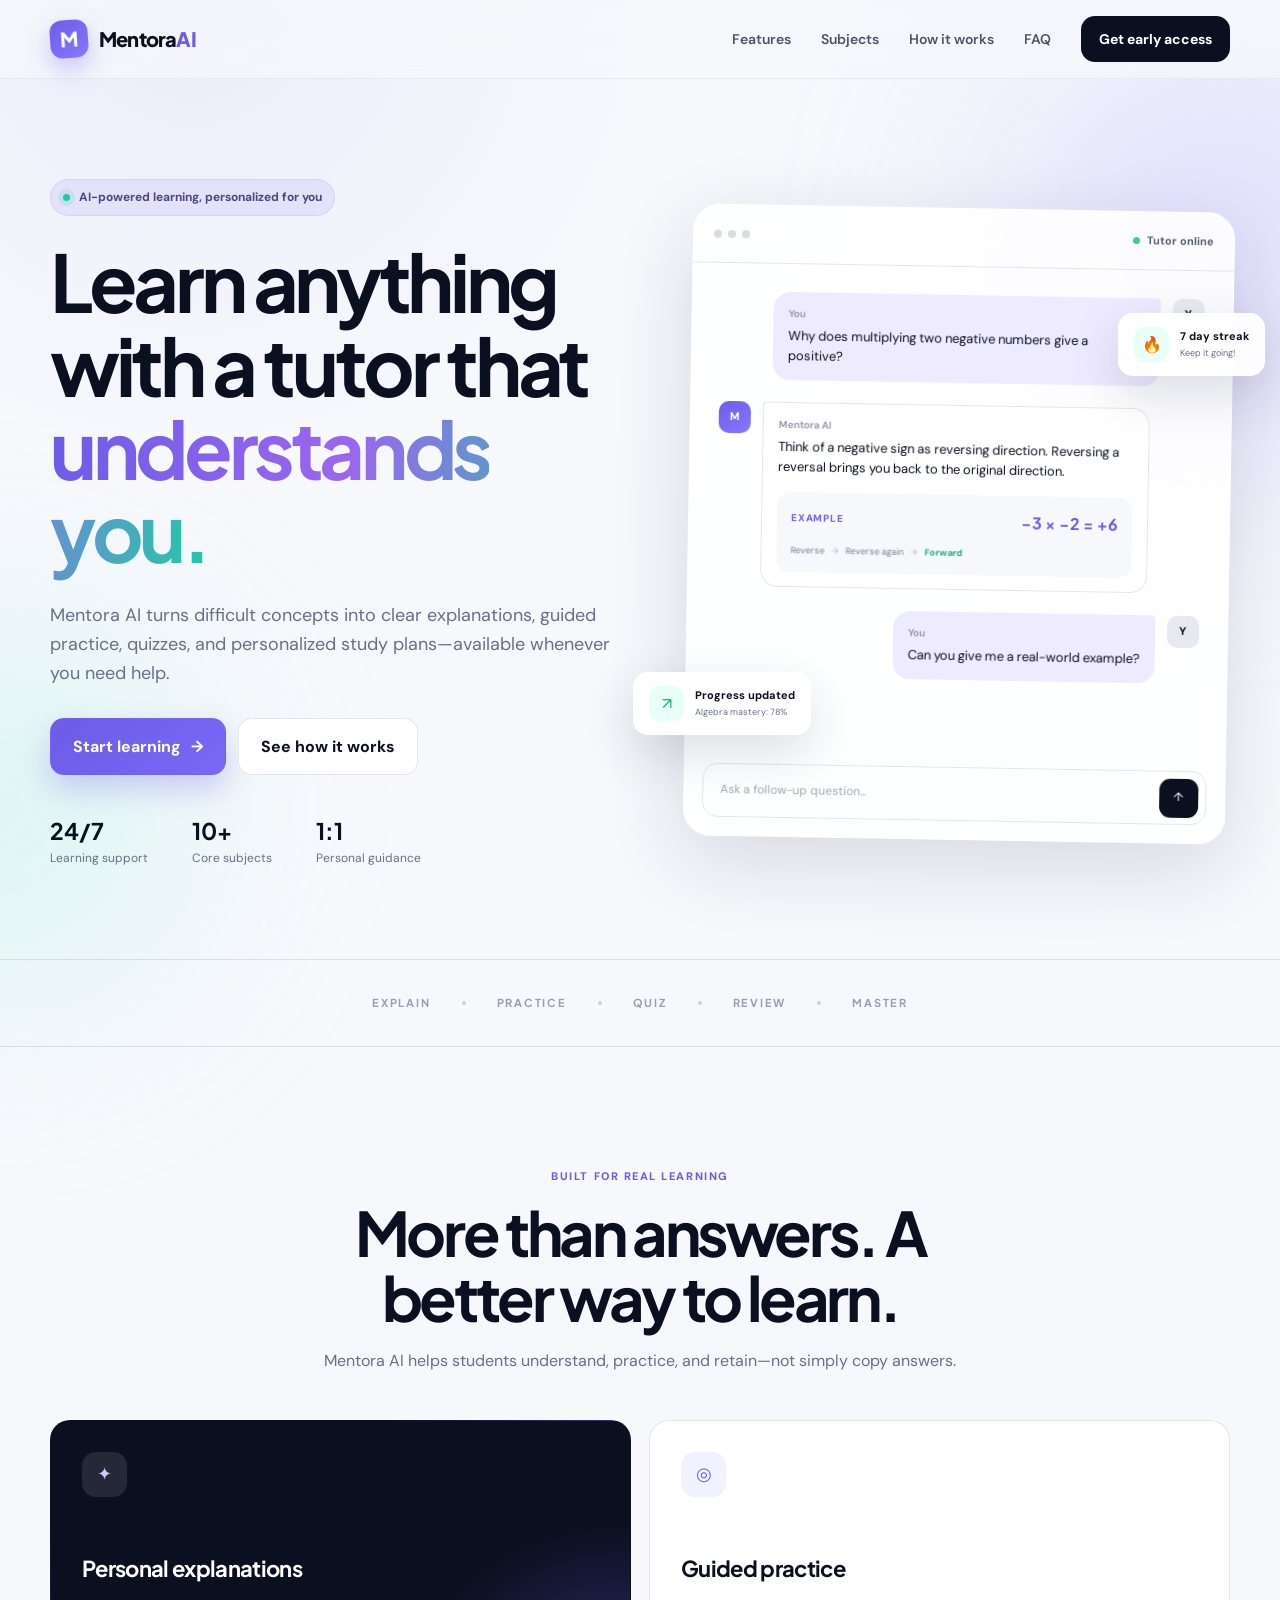
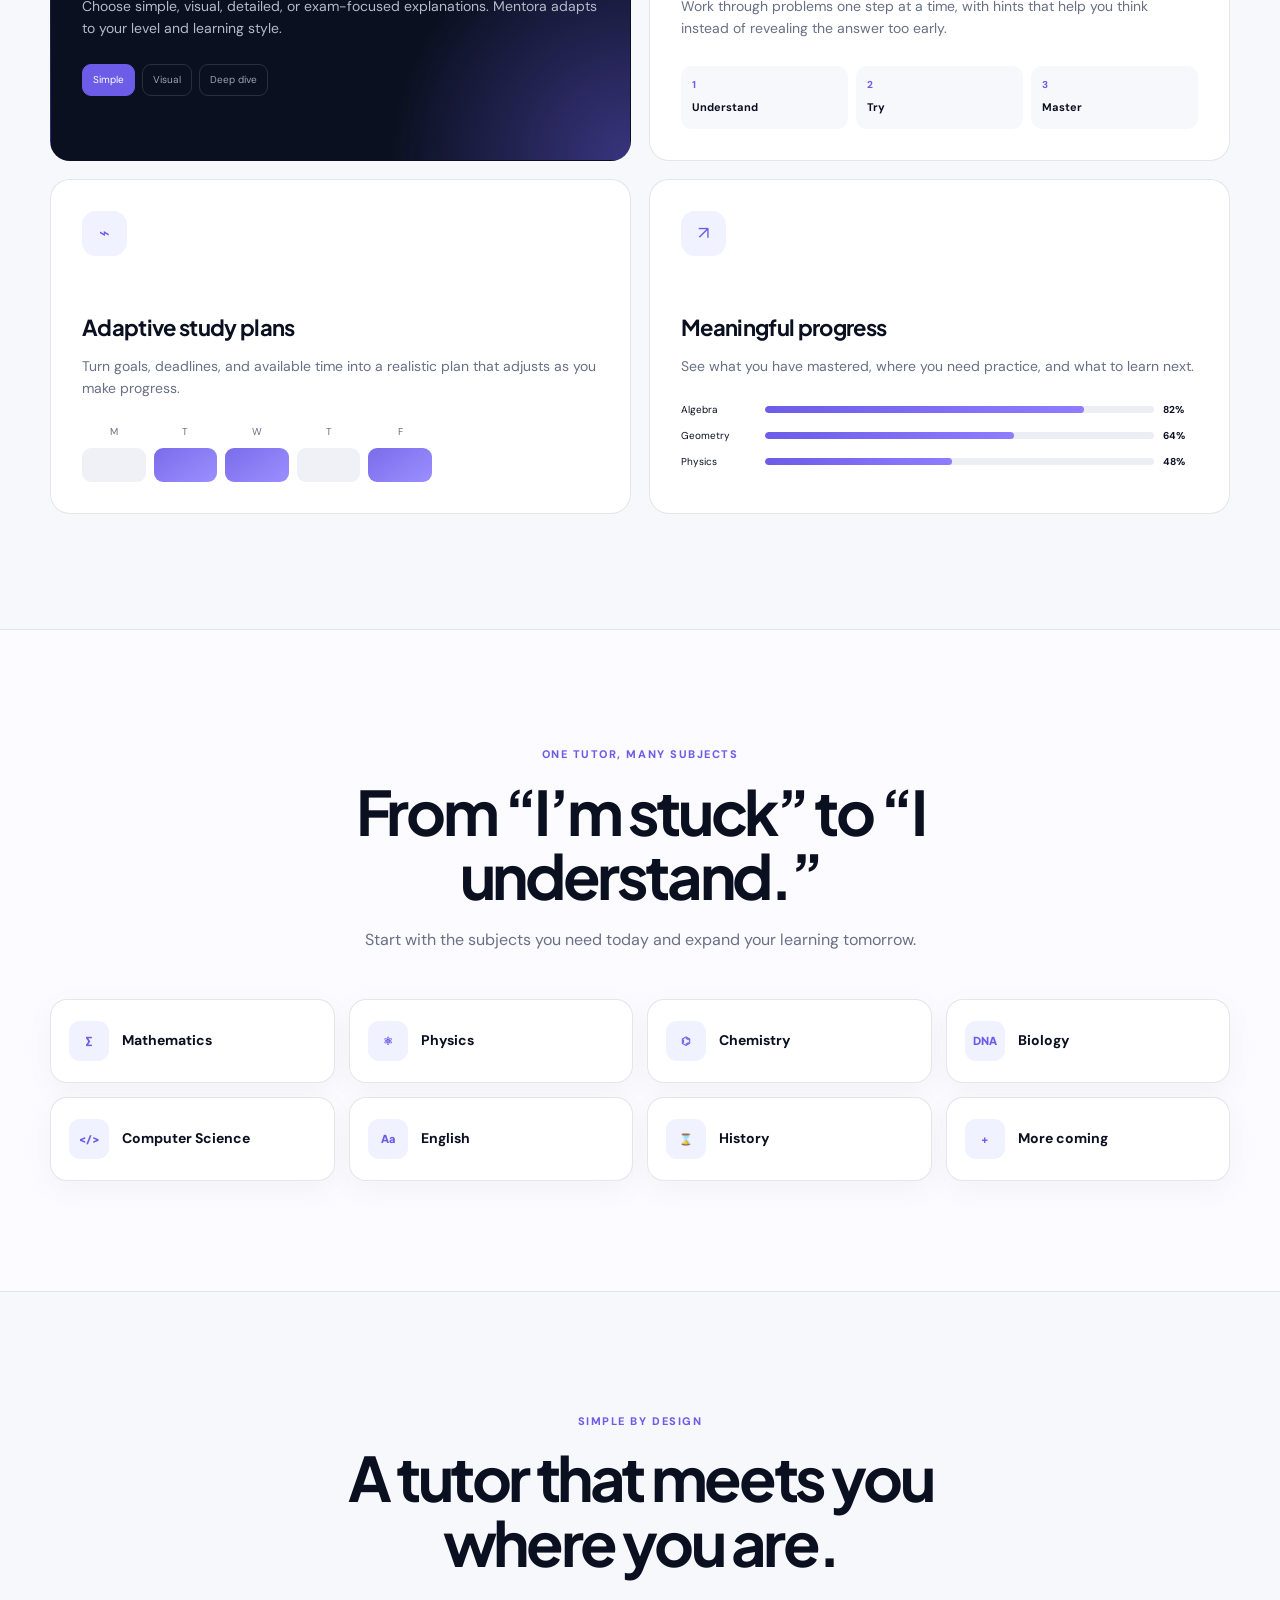
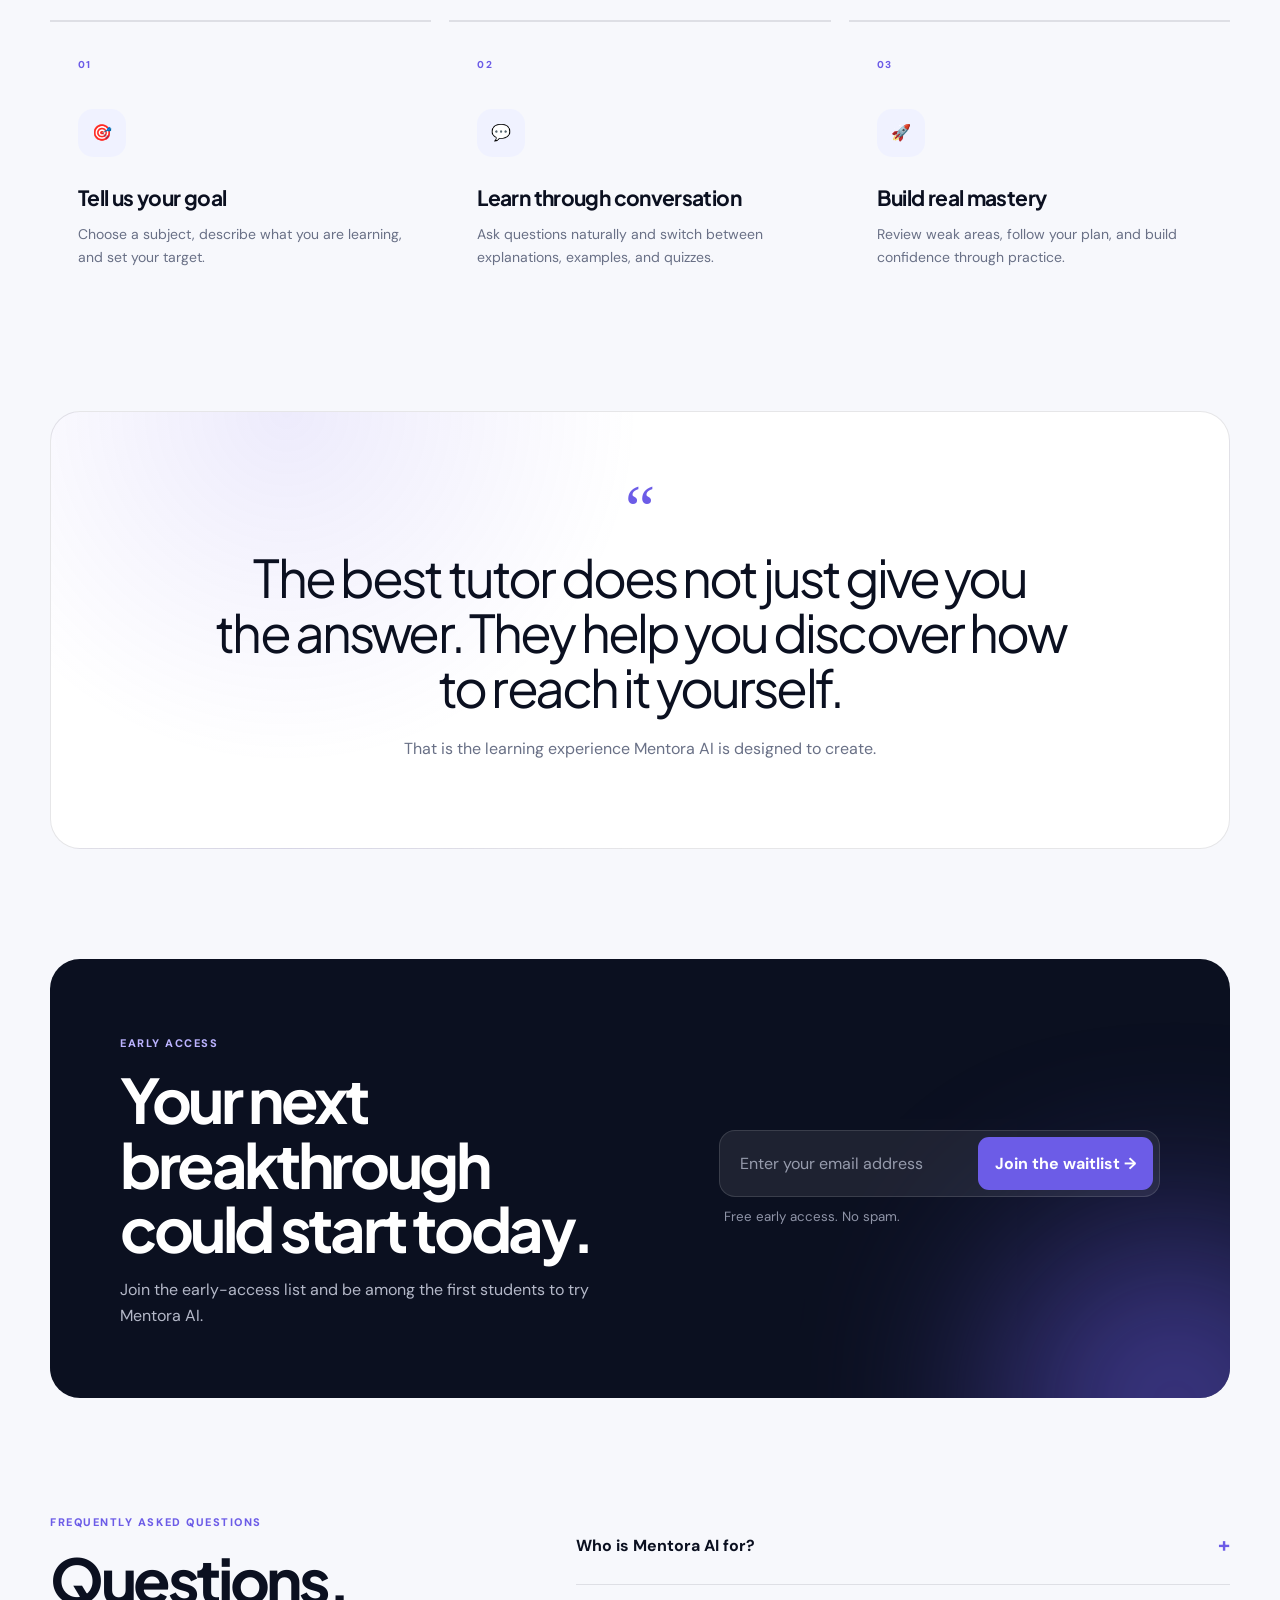
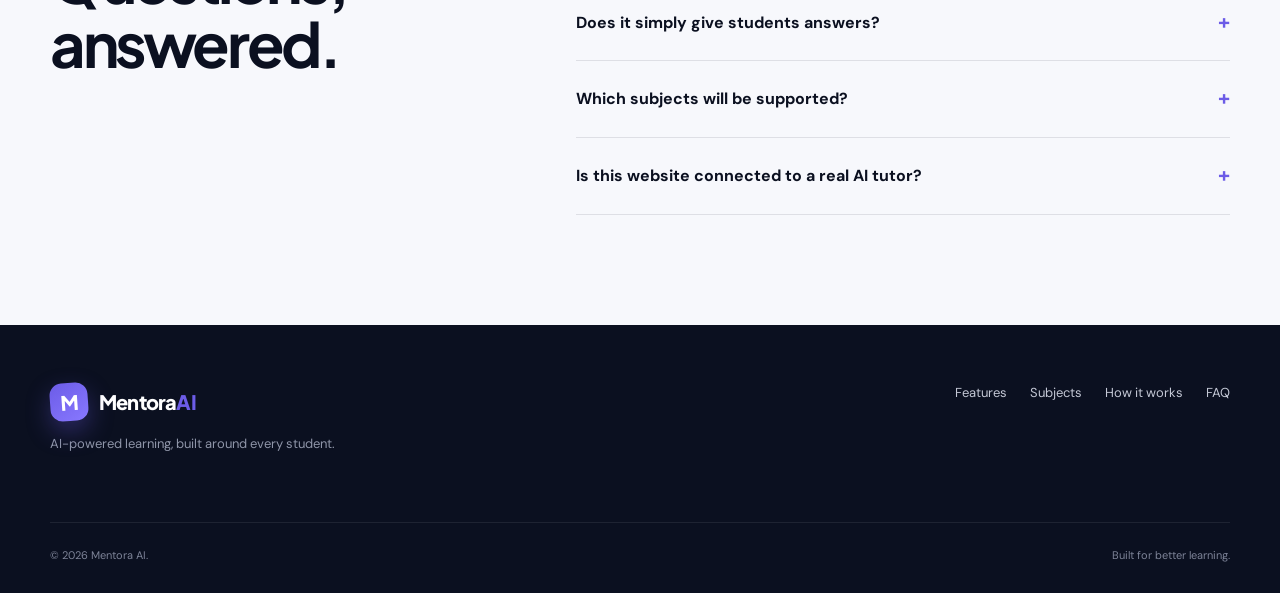
==== index.html @ 81762bef "Initial landing page assets" ====
<!doctype html>
<html lang="en">
<head>
  <meta charset="utf-8" />
  <meta name="viewport" content="width=device-width, initial-scale=1" />

  <title>Mentora AI — Your Personal AI Tutor</title>
  <meta name="description" content="Mentora AI is a personal AI tutor that explains difficult concepts, creates guided practice, and adapts to the way each student learns." />
  <meta name="theme-color" content="#0b1020" />

  <meta property="og:title" content="Mentora AI — Your Personal AI Tutor" />
  <meta property="og:description" content="Understand difficult concepts, practice smarter, and learn at your own pace with a personal AI tutor." />
  <meta property="og:type" content="website" />

  <link rel="preconnect" href="https://fonts.googleapis.com" />
  <link rel="preconnect" href="https://fonts.gstatic.com" crossorigin />
  <link href="https://fonts.googleapis.com/css2?family=DM+Sans:wght@400;500;600;700&family=Plus+Jakarta+Sans:wght@600;700;800&display=swap" rel="stylesheet" />
  <link rel="stylesheet" href="assets/styles.css" />
</head>
<body>
  <div class="page-glow glow-one"></div>
  <div class="page-glow glow-two"></div>

  <header class="header" id="top">
    <div class="nav-shell">
      <a href="#top" class="logo" aria-label="Mentora AI home">
        <span class="logo-icon">M</span>
        <span>Mentora<span class="logo-accent">AI</span></span>
      </a>

      <button class="menu-button" type="button" aria-expanded="false" aria-controls="main-nav">
        <span></span><span></span><span></span>
        <span class="sr-only">Open navigation</span>
      </button>

      <nav class="nav-links" id="main-nav">
        <a href="#features">Features</a>
        <a href="#subjects">Subjects</a>
        <a href="#how-it-works">How it works</a>
        <a href="#faq">FAQ</a>
        <a href="#early-access" class="button button-small">Get early access</a>
      </nav>
    </div>
  </header>

  <main>
    <section class="hero section-shell">
      <div class="hero-content reveal">
        <div class="pill">
          <span class="pill-dot"></span>
          AI-powered learning, personalized for you
        </div>

        <h1>
          Learn anything with a tutor that
          <span class="gradient-text">understands you.</span>
        </h1>

        <p class="hero-copy">
          Mentora AI turns difficult concepts into clear explanations, guided practice,
          quizzes, and personalized study plans—available whenever you need help.
        </p>

        <div class="hero-actions">
          <a href="#early-access" class="button button-primary">
            Start learning
            <span aria-hidden="true">→</span>
          </a>
          <a href="#demo" class="button button-secondary">
            See how it works
          </a>
        </div>

        <div class="hero-stats" aria-label="Product highlights">
          <div>
            <strong>24/7</strong>
            <span>Learning support</span>
          </div>
          <div>
            <strong>10+</strong>
            <span>Core subjects</span>
          </div>
          <div>
            <strong>1:1</strong>
            <span>Personal guidance</span>
          </div>
        </div>
      </div>

      <div class="hero-visual reveal delay-one" id="demo">
        <div class="app-window">
          <div class="window-header">
            <div class="window-controls">
              <span></span><span></span><span></span>
            </div>
            <div class="online-status">
              <span></span>
              Tutor online
            </div>
          </div>

          <div class="chat-area">
            <div class="chat-message user-message">
              <div class="avatar user-avatar">Y</div>
              <div class="message-body">
                <span>You</span>
                <p>Why does multiplying two negative numbers give a positive?</p>
              </div>
            </div>

            <div class="chat-message ai-message">
              <div class="avatar ai-avatar">M</div>
              <div class="message-body">
                <span>Mentora AI</span>
                <p>
                  Think of a negative sign as reversing direction. Reversing a reversal
                  brings you back to the original direction.
                </p>

                <div class="lesson-card">
                  <div>
                    <span class="lesson-label">Example</span>
                    <strong>−3 × −2 = +6</strong>
                  </div>
                  <div class="direction-row">
                    <span>Reverse</span>
                    <span class="direction-arrow">→</span>
                    <span>Reverse again</span>
                    <span class="direction-arrow">→</span>
                    <span class="positive">Forward</span>
                  </div>
                </div>
              </div>
            </div>

            <div class="chat-message user-message">
              <div class="avatar user-avatar">Y</div>
              <div class="message-body">
                <span>You</span>
                <p>Can you give me a real-world example?</p>
              </div>
            </div>

            <div class="typing">
              <span></span><span></span><span></span>
            </div>
          </div>

          <div class="chat-input">
            <span>Ask a follow-up question...</span>
            <button type="button" aria-label="Send message">↑</button>
          </div>
        </div>

        <div class="floating-card progress-card">
          <div class="floating-icon">↗</div>
          <div>
            <strong>Progress updated</strong>
            <span>Algebra mastery: 78%</span>
          </div>
        </div>

        <div class="floating-card streak-card">
          <div class="streak">🔥</div>
          <div>
            <strong>7 day streak</strong>
            <span>Keep it going!</span>
          </div>
        </div>
      </div>
    </section>

    <section class="brand-strip">
      <span>EXPLAIN</span>
      <i></i>
      <span>PRACTICE</span>
      <i></i>
      <span>QUIZ</span>
      <i></i>
      <span>REVIEW</span>
      <i></i>
      <span>MASTER</span>
    </section>

    <section class="section-shell content-section" id="features">
      <div class="section-heading centered reveal">
        <span class="section-kicker">Built for real learning</span>
        <h2>More than answers. A better way to learn.</h2>
        <p>
          Mentora AI helps students understand, practice, and retain—not simply copy answers.
        </p>
      </div>

      <div class="feature-grid">
        <article class="feature-card feature-card-dark reveal">
          <div class="feature-icon">✦</div>
          <h3>Personal explanations</h3>
          <p>
            Choose simple, visual, detailed, or exam-focused explanations.
            Mentora adapts to your level and learning style.
          </p>
          <div class="mode-picker">
            <button class="active" type="button">Simple</button>
            <button type="button">Visual</button>
            <button type="button">Deep dive</button>
          </div>
        </article>

        <article class="feature-card reveal delay-one">
          <div class="feature-icon">◎</div>
          <h3>Guided practice</h3>
          <p>
            Work through problems one step at a time, with hints that help you think
            instead of revealing the answer too early.
          </p>
          <div class="feature-visual practice-visual">
            <div><span>1</span><strong>Understand</strong></div>
            <div><span>2</span><strong>Try</strong></div>
            <div><span>3</span><strong>Master</strong></div>
          </div>
        </article>

        <article class="feature-card reveal">
          <div class="feature-icon">⌁</div>
          <h3>Adaptive study plans</h3>
          <p>
            Turn goals, deadlines, and available time into a realistic plan that adjusts
            as you make progress.
          </p>
          <div class="mini-calendar">
            <span>M</span><span>T</span><span>W</span><span>T</span><span>F</span>
            <i></i><i class="active"></i><i class="active"></i><i></i><i class="active"></i>
          </div>
        </article>

        <article class="feature-card reveal delay-one">
          <div class="feature-icon">↗</div>
          <h3>Meaningful progress</h3>
          <p>
            See what you have mastered, where you need practice, and what to learn next.
          </p>
          <div class="progress-bars">
            <div><span>Algebra</span><i><b style="width: 82%"></b></i><strong>82%</strong></div>
            <div><span>Geometry</span><i><b style="width: 64%"></b></i><strong>64%</strong></div>
            <div><span>Physics</span><i><b style="width: 48%"></b></i><strong>48%</strong></div>
          </div>
        </article>
      </div>
    </section>

    <section class="subjects-section" id="subjects">
      <div class="section-shell">
        <div class="section-heading centered reveal">
          <span class="section-kicker">One tutor, many subjects</span>
          <h2>From “I’m stuck” to “I understand.”</h2>
          <p>Start with the subjects you need today and expand your learning tomorrow.</p>
        </div>

        <div class="subject-grid">
          <div class="subject-card reveal"><span>∑</span><strong>Mathematics</strong></div>
          <div class="subject-card reveal"><span>⚛</span><strong>Physics</strong></div>
          <div class="subject-card reveal"><span>⌬</span><strong>Chemistry</strong></div>
          <div class="subject-card reveal"><span>DNA</span><strong>Biology</strong></div>
          <div class="subject-card reveal"><span>&lt;/&gt;</span><strong>Computer Science</strong></div>
          <div class="subject-card reveal"><span>Aa</span><strong>English</strong></div>
          <div class="subject-card reveal"><span>⌛</span><strong>History</strong></div>
          <div class="subject-card reveal"><span>+</span><strong>More coming</strong></div>
        </div>
      </div>
    </section>

    <section class="section-shell content-section" id="how-it-works">
      <div class="section-heading centered reveal">
        <span class="section-kicker">Simple by design</span>
        <h2>A tutor that meets you where you are.</h2>
      </div>

      <div class="steps-grid">
        <article class="step-card reveal">
          <span class="step-number">01</span>
          <div class="step-icon">🎯</div>
          <h3>Tell us your goal</h3>
          <p>Choose a subject, describe what you are learning, and set your target.</p>
        </article>

        <article class="step-card reveal delay-one">
          <span class="step-number">02</span>
          <div class="step-icon">💬</div>
          <h3>Learn through conversation</h3>
          <p>Ask questions naturally and switch between explanations, examples, and quizzes.</p>
        </article>

        <article class="step-card reveal delay-two">
          <span class="step-number">03</span>
          <div class="step-icon">🚀</div>
          <h3>Build real mastery</h3>
          <p>Review weak areas, follow your plan, and build confidence through practice.</p>
        </article>
      </div>
    </section>

    <section class="section-shell quote-section reveal">
      <div class="quote-mark">“</div>
      <blockquote>
        The best tutor does not just give you the answer. They help you discover
        how to reach it yourself.
      </blockquote>
      <p>That is the learning experience Mentora AI is designed to create.</p>
    </section>

    <section class="section-shell cta-section reveal" id="early-access">
      <div class="cta-glow"></div>
      <div>
        <span class="section-kicker light">Early access</span>
        <h2>Your next breakthrough could start today.</h2>
        <p>
          Join the early-access list and be among the first students to try Mentora AI.
        </p>
      </div>

      <form class="waitlist-form" id="waitlist-form">
        <label class="sr-only" for="email">Email address</label>
        <div>
          <input id="email" type="email" name="email" placeholder="Enter your email address" required />
          <button type="submit">Join the waitlist <span>→</span></button>
        </div>
        <small id="form-message">Free early access. No spam.</small>
      </form>
    </section>

    <section class="section-shell faq-section" id="faq">
      <div class="section-heading reveal">
        <span class="section-kicker">Frequently asked questions</span>
        <h2>Questions, answered.</h2>
      </div>

      <div class="faq-list reveal delay-one">
        <details>
          <summary>Who is Mentora AI for?</summary>
          <p>
            Mentora AI is designed for students who want clear explanations, guided
            practice, and a learning experience adapted to their goals.
          </p>
        </details>

        <details>
          <summary>Does it simply give students answers?</summary>
          <p>
            No. The product is designed around hints, reasoning, and step-by-step guidance
            so students remain active participants in learning.
          </p>
        </details>

        <details>
          <summary>Which subjects will be supported?</summary>
          <p>
            The initial vision includes mathematics, physics, chemistry, biology,
            computer science, English, and history, with more subjects added over time.
          </p>
        </details>

        <details>
          <summary>Is this website connected to a real AI tutor?</summary>
          <p>
            This version is a polished static landing page. It can later be connected
            to authentication, a student dashboard, an AI backend, and a database.
          </p>
        </details>
      </div>
    </section>
  </main>

  <footer class="footer">
    <div class="section-shell footer-inner">
      <div>
        <a href="#top" class="logo">
          <span class="logo-icon">M</span>
          <span>Mentora<span class="logo-accent">AI</span></span>
        </a>
        <p>AI-powered learning, built around every student.</p>
      </div>

      <div class="footer-links">
        <a href="#features">Features</a>
        <a href="#subjects">Subjects</a>
        <a href="#how-it-works">How it works</a>
        <a href="#faq">FAQ</a>
      </div>

      <div class="footer-bottom">
        <span>© <span id="year"></span> Mentora AI.</span>
        <span>Built for better learning.</span>
      </div>
    </div>
  </footer>

  <script src="assets/script.js"></script>
</body>
</html>
---- assets/styles.css ----
:root {
  --bg: #f7f8fc;
  --surface: #ffffff;
  --surface-soft: #f0f2ff;
  --ink: #0b1020;
  --muted: #697086;
  --line: rgba(11, 16, 32, 0.1);
  --primary: #6c5ce7;
  --primary-dark: #5545d5;
  --secondary: #22c8a8;
  --dark: #0b1020;
  --dark-soft: #151b31;
  --white: #ffffff;
  --shadow: 0 24px 80px rgba(25, 31, 68, 0.14);
  --radius-lg: 30px;
  --radius-md: 20px;
  --radius-sm: 14px;
}

* {
  box-sizing: border-box;
}

html {
  scroll-behavior: smooth;
}

body {
  margin: 0;
  min-width: 320px;
  color: var(--ink);
  background:
    radial-gradient(circle at 15% 0%, rgba(108, 92, 231, 0.08), transparent 28rem),
    var(--bg);
  font-family: "DM Sans", sans-serif;
  line-height: 1.6;
  overflow-x: hidden;
}

a {
  color: inherit;
  text-decoration: none;
}

button,
input {
  font: inherit;
}

button {
  cursor: pointer;
}

.sr-only {
  position: absolute;
  width: 1px;
  height: 1px;
  padding: 0;
  margin: -1px;
  overflow: hidden;
  clip: rect(0, 0, 0, 0);
  white-space: nowrap;
  border: 0;
}

.page-glow {
  position: fixed;
  z-index: -1;
  border-radius: 50%;
  filter: blur(120px);
  opacity: 0.35;
  pointer-events: none;
}

.glow-one {
  width: 420px;
  height: 420px;
  top: 40px;
  right: -150px;
  background: #b7adff;
}

.glow-two {
  width: 320px;
  height: 320px;
  top: 650px;
  left: -160px;
  background: #8ff1da;
}

.section-shell {
  width: min(1180px, calc(100% - 40px));
  margin: 0 auto;
}

.header {
  position: sticky;
  top: 0;
  z-index: 50;
  background: rgba(247, 248, 252, 0.78);
  backdrop-filter: blur(18px);
  border-bottom: 1px solid rgba(11, 16, 32, 0.06);
}

.nav-shell {
  width: min(1180px, calc(100% - 40px));
  min-height: 78px;
  margin: 0 auto;
  display: flex;
  align-items: center;
  justify-content: space-between;
}

.logo {
  display: inline-flex;
  align-items: center;
  gap: 11px;
  font-family: "Plus Jakarta Sans", sans-serif;
  font-weight: 800;
  font-size: 20px;
  letter-spacing: -0.04em;
}

.logo-icon {
  width: 38px;
  height: 38px;
  display: grid;
  place-items: center;
  border-radius: 12px;
  color: white;
  background: linear-gradient(145deg, var(--primary), #8878ff);
  box-shadow: 0 10px 24px rgba(108, 92, 231, 0.34);
  transform: rotate(-4deg);
}

.logo-accent {
  color: var(--primary);
}

.nav-links {
  display: flex;
  align-items: center;
  gap: 30px;
  color: #4d5367;
  font-size: 14px;
  font-weight: 600;
}

.nav-links > a:not(.button):hover {
  color: var(--primary);
}

.menu-button {
  display: none;
  width: 44px;
  height: 44px;
  padding: 10px;
  border: 0;
  border-radius: 12px;
  background: white;
}

.menu-button span:not(.sr-only) {
  display: block;
  width: 100%;
  height: 2px;
  margin: 4px 0;
  border-radius: 10px;
  background: var(--ink);
}

.button {
  display: inline-flex;
  align-items: center;
  justify-content: center;
  gap: 10px;
  border: 1px solid transparent;
  border-radius: 14px;
  font-weight: 700;
  transition: 0.2s ease;
}

.button-small {
  padding: 11px 17px;
  color: white;
  background: var(--dark);
}

.button-primary {
  padding: 15px 22px;
  color: white;
  background: linear-gradient(135deg, var(--primary), #7968f4);
  box-shadow: 0 14px 30px rgba(108, 92, 231, 0.28);
}

.button-primary:hover {
  transform: translateY(-2px);
  box-shadow: 0 18px 38px rgba(108, 92, 231, 0.35);
}

.button-secondary {
  padding: 15px 22px;
  background: white;
  border-color: var(--line);
}

.button-secondary:hover {
  border-color: rgba(108, 92, 231, 0.45);
  color: var(--primary);
}

.hero {
  min-height: 760px;
  padding: 100px 0 90px;
  display: grid;
  grid-template-columns: 1.02fr 0.98fr;
  gap: 74px;
  align-items: center;
}

.pill {
  width: fit-content;
  display: inline-flex;
  align-items: center;
  gap: 9px;
  padding: 8px 12px;
  color: #4e477d;
  background: rgba(108, 92, 231, 0.1);
  border: 1px solid rgba(108, 92, 231, 0.13);
  border-radius: 999px;
  font-size: 12px;
  font-weight: 700;
}

.pill-dot {
  width: 7px;
  height: 7px;
  border-radius: 50%;
  background: var(--secondary);
  box-shadow: 0 0 0 5px rgba(34, 200, 168, 0.14);
}

.hero h1,
.section-heading h2,
.cta-section h2,
.quote-section blockquote {
  margin: 0;
  font-family: "Plus Jakarta Sans", sans-serif;
  letter-spacing: -0.055em;
  line-height: 1.05;
}

.hero h1 {
  max-width: 720px;
  margin-top: 24px;
  font-size: clamp(54px, 6.2vw, 84px);
}

.gradient-text {
  color: transparent;
  background: linear-gradient(95deg, var(--primary), #9b66ef, var(--secondary));
  background-clip: text;
  -webkit-background-clip: text;
}

.hero-copy {
  max-width: 650px;
  margin: 28px 0 30px;
  color: var(--muted);
  font-size: 18px;
}

.hero-actions {
  display: flex;
  gap: 12px;
  flex-wrap: wrap;
}

.hero-stats {
  display: flex;
  gap: 44px;
  margin-top: 44px;
}

.hero-stats div {
  display: flex;
  flex-direction: column;
}

.hero-stats strong {
  font-family: "Plus Jakarta Sans", sans-serif;
  font-size: 23px;
  line-height: 1;
}

.hero-stats span {
  margin-top: 7px;
  color: var(--muted);
  font-size: 12px;
}

.hero-visual {
  position: relative;
}

.app-window {
  overflow: hidden;
  border: 1px solid rgba(255, 255, 255, 0.85);
  border-radius: 27px;
  background: rgba(255, 255, 255, 0.88);
  backdrop-filter: blur(22px);
  box-shadow: var(--shadow);
  transform: rotate(1deg);
}

.window-header {
  min-height: 58px;
  padding: 0 20px;
  display: flex;
  align-items: center;
  justify-content: space-between;
  border-bottom: 1px solid var(--line);
}

.window-controls {
  display: flex;
  gap: 6px;
}

.window-controls span {
  width: 8px;
  height: 8px;
  border-radius: 50%;
  background: #d8daE4;
}

.online-status {
  display: flex;
  align-items: center;
  gap: 7px;
  color: #565c70;
  font-size: 11px;
  font-weight: 700;
}

.online-status span {
  width: 7px;
  height: 7px;
  border-radius: 50%;
  background: #3bd18c;
}

.chat-area {
  min-height: 500px;
  padding: 28px;
  display: flex;
  flex-direction: column;
  gap: 22px;
}

.chat-message {
  display: flex;
  gap: 12px;
  max-width: 89%;
}

.user-message {
  margin-left: auto;
  flex-direction: row-reverse;
}

.avatar {
  flex: 0 0 auto;
  width: 32px;
  height: 32px;
  display: grid;
  place-items: center;
  border-radius: 10px;
  font-size: 11px;
  font-weight: 800;
}

.user-avatar {
  background: #e8e9f0;
}

.ai-avatar {
  color: white;
  background: linear-gradient(145deg, var(--primary), #8878ff);
}

.message-body {
  padding: 14px 15px;
  border: 1px solid var(--line);
  border-radius: 4px 17px 17px;
  background: white;
}

.user-message .message-body {
  border: 0;
  border-radius: 17px 4px 17px 17px;
  background: #eeeaff;
}

.message-body > span {
  display: block;
  color: #969bad;
  font-size: 10px;
  font-weight: 700;
}

.message-body p {
  margin: 4px 0 0;
  font-size: 13px;
  line-height: 1.55;
}

.lesson-card {
  margin-top: 14px;
  padding: 14px;
  border-radius: 13px;
  background: #f7f8fc;
}

.lesson-card > div:first-child {
  display: flex;
  align-items: center;
  justify-content: space-between;
}

.lesson-label {
  color: var(--primary);
  font-size: 10px;
  font-weight: 700;
  text-transform: uppercase;
  letter-spacing: 0.08em;
}

.lesson-card strong {
  font-family: "Plus Jakarta Sans", sans-serif;
  color: var(--primary);
}

.direction-row {
  margin-top: 12px;
  display: flex;
  align-items: center;
  gap: 7px;
  color: #767c8f;
  font-size: 9px;
}

.direction-arrow {
  color: #b2b5c1;
}

.positive {
  color: #0caf78;
  font-weight: 700;
}

.typing {
  margin-left: 45px;
  display: flex;
  gap: 5px;
}

.typing span {
  width: 6px;
  height: 6px;
  border-radius: 50%;
  background: #b4b8c7;
  animation: typing 1.35s infinite;
}

.typing span:nth-child(2) {
  animation-delay: 0.2s;
}

.typing span:nth-child(3) {
  animation-delay: 0.4s;
}

@keyframes typing {
  0%, 60%, 100% { opacity: 0.35; transform: translateY(0); }
  30% { opacity: 1; transform: translateY(-4px); }
}

.chat-input {
  height: 54px;
  margin: 0 18px 18px;
  padding: 0 7px 0 17px;
  display: flex;
  align-items: center;
  justify-content: space-between;
  color: #a3a6b4;
  border: 1px solid var(--line);
  border-radius: 15px;
  font-size: 12px;
}

.chat-input button {
  width: 39px;
  height: 39px;
  color: white;
  border: 0;
  border-radius: 11px;
  background: var(--dark);
}

.floating-card {
  position: absolute;
  display: flex;
  align-items: center;
  gap: 11px;
  padding: 13px 15px;
  border: 1px solid rgba(255, 255, 255, 0.9);
  border-radius: 15px;
  background: rgba(255, 255, 255, 0.92);
  box-shadow: 0 18px 50px rgba(25, 31, 68, 0.15);
  backdrop-filter: blur(16px);
}

.floating-card div:last-child {
  display: flex;
  flex-direction: column;
}

.floating-card strong {
  font-size: 11px;
}

.floating-card span {
  color: var(--muted);
  font-size: 9px;
}

.progress-card {
  left: -55px;
  bottom: 105px;
}

.streak-card {
  right: -35px;
  top: 105px;
}

.floating-icon,
.streak {
  width: 35px;
  height: 35px;
  display: grid;
  place-items: center;
  border-radius: 10px;
  background: #e8fff7;
  color: #0caf78;
}

.brand-strip {
  min-height: 88px;
  padding: 0 20px;
  display: flex;
  align-items: center;
  justify-content: center;
  gap: 31px;
  color: #9a9eae;
  border-top: 1px solid var(--line);
  border-bottom: 1px solid var(--line);
  font-family: "Plus Jakarta Sans", sans-serif;
  font-size: 11px;
  font-weight: 700;
  letter-spacing: 0.16em;
}

.brand-strip i {
  width: 4px;
  height: 4px;
  border-radius: 50%;
  background: #ced0da;
}

.content-section {
  padding: 115px 0;
}

.section-heading {
  max-width: 650px;
  margin-bottom: 46px;
}

.section-heading.centered {
  margin-right: auto;
  margin-left: auto;
  text-align: center;
}

.section-kicker {
  display: inline-block;
  margin-bottom: 15px;
  color: var(--primary);
  font-size: 11px;
  font-weight: 800;
  letter-spacing: 0.14em;
  text-transform: uppercase;
}

.section-kicker.light {
  color: #bcb3ff;
}

.section-heading h2,
.cta-section h2 {
  font-size: clamp(40px, 4.8vw, 64px);
}

.section-heading p {
  margin: 19px auto 0;
  color: var(--muted);
  font-size: 16px;
}

.feature-grid {
  display: grid;
  grid-template-columns: repeat(2, 1fr);
  gap: 18px;
}

.feature-card {
  min-height: 315px;
  padding: 31px;
  overflow: hidden;
  position: relative;
  border: 1px solid var(--line);
  border-radius: var(--radius-md);
  background: var(--surface);
}

.feature-card-dark {
  color: white;
  border-color: transparent;
  background:
    radial-gradient(circle at 100% 100%, rgba(108, 92, 231, 0.48), transparent 15rem),
    var(--dark);
}

.feature-icon {
  width: 45px;
  height: 45px;
  display: grid;
  place-items: center;
  margin-bottom: 54px;
  border-radius: 14px;
  color: var(--primary);
  background: var(--surface-soft);
  font-size: 18px;
}

.feature-card-dark .feature-icon {
  color: #cfc7ff;
  background: rgba(255, 255, 255, 0.1);
}

.feature-card h3 {
  margin: 0 0 9px;
  font-family: "Plus Jakarta Sans", sans-serif;
  font-size: 22px;
  letter-spacing: -0.03em;
}

.feature-card p {
  max-width: 520px;
  margin: 0;
  color: var(--muted);
  font-size: 14px;
}

.feature-card-dark p {
  color: #b5b9c9;
}

.mode-picker {
  position: relative;
  z-index: 2;
  margin-top: 24px;
  display: flex;
  gap: 7px;
}

.mode-picker button {
  padding: 7px 10px;
  color: #9da1b3;
  border: 1px solid rgba(255, 255, 255, 0.13);
  border-radius: 9px;
  background: transparent;
  font-size: 10px;
}

.mode-picker button.active {
  color: white;
  border-color: var(--primary);
  background: var(--primary);
}

.feature-visual {
  margin-top: 26px;
}

.practice-visual {
  display: grid;
  grid-template-columns: repeat(3, 1fr);
  gap: 8px;
}

.practice-visual div {
  padding: 11px;
  border-radius: 11px;
  background: #f7f8fc;
}

.practice-visual span {
  display: block;
  color: var(--primary);
  font-size: 10px;
  font-weight: 800;
}

.practice-visual strong {
  font-size: 11px;
}

.mini-calendar {
  width: min(350px, 100%);
  margin-top: 25px;
  display: grid;
  grid-template-columns: repeat(5, 1fr);
  gap: 8px;
  text-align: center;
}

.mini-calendar span {
  color: var(--muted);
  font-size: 10px;
}

.mini-calendar i {
  height: 34px;
  border-radius: 9px;
  background: #f0f1f6;
}

.mini-calendar i.active {
  background:
    linear-gradient(145deg, rgba(108, 92, 231, 0.9), rgba(134, 118, 255, 0.82));
}

.progress-bars {
  margin-top: 25px;
  display: grid;
  gap: 10px;
}

.progress-bars div {
  display: grid;
  grid-template-columns: 75px 1fr 35px;
  gap: 9px;
  align-items: center;
  font-size: 10px;
}

.progress-bars i {
  height: 7px;
  overflow: hidden;
  border-radius: 999px;
  background: #eceef4;
}

.progress-bars b {
  display: block;
  height: 100%;
  border-radius: inherit;
  background: linear-gradient(90deg, var(--primary), #8f7cff);
}

.subjects-section {
  padding: 110px 0;
  background:
    linear-gradient(rgba(108, 92, 231, 0.025), rgba(108, 92, 231, 0.025)),
    white;
  border-top: 1px solid var(--line);
  border-bottom: 1px solid var(--line);
}

.subject-grid {
  display: grid;
  grid-template-columns: repeat(4, 1fr);
  gap: 14px;
}

.subject-card {
  min-height: 84px;
  padding: 18px;
  display: flex;
  align-items: center;
  gap: 13px;
  border: 1px solid var(--line);
  border-radius: 17px;
  background: white;
  box-shadow: 0 8px 30px rgba(25, 31, 68, 0.04);
  transition: 0.2s ease;
}

.subject-card:hover {
  transform: translateY(-3px);
  border-color: rgba(108, 92, 231, 0.28);
}

.subject-card span {
  flex: 0 0 auto;
  width: 40px;
  height: 40px;
  display: grid;
  place-items: center;
  color: var(--primary);
  border-radius: 11px;
  background: var(--surface-soft);
  font-family: "Plus Jakarta Sans", sans-serif;
  font-size: 11px;
  font-weight: 800;
}

.subject-card strong {
  font-size: 14px;
}

.steps-grid {
  display: grid;
  grid-template-columns: repeat(3, 1fr);
  gap: 18px;
}

.step-card {
  padding: 28px;
  border-top: 2px solid var(--line);
}

.step-number {
  color: var(--primary);
  font-size: 10px;
  font-weight: 800;
  letter-spacing: 0.12em;
}

.step-icon {
  width: 48px;
  height: 48px;
  margin: 33px 0 24px;
  display: grid;
  place-items: center;
  border-radius: 15px;
  background: var(--surface-soft);
}

.step-card h3 {
  margin: 0 0 9px;
  font-family: "Plus Jakarta Sans", sans-serif;
  font-size: 21px;
  letter-spacing: -0.03em;
}

.step-card p {
  margin: 0;
  color: var(--muted);
  font-size: 14px;
}

.quote-section {
  margin-bottom: 110px;
  padding: 70px;
  text-align: center;
  border-radius: var(--radius-lg);
  background:
    radial-gradient(circle at 20% 0%, rgba(108, 92, 231, 0.12), transparent 22rem),
    white;
  border: 1px solid var(--line);
}

.quote-mark {
  color: var(--primary);
  font-family: Georgia, serif;
  font-size: 68px;
  line-height: 0.8;
}

.quote-section blockquote {
  max-width: 850px;
  margin: 14px auto 22px;
  font-size: clamp(31px, 4.2vw, 52px);
}

.quote-section p {
  color: var(--muted);
}

.cta-section {
  position: relative;
  overflow: hidden;
  margin-bottom: 110px;
  padding: 70px;
  display: grid;
  grid-template-columns: 1fr 0.85fr;
  gap: 80px;
  align-items: center;
  color: white;
  border-radius: var(--radius-lg);
  background: var(--dark);
}

.cta-glow {
  position: absolute;
  width: 350px;
  height: 350px;
  right: -120px;
  bottom: -180px;
  border-radius: 50%;
  background: var(--primary);
  filter: blur(100px);
  opacity: 0.55;
}

.cta-section > *:not(.cta-glow) {
  position: relative;
  z-index: 1;
}

.cta-section p {
  max-width: 600px;
  margin-bottom: 0;
  color: #b4b8c8;
}

.waitlist-form > div {
  padding: 6px;
  display: flex;
  border: 1px solid rgba(255, 255, 255, 0.13);
  border-radius: 16px;
  background: rgba(255, 255, 255, 0.08);
}

.waitlist-form input {
  min-width: 0;
  flex: 1;
  padding: 0 14px;
  color: white;
  border: 0;
  outline: 0;
  background: transparent;
}

.waitlist-form input::placeholder {
  color: #969bac;
}

.waitlist-form button {
  padding: 14px 17px;
  white-space: nowrap;
  color: white;
  border: 0;
  border-radius: 11px;
  background: var(--primary);
  font-weight: 700;
}

.waitlist-form small {
  display: block;
  margin: 9px 5px 0;
  color: #8f94a7;
}

.faq-section {
  padding-bottom: 110px;
  display: grid;
  grid-template-columns: 0.8fr 1.2fr;
  gap: 90px;
}

.faq-list details {
  padding: 21px 0;
  border-bottom: 1px solid var(--line);
}

.faq-list summary {
  cursor: pointer;
  list-style: none;
  display: flex;
  align-items: center;
  justify-content: space-between;
  font-weight: 700;
}

.faq-list summary::-webkit-details-marker {
  display: none;
}

.faq-list summary::after {
  content: "+";
  color: var(--primary);
  font-size: 21px;
}

.faq-list details[open] summary::after {
  content: "−";
}

.faq-list p {
  max-width: 660px;
  margin-bottom: 0;
  color: var(--muted);
  font-size: 14px;
}

.footer {
  color: #c4c8d5;
  background: var(--dark);
}

.footer-inner {
  padding: 58px 0 28px;
  display: grid;
  grid-template-columns: 1fr auto;
  gap: 55px;
}

.footer .logo {
  color: white;
}

.footer p {
  color: #8f95a8;
  font-size: 13px;
}

.footer-links {
  display: flex;
  gap: 23px;
  align-items: flex-start;
  font-size: 13px;
}

.footer-links a:hover {
  color: white;
}

.footer-bottom {
  grid-column: 1 / -1;
  padding-top: 24px;
  display: flex;
  justify-content: space-between;
  border-top: 1px solid rgba(255, 255, 255, 0.08);
  color: #7d8397;
  font-size: 11px;
}

.reveal {
  opacity: 0;
  transform: translateY(18px);
  transition: opacity 0.7s ease, transform 0.7s ease;
}

.reveal.visible {
  opacity: 1;
  transform: translateY(0);
}

.delay-one {
  transition-delay: 0.1s;
}

.delay-two {
  transition-delay: 0.2s;
}

@media (max-width: 980px) {
  .menu-button {
    display: block;
  }

  .nav-links {
    display: none;
    position: absolute;
    top: 69px;
    left: 20px;
    right: 20px;
    padding: 20px;
    flex-direction: column;
    align-items: stretch;
    gap: 16px;
    border: 1px solid var(--line);
    border-radius: 18px;
    background: white;
    box-shadow: var(--shadow);
  }

  .nav-links.open {
    display: flex;
  }

  .hero {
    min-height: auto;
    padding-top: 75px;
    grid-template-columns: 1fr;
  }

  .hero-content {
    max-width: 760px;
  }

  .hero-visual {
    width: min(650px, 100%);
    margin: 0 auto;
  }

  .feature-grid,
  .cta-section,
  .faq-section {
    grid-template-columns: 1fr;
  }

  .subject-grid {
    grid-template-columns: repeat(2, 1fr);
  }

  .cta-section,
  .faq-section {
    gap: 35px;
  }
}

@media (max-width: 680px) {
  .section-shell,
  .nav-shell {
    width: min(100% - 28px, 1180px);
  }

  .hero {
    padding: 60px 0 70px;
    gap: 52px;
  }

  .hero h1 {
    font-size: 49px;
  }

  .hero-copy {
    font-size: 16px;
  }

  .hero-actions {
    display: grid;
  }

  .hero-stats {
    justify-content: space-between;
    gap: 15px;
  }

  .chat-area {
    min-height: 470px;
    padding: 18px;
  }

  .floating-card {
    display: none;
  }

  .brand-strip {
    gap: 11px;
    font-size: 7px;
    overflow: hidden;
  }

  .feature-grid,
  .subject-grid,
  .steps-grid {
    grid-template-columns: 1fr;
  }

  .content-section,
  .subjects-section {
    padding: 82px 0;
  }

  .feature-card {
    min-height: 285px;
  }

  .quote-section {
    margin-bottom: 82px;
    padding: 45px 22px;
  }

  .cta-section {
    margin-bottom: 82px;
    padding: 42px 22px;
  }

  .waitlist-form > div {
    padding: 0;
    flex-direction: column;
    gap: 8px;
    border: 0;
    background: transparent;
  }

  .waitlist-form input {
    min-height: 52px;
    padding: 0 14px;
    border: 1px solid rgba(255, 255, 255, 0.13);
    border-radius: 11px;
    background: rgba(255, 255, 255, 0.08);
  }

  .footer-inner {
    grid-template-columns: 1fr;
  }

  .footer-links {
    flex-wrap: wrap;
  }

  .footer-bottom {
    flex-direction: column;
    gap: 6px;
  }
}
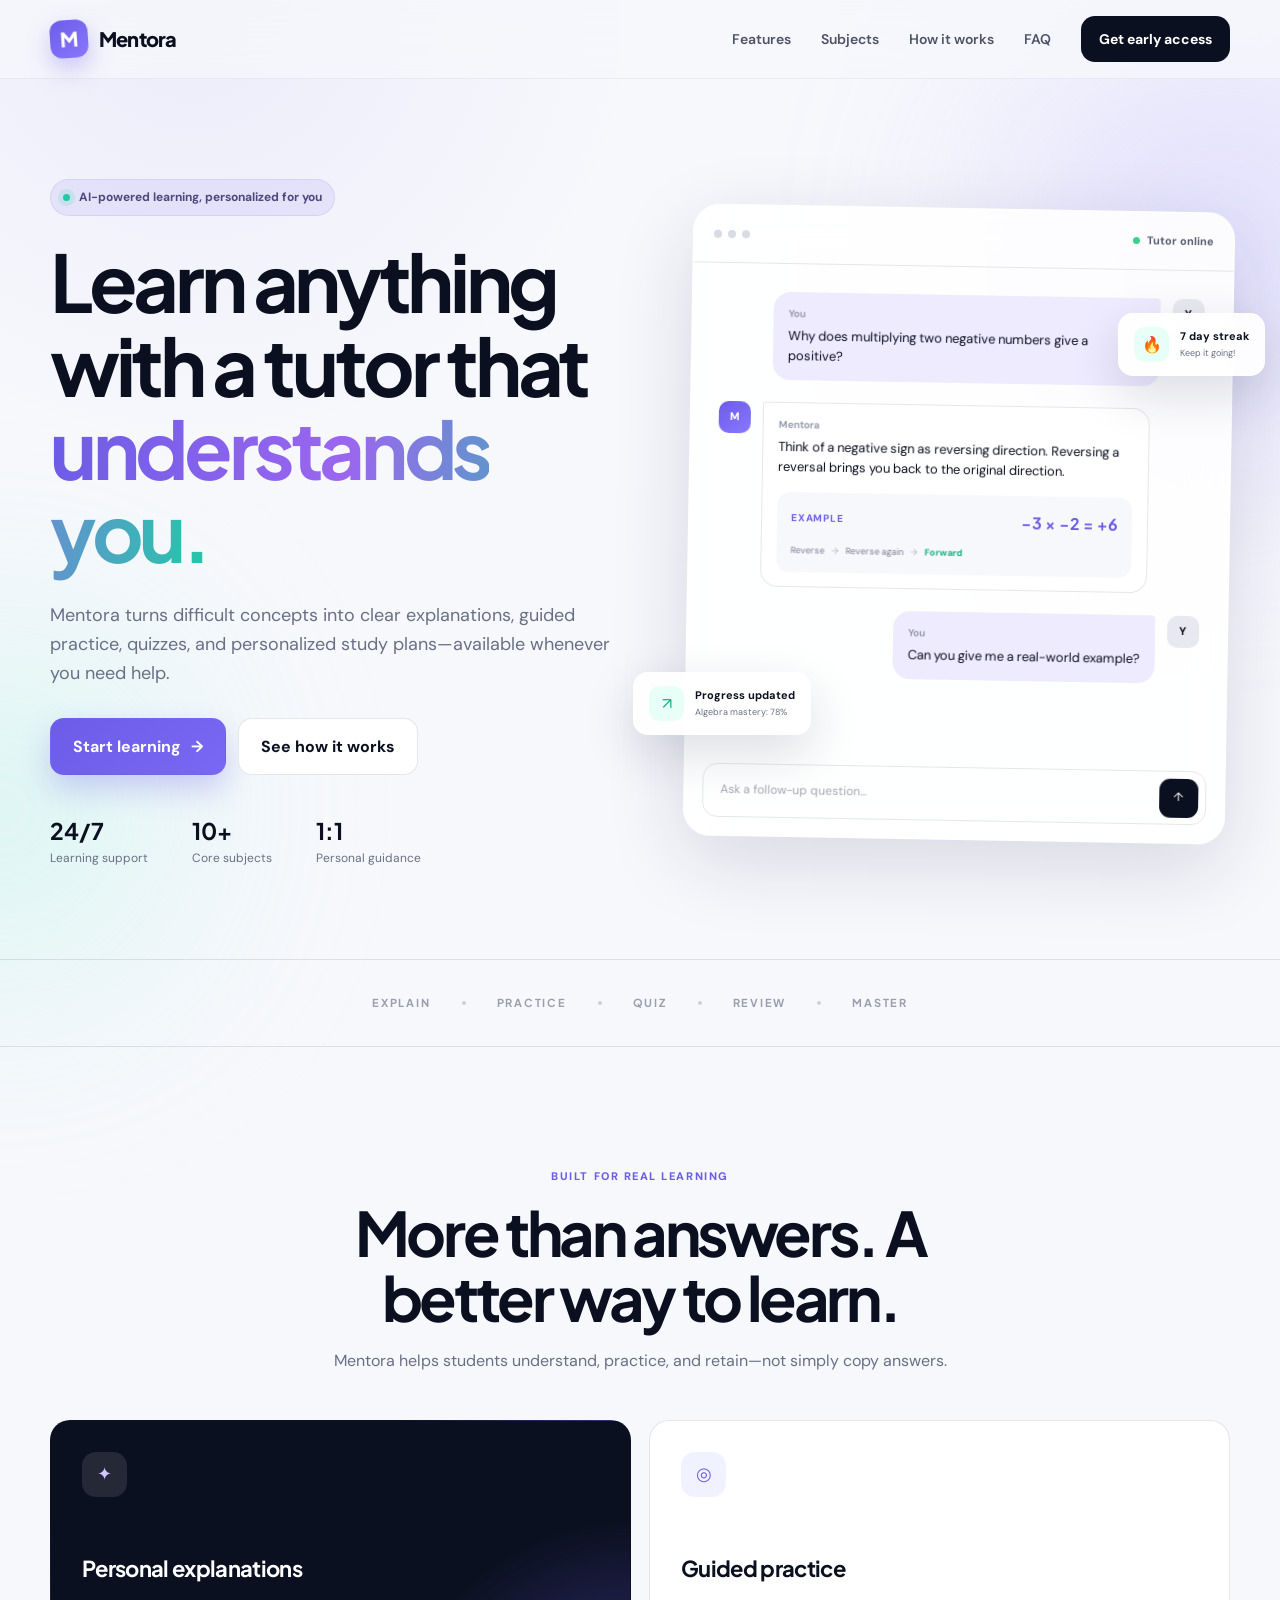
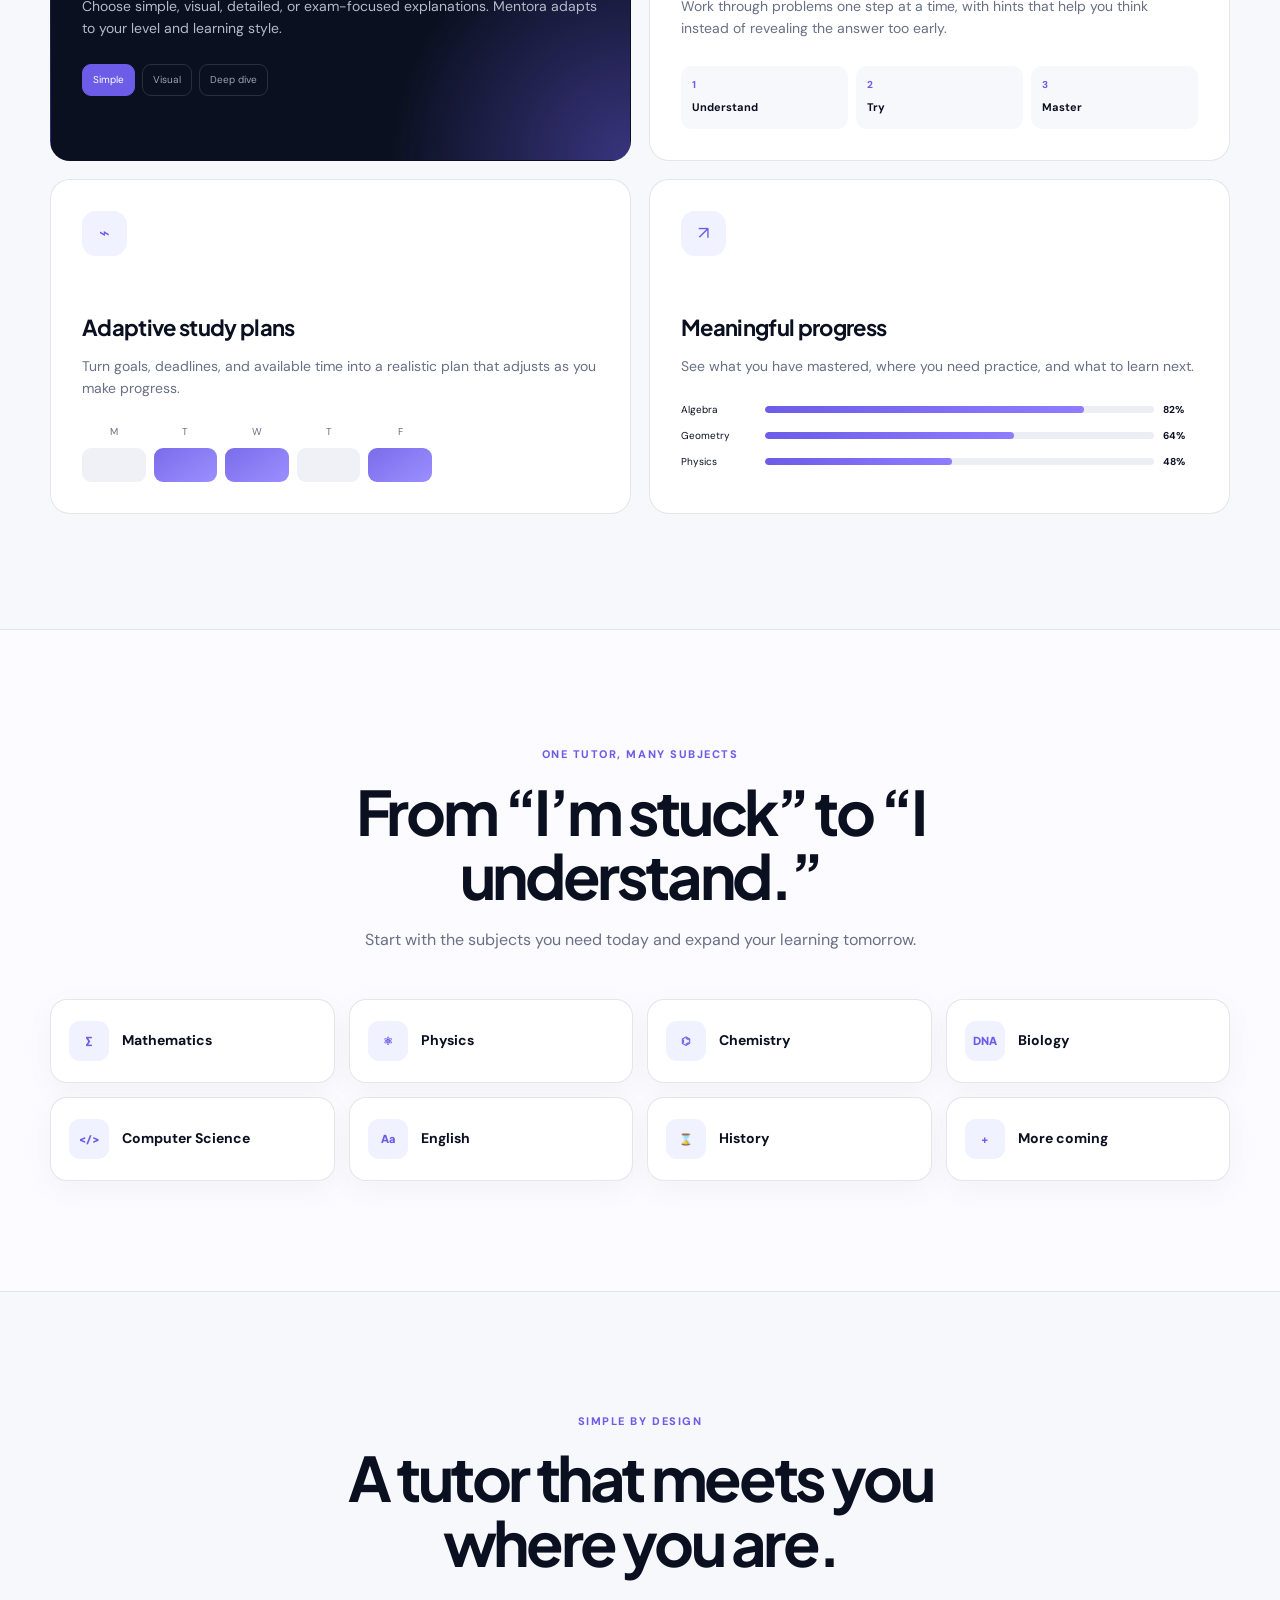
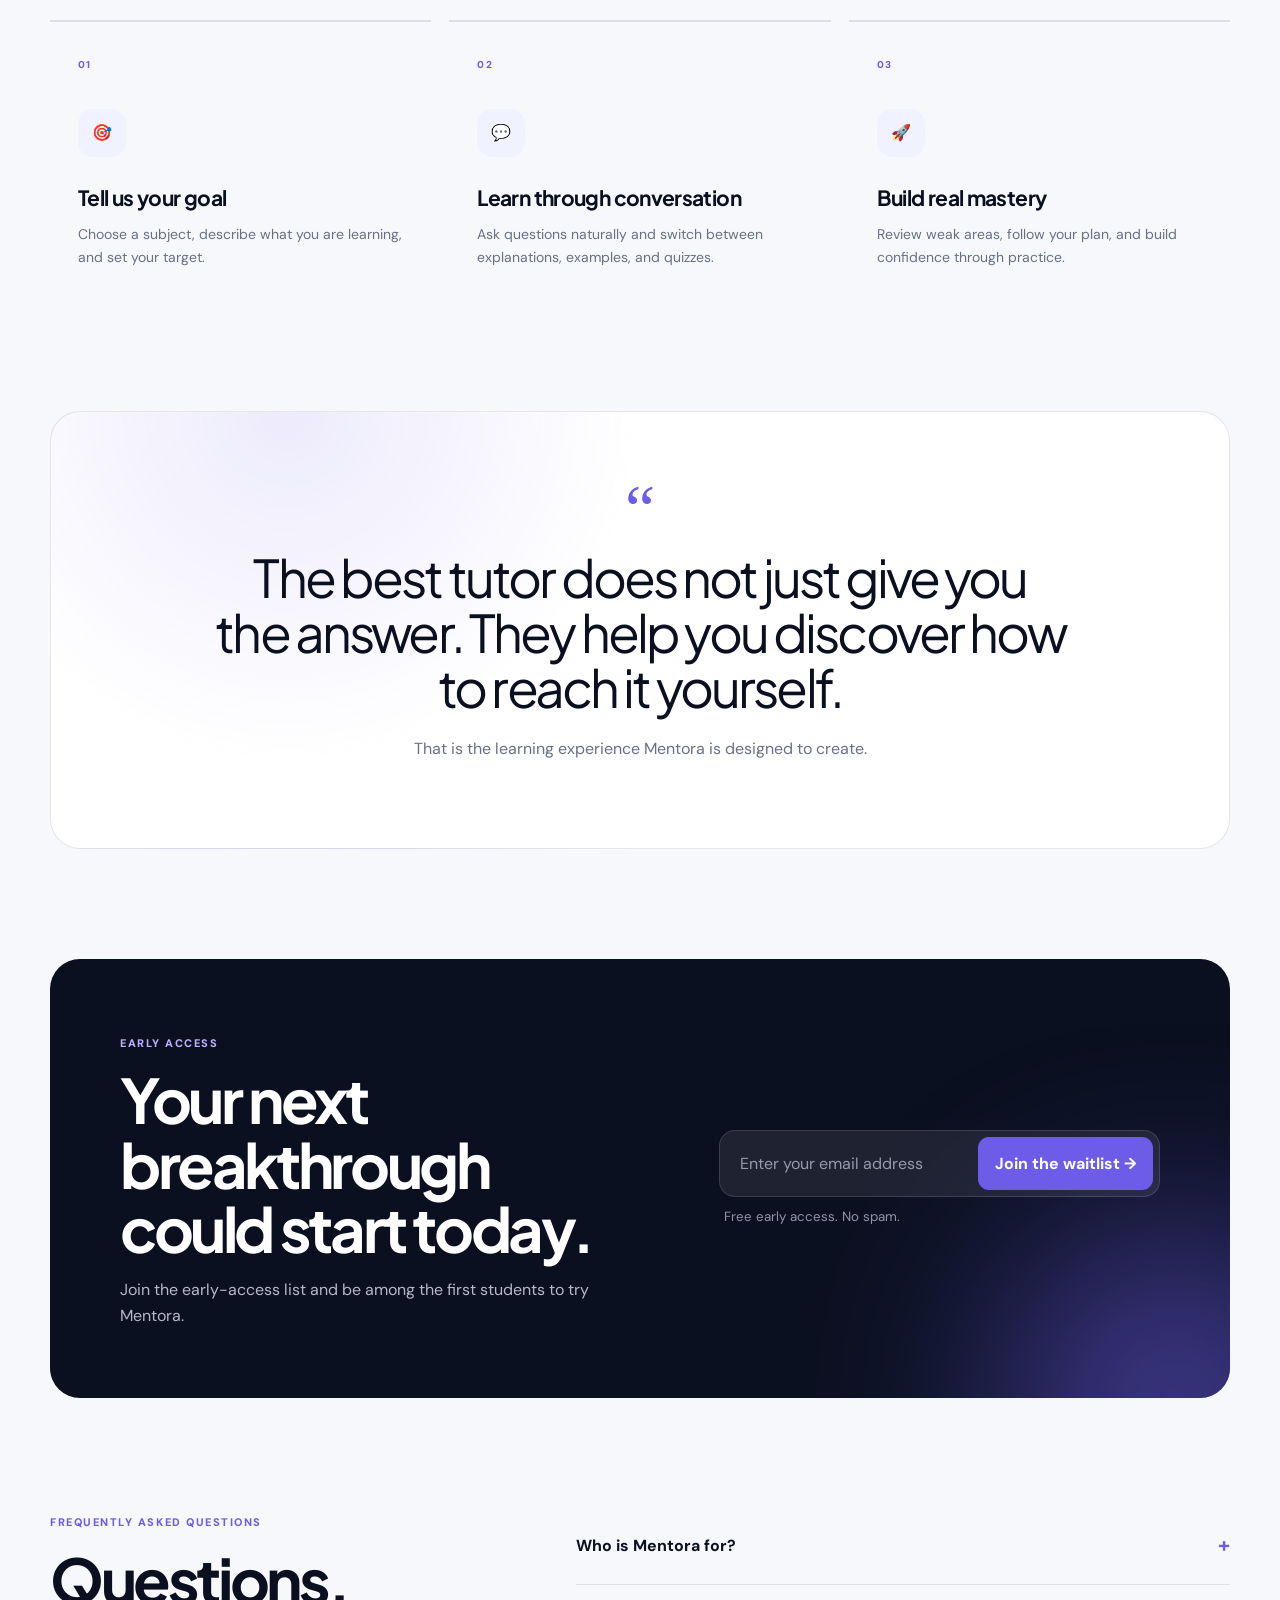
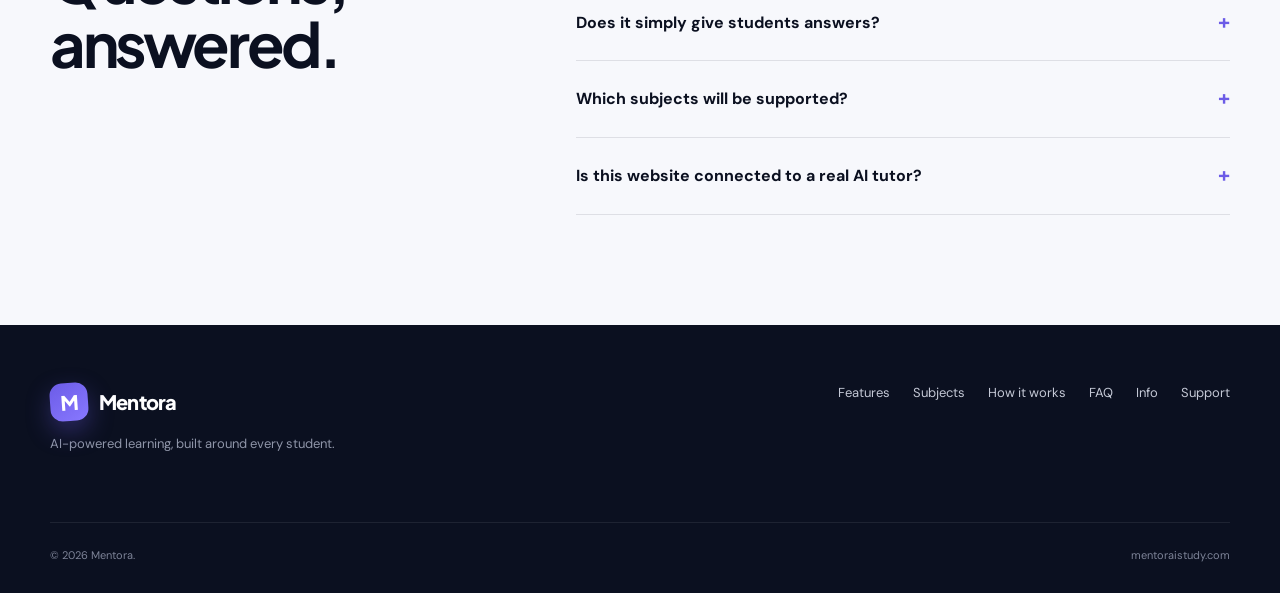
==== commit 8b4d91ae: "Add files via upload" ====
--- a/index.html
+++ b/index.html
@@ -4,18 +4,1256 @@
   <meta charset="utf-8" />
   <meta name="viewport" content="width=device-width, initial-scale=1" />
 
-  <title>Mentora AI — Your Personal AI Tutor</title>
-  <meta name="description" content="Mentora AI is a personal AI tutor that explains difficult concepts, creates guided practice, and adapts to the way each student learns." />
+  <title>Mentora — Your Personal AI Study Companion</title>
+  <meta name="description" content="Mentora is a personal AI tutor that explains difficult concepts, creates guided practice, and adapts to the way each student learns." />
   <meta name="theme-color" content="#0b1020" />
 
-  <meta property="og:title" content="Mentora AI — Your Personal AI Tutor" />
+  <meta property="og:title" content="Mentora — Your Personal AI Study Companion" />
   <meta property="og:description" content="Understand difficult concepts, practice smarter, and learn at your own pace with a personal AI tutor." />
   <meta property="og:type" content="website" />
+  <meta property="og:url" content="https://mentoraistudy.com/" />
+  <link rel="canonical" href="https://mentoraistudy.com/" />
 
   <link rel="preconnect" href="https://fonts.googleapis.com" />
   <link rel="preconnect" href="https://fonts.gstatic.com" crossorigin />
   <link href="https://fonts.googleapis.com/css2?family=DM+Sans:wght@400;500;600;700&family=Plus+Jakarta+Sans:wght@600;700;800&display=swap" rel="stylesheet" />
-  <link rel="stylesheet" href="assets/styles.css" />
+  <style>
+:root {
+  --bg: #f7f8fc;
+  --surface: #ffffff;
+  --surface-soft: #f0f2ff;
+  --ink: #0b1020;
+  --muted: #697086;
+  --line: rgba(11, 16, 32, 0.1);
+  --primary: #6c5ce7;
+  --primary-dark: #5545d5;
+  --secondary: #22c8a8;
+  --dark: #0b1020;
+  --dark-soft: #151b31;
+  --white: #ffffff;
+  --shadow: 0 24px 80px rgba(25, 31, 68, 0.14);
+  --radius-lg: 30px;
+  --radius-md: 20px;
+  --radius-sm: 14px;
+}
+
+* {
+  box-sizing: border-box;
+}
+
+html {
+  scroll-behavior: smooth;
+}
+
+body {
+  margin: 0;
+  min-width: 320px;
+  color: var(--ink);
+  background:
+    radial-gradient(circle at 15% 0%, rgba(108, 92, 231, 0.08), transparent 28rem),
+    var(--bg);
+  font-family: "DM Sans", sans-serif;
+  line-height: 1.6;
+  overflow-x: hidden;
+}
+
+a {
+  color: inherit;
+  text-decoration: none;
+}
+
+button,
+input {
+  font: inherit;
+}
+
+button {
+  cursor: pointer;
+}
+
+.sr-only {
+  position: absolute;
+  width: 1px;
+  height: 1px;
+  padding: 0;
+  margin: -1px;
+  overflow: hidden;
+  clip: rect(0, 0, 0, 0);
+  white-space: nowrap;
+  border: 0;
+}
+
+.page-glow {
+  position: fixed;
+  z-index: -1;
+  border-radius: 50%;
+  filter: blur(120px);
+  opacity: 0.35;
+  pointer-events: none;
+}
+
+.glow-one {
+  width: 420px;
+  height: 420px;
+  top: 40px;
+  right: -150px;
+  background: #b7adff;
+}
+
+.glow-two {
+  width: 320px;
+  height: 320px;
+  top: 650px;
+  left: -160px;
+  background: #8ff1da;
+}
+
+.section-shell {
+  width: min(1180px, calc(100% - 40px));
+  margin: 0 auto;
+}
+
+.header {
+  position: sticky;
+  top: 0;
+  z-index: 50;
+  background: rgba(247, 248, 252, 0.78);
+  backdrop-filter: blur(18px);
+  border-bottom: 1px solid rgba(11, 16, 32, 0.06);
+}
+
+.nav-shell {
+  width: min(1180px, calc(100% - 40px));
+  min-height: 78px;
+  margin: 0 auto;
+  display: flex;
+  align-items: center;
+  justify-content: space-between;
+}
+
+.logo {
+  display: inline-flex;
+  align-items: center;
+  gap: 11px;
+  font-family: "Plus Jakarta Sans", sans-serif;
+  font-weight: 800;
+  font-size: 20px;
+  letter-spacing: -0.04em;
+}
+
+.logo-icon {
+  width: 38px;
+  height: 38px;
+  display: grid;
+  place-items: center;
+  border-radius: 12px;
+  color: white;
+  background: linear-gradient(145deg, var(--primary), #8878ff);
+  box-shadow: 0 10px 24px rgba(108, 92, 231, 0.34);
+  transform: rotate(-4deg);
+}
+
+.logo-accent {
+  color: var(--primary);
+}
+
+.nav-links {
+  display: flex;
+  align-items: center;
+  gap: 30px;
+  color: #4d5367;
+  font-size: 14px;
+  font-weight: 600;
+}
+
+.nav-links > a:not(.button):hover {
+  color: var(--primary);
+}
+
+.menu-button {
+  display: none;
+  width: 44px;
+  height: 44px;
+  padding: 10px;
+  border: 0;
+  border-radius: 12px;
+  background: white;
+}
+
+.menu-button span:not(.sr-only) {
+  display: block;
+  width: 100%;
+  height: 2px;
+  margin: 4px 0;
+  border-radius: 10px;
+  background: var(--ink);
+}
+
+.button {
+  display: inline-flex;
+  align-items: center;
+  justify-content: center;
+  gap: 10px;
+  border: 1px solid transparent;
+  border-radius: 14px;
+  font-weight: 700;
+  transition: 0.2s ease;
+}
+
+.button-small {
+  padding: 11px 17px;
+  color: white;
+  background: var(--dark);
+}
+
+.button-primary {
+  padding: 15px 22px;
+  color: white;
+  background: linear-gradient(135deg, var(--primary), #7968f4);
+  box-shadow: 0 14px 30px rgba(108, 92, 231, 0.28);
+}
+
+.button-primary:hover {
+  transform: translateY(-2px);
+  box-shadow: 0 18px 38px rgba(108, 92, 231, 0.35);
+}
+
+.button-secondary {
+  padding: 15px 22px;
+  background: white;
+  border-color: var(--line);
+}
+
+.button-secondary:hover {
+  border-color: rgba(108, 92, 231, 0.45);
+  color: var(--primary);
+}
+
+.hero {
+  min-height: 760px;
+  padding: 100px 0 90px;
+  display: grid;
+  grid-template-columns: 1.02fr 0.98fr;
+  gap: 74px;
+  align-items: center;
+}
+
+.pill {
+  width: fit-content;
+  display: inline-flex;
+  align-items: center;
+  gap: 9px;
+  padding: 8px 12px;
+  color: #4e477d;
+  background: rgba(108, 92, 231, 0.1);
+  border: 1px solid rgba(108, 92, 231, 0.13);
+  border-radius: 999px;
+  font-size: 12px;
+  font-weight: 700;
+}
+
+.pill-dot {
+  width: 7px;
+  height: 7px;
+  border-radius: 50%;
+  background: var(--secondary);
+  box-shadow: 0 0 0 5px rgba(34, 200, 168, 0.14);
+}
+
+.hero h1,
+.section-heading h2,
+.cta-section h2,
+.quote-section blockquote {
+  margin: 0;
+  font-family: "Plus Jakarta Sans", sans-serif;
+  letter-spacing: -0.055em;
+  line-height: 1.05;
+}
+
+.hero h1 {
+  max-width: 720px;
+  margin-top: 24px;
+  font-size: clamp(54px, 6.2vw, 84px);
+}
+
+.gradient-text {
+  color: transparent;
+  background: linear-gradient(95deg, var(--primary), #9b66ef, var(--secondary));
+  background-clip: text;
+  -webkit-background-clip: text;
+}
+
+.hero-copy {
+  max-width: 650px;
+  margin: 28px 0 30px;
+  color: var(--muted);
+  font-size: 18px;
+}
+
+.hero-actions {
+  display: flex;
+  gap: 12px;
+  flex-wrap: wrap;
+}
+
+.hero-stats {
+  display: flex;
+  gap: 44px;
+  margin-top: 44px;
+}
+
+.hero-stats div {
+  display: flex;
+  flex-direction: column;
+}
+
+.hero-stats strong {
+  font-family: "Plus Jakarta Sans", sans-serif;
+  font-size: 23px;
+  line-height: 1;
+}
+
+.hero-stats span {
+  margin-top: 7px;
+  color: var(--muted);
+  font-size: 12px;
+}
+
+.hero-visual {
+  position: relative;
+}
+
+.app-window {
+  overflow: hidden;
+  border: 1px solid rgba(255, 255, 255, 0.85);
+  border-radius: 27px;
+  background: rgba(255, 255, 255, 0.88);
+  backdrop-filter: blur(22px);
+  box-shadow: var(--shadow);
+  transform: rotate(1deg);
+}
+
+.window-header {
+  min-height: 58px;
+  padding: 0 20px;
+  display: flex;
+  align-items: center;
+  justify-content: space-between;
+  border-bottom: 1px solid var(--line);
+}
+
+.window-controls {
+  display: flex;
+  gap: 6px;
+}
+
+.window-controls span {
+  width: 8px;
+  height: 8px;
+  border-radius: 50%;
+  background: #d8daE4;
+}
+
+.online-status {
+  display: flex;
+  align-items: center;
+  gap: 7px;
+  color: #565c70;
+  font-size: 11px;
+  font-weight: 700;
+}
+
+.online-status span {
+  width: 7px;
+  height: 7px;
+  border-radius: 50%;
+  background: #3bd18c;
+}
+
+.chat-area {
+  min-height: 500px;
+  padding: 28px;
+  display: flex;
+  flex-direction: column;
+  gap: 22px;
+}
+
+.chat-message {
+  display: flex;
+  gap: 12px;
+  max-width: 89%;
+}
+
+.user-message {
+  margin-left: auto;
+  flex-direction: row-reverse;
+}
+
+.avatar {
+  flex: 0 0 auto;
+  width: 32px;
+  height: 32px;
+  display: grid;
+  place-items: center;
+  border-radius: 10px;
+  font-size: 11px;
+  font-weight: 800;
+}
+
+.user-avatar {
+  background: #e8e9f0;
+}
+
+.ai-avatar {
+  color: white;
+  background: linear-gradient(145deg, var(--primary), #8878ff);
+}
+
+.message-body {
+  padding: 14px 15px;
+  border: 1px solid var(--line);
+  border-radius: 4px 17px 17px;
+  background: white;
+}
+
+.user-message .message-body {
+  border: 0;
+  border-radius: 17px 4px 17px 17px;
+  background: #eeeaff;
+}
+
+.message-body > span {
+  display: block;
+  color: #969bad;
+  font-size: 10px;
+  font-weight: 700;
+}
+
+.message-body p {
+  margin: 4px 0 0;
+  font-size: 13px;
+  line-height: 1.55;
+}
+
+.lesson-card {
+  margin-top: 14px;
+  padding: 14px;
+  border-radius: 13px;
+  background: #f7f8fc;
+}
+
+.lesson-card > div:first-child {
+  display: flex;
+  align-items: center;
+  justify-content: space-between;
+}
+
+.lesson-label {
+  color: var(--primary);
+  font-size: 10px;
+  font-weight: 700;
+  text-transform: uppercase;
+  letter-spacing: 0.08em;
+}
+
+.lesson-card strong {
+  font-family: "Plus Jakarta Sans", sans-serif;
+  color: var(--primary);
+}
+
+.direction-row {
+  margin-top: 12px;
+  display: flex;
+  align-items: center;
+  gap: 7px;
+  color: #767c8f;
+  font-size: 9px;
+}
+
+.direction-arrow {
+  color: #b2b5c1;
+}
+
+.positive {
+  color: #0caf78;
+  font-weight: 700;
+}
+
+.typing {
+  margin-left: 45px;
+  display: flex;
+  gap: 5px;
+}
+
+.typing span {
+  width: 6px;
+  height: 6px;
+  border-radius: 50%;
+  background: #b4b8c7;
+  animation: typing 1.35s infinite;
+}
+
+.typing span:nth-child(2) {
+  animation-delay: 0.2s;
+}
+
+.typing span:nth-child(3) {
+  animation-delay: 0.4s;
+}
+
+@keyframes typing {
+  0%, 60%, 100% { opacity: 0.35; transform: translateY(0); }
+  30% { opacity: 1; transform: translateY(-4px); }
+}
+
+.chat-input {
+  height: 54px;
+  margin: 0 18px 18px;
+  padding: 0 7px 0 17px;
+  display: flex;
+  align-items: center;
+  justify-content: space-between;
+  color: #a3a6b4;
+  border: 1px solid var(--line);
+  border-radius: 15px;
+  font-size: 12px;
+}
+
+.chat-input button {
+  width: 39px;
+  height: 39px;
+  color: white;
+  border: 0;
+  border-radius: 11px;
+  background: var(--dark);
+}
+
+.floating-card {
+  position: absolute;
+  display: flex;
+  align-items: center;
+  gap: 11px;
+  padding: 13px 15px;
+  border: 1px solid rgba(255, 255, 255, 0.9);
+  border-radius: 15px;
+  background: rgba(255, 255, 255, 0.92);
+  box-shadow: 0 18px 50px rgba(25, 31, 68, 0.15);
+  backdrop-filter: blur(16px);
+}
+
+.floating-card div:last-child {
+  display: flex;
+  flex-direction: column;
+}
+
+.floating-card strong {
+  font-size: 11px;
+}
+
+.floating-card span {
+  color: var(--muted);
+  font-size: 9px;
+}
+
+.progress-card {
+  left: -55px;
+  bottom: 105px;
+}
+
+.streak-card {
+  right: -35px;
+  top: 105px;
+}
+
+.floating-icon,
+.streak {
+  width: 35px;
+  height: 35px;
+  display: grid;
+  place-items: center;
+  border-radius: 10px;
+  background: #e8fff7;
+  color: #0caf78;
+}
+
+.brand-strip {
+  min-height: 88px;
+  padding: 0 20px;
+  display: flex;
+  align-items: center;
+  justify-content: center;
+  gap: 31px;
+  color: #9a9eae;
+  border-top: 1px solid var(--line);
+  border-bottom: 1px solid var(--line);
+  font-family: "Plus Jakarta Sans", sans-serif;
+  font-size: 11px;
+  font-weight: 700;
+  letter-spacing: 0.16em;
+}
+
+.brand-strip i {
+  width: 4px;
+  height: 4px;
+  border-radius: 50%;
+  background: #ced0da;
+}
+
+.content-section {
+  padding: 115px 0;
+}
+
+.section-heading {
+  max-width: 650px;
+  margin-bottom: 46px;
+}
+
+.section-heading.centered {
+  margin-right: auto;
+  margin-left: auto;
+  text-align: center;
+}
+
+.section-kicker {
+  display: inline-block;
+  margin-bottom: 15px;
+  color: var(--primary);
+  font-size: 11px;
+  font-weight: 800;
+  letter-spacing: 0.14em;
+  text-transform: uppercase;
+}
+
+.section-kicker.light {
+  color: #bcb3ff;
+}
+
+.section-heading h2,
+.cta-section h2 {
+  font-size: clamp(40px, 4.8vw, 64px);
+}
+
+.section-heading p {
+  margin: 19px auto 0;
+  color: var(--muted);
+  font-size: 16px;
+}
+
+.feature-grid {
+  display: grid;
+  grid-template-columns: repeat(2, 1fr);
+  gap: 18px;
+}
+
+.feature-card {
+  min-height: 315px;
+  padding: 31px;
+  overflow: hidden;
+  position: relative;
+  border: 1px solid var(--line);
+  border-radius: var(--radius-md);
+  background: var(--surface);
+}
+
+.feature-card-dark {
+  color: white;
+  border-color: transparent;
+  background:
+    radial-gradient(circle at 100% 100%, rgba(108, 92, 231, 0.48), transparent 15rem),
+    var(--dark);
+}
+
+.feature-icon {
+  width: 45px;
+  height: 45px;
+  display: grid;
+  place-items: center;
+  margin-bottom: 54px;
+  border-radius: 14px;
+  color: var(--primary);
+  background: var(--surface-soft);
+  font-size: 18px;
+}
+
+.feature-card-dark .feature-icon {
+  color: #cfc7ff;
+  background: rgba(255, 255, 255, 0.1);
+}
+
+.feature-card h3 {
+  margin: 0 0 9px;
+  font-family: "Plus Jakarta Sans", sans-serif;
+  font-size: 22px;
+  letter-spacing: -0.03em;
+}
+
+.feature-card p {
+  max-width: 520px;
+  margin: 0;
+  color: var(--muted);
+  font-size: 14px;
+}
+
+.feature-card-dark p {
+  color: #b5b9c9;
+}
+
+.mode-picker {
+  position: relative;
+  z-index: 2;
+  margin-top: 24px;
+  display: flex;
+  gap: 7px;
+}
+
+.mode-picker button {
+  padding: 7px 10px;
+  color: #9da1b3;
+  border: 1px solid rgba(255, 255, 255, 0.13);
+  border-radius: 9px;
+  background: transparent;
+  font-size: 10px;
+}
+
+.mode-picker button.active {
+  color: white;
+  border-color: var(--primary);
+  background: var(--primary);
+}
+
+.feature-visual {
+  margin-top: 26px;
+}
+
+.practice-visual {
+  display: grid;
+  grid-template-columns: repeat(3, 1fr);
+  gap: 8px;
+}
+
+.practice-visual div {
+  padding: 11px;
+  border-radius: 11px;
+  background: #f7f8fc;
+}
+
+.practice-visual span {
+  display: block;
+  color: var(--primary);
+  font-size: 10px;
+  font-weight: 800;
+}
+
+.practice-visual strong {
+  font-size: 11px;
+}
+
+.mini-calendar {
+  width: min(350px, 100%);
+  margin-top: 25px;
+  display: grid;
+  grid-template-columns: repeat(5, 1fr);
+  gap: 8px;
+  text-align: center;
+}
+
+.mini-calendar span {
+  color: var(--muted);
+  font-size: 10px;
+}
+
+.mini-calendar i {
+  height: 34px;
+  border-radius: 9px;
+  background: #f0f1f6;
+}
+
+.mini-calendar i.active {
+  background:
+    linear-gradient(145deg, rgba(108, 92, 231, 0.9), rgba(134, 118, 255, 0.82));
+}
+
+.progress-bars {
+  margin-top: 25px;
+  display: grid;
+  gap: 10px;
+}
+
+.progress-bars div {
+  display: grid;
+  grid-template-columns: 75px 1fr 35px;
+  gap: 9px;
+  align-items: center;
+  font-size: 10px;
+}
+
+.progress-bars i {
+  height: 7px;
+  overflow: hidden;
+  border-radius: 999px;
+  background: #eceef4;
+}
+
+.progress-bars b {
+  display: block;
+  height: 100%;
+  border-radius: inherit;
+  background: linear-gradient(90deg, var(--primary), #8f7cff);
+}
+
+.subjects-section {
+  padding: 110px 0;
+  background:
+    linear-gradient(rgba(108, 92, 231, 0.025), rgba(108, 92, 231, 0.025)),
+    white;
+  border-top: 1px solid var(--line);
+  border-bottom: 1px solid var(--line);
+}
+
+.subject-grid {
+  display: grid;
+  grid-template-columns: repeat(4, 1fr);
+  gap: 14px;
+}
+
+.subject-card {
+  min-height: 84px;
+  padding: 18px;
+  display: flex;
+  align-items: center;
+  gap: 13px;
+  border: 1px solid var(--line);
+  border-radius: 17px;
+  background: white;
+  box-shadow: 0 8px 30px rgba(25, 31, 68, 0.04);
+  transition: 0.2s ease;
+}
+
+.subject-card:hover {
+  transform: translateY(-3px);
+  border-color: rgba(108, 92, 231, 0.28);
+}
+
+.subject-card span {
+  flex: 0 0 auto;
+  width: 40px;
+  height: 40px;
+  display: grid;
+  place-items: center;
+  color: var(--primary);
+  border-radius: 11px;
+  background: var(--surface-soft);
+  font-family: "Plus Jakarta Sans", sans-serif;
+  font-size: 11px;
+  font-weight: 800;
+}
+
+.subject-card strong {
+  font-size: 14px;
+}
+
+.steps-grid {
+  display: grid;
+  grid-template-columns: repeat(3, 1fr);
+  gap: 18px;
+}
+
+.step-card {
+  padding: 28px;
+  border-top: 2px solid var(--line);
+}
+
+.step-number {
+  color: var(--primary);
+  font-size: 10px;
+  font-weight: 800;
+  letter-spacing: 0.12em;
+}
+
+.step-icon {
+  width: 48px;
+  height: 48px;
+  margin: 33px 0 24px;
+  display: grid;
+  place-items: center;
+  border-radius: 15px;
+  background: var(--surface-soft);
+}
+
+.step-card h3 {
+  margin: 0 0 9px;
+  font-family: "Plus Jakarta Sans", sans-serif;
+  font-size: 21px;
+  letter-spacing: -0.03em;
+}
+
+.step-card p {
+  margin: 0;
+  color: var(--muted);
+  font-size: 14px;
+}
+
+.quote-section {
+  margin-bottom: 110px;
+  padding: 70px;
+  text-align: center;
+  border-radius: var(--radius-lg);
+  background:
+    radial-gradient(circle at 20% 0%, rgba(108, 92, 231, 0.12), transparent 22rem),
+    white;
+  border: 1px solid var(--line);
+}
+
+.quote-mark {
+  color: var(--primary);
+  font-family: Georgia, serif;
+  font-size: 68px;
+  line-height: 0.8;
+}
+
+.quote-section blockquote {
+  max-width: 850px;
+  margin: 14px auto 22px;
+  font-size: clamp(31px, 4.2vw, 52px);
+}
+
+.quote-section p {
+  color: var(--muted);
+}
+
+.cta-section {
+  position: relative;
+  overflow: hidden;
+  margin-bottom: 110px;
+  padding: 70px;
+  display: grid;
+  grid-template-columns: 1fr 0.85fr;
+  gap: 80px;
+  align-items: center;
+  color: white;
+  border-radius: var(--radius-lg);
+  background: var(--dark);
+}
+
+.cta-glow {
+  position: absolute;
+  width: 350px;
+  height: 350px;
+  right: -120px;
+  bottom: -180px;
+  border-radius: 50%;
+  background: var(--primary);
+  filter: blur(100px);
+  opacity: 0.55;
+}
+
+.cta-section > *:not(.cta-glow) {
+  position: relative;
+  z-index: 1;
+}
+
+.cta-section p {
+  max-width: 600px;
+  margin-bottom: 0;
+  color: #b4b8c8;
+}
+
+.waitlist-form > div {
+  padding: 6px;
+  display: flex;
+  border: 1px solid rgba(255, 255, 255, 0.13);
+  border-radius: 16px;
+  background: rgba(255, 255, 255, 0.08);
+}
+
+.waitlist-form input {
+  min-width: 0;
+  flex: 1;
+  padding: 0 14px;
+  color: white;
+  border: 0;
+  outline: 0;
+  background: transparent;
+}
+
+.waitlist-form input::placeholder {
+  color: #969bac;
+}
+
+.waitlist-form button {
+  padding: 14px 17px;
+  white-space: nowrap;
+  color: white;
+  border: 0;
+  border-radius: 11px;
+  background: var(--primary);
+  font-weight: 700;
+}
+
+.waitlist-form small {
+  display: block;
+  margin: 9px 5px 0;
+  color: #8f94a7;
+}
+
+.faq-section {
+  padding-bottom: 110px;
+  display: grid;
+  grid-template-columns: 0.8fr 1.2fr;
+  gap: 90px;
+}
+
+.faq-list details {
+  padding: 21px 0;
+  border-bottom: 1px solid var(--line);
+}
+
+.faq-list summary {
+  cursor: pointer;
+  list-style: none;
+  display: flex;
+  align-items: center;
+  justify-content: space-between;
+  font-weight: 700;
+}
+
+.faq-list summary::-webkit-details-marker {
+  display: none;
+}
+
+.faq-list summary::after {
+  content: "+";
+  color: var(--primary);
+  font-size: 21px;
+}
+
+.faq-list details[open] summary::after {
+  content: "−";
+}
+
+.faq-list p {
+  max-width: 660px;
+  margin-bottom: 0;
+  color: var(--muted);
+  font-size: 14px;
+}
+
+.footer {
+  color: #c4c8d5;
+  background: var(--dark);
+}
+
+.footer-inner {
+  padding: 58px 0 28px;
+  display: grid;
+  grid-template-columns: 1fr auto;
+  gap: 55px;
+}
+
+.footer .logo {
+  color: white;
+}
+
+.footer p {
+  color: #8f95a8;
+  font-size: 13px;
+}
+
+.footer-links {
+  display: flex;
+  gap: 23px;
+  align-items: flex-start;
+  font-size: 13px;
+}
+
+.footer-links a:hover {
+  color: white;
+}
+
+.footer-bottom {
+  grid-column: 1 / -1;
+  padding-top: 24px;
+  display: flex;
+  justify-content: space-between;
+  border-top: 1px solid rgba(255, 255, 255, 0.08);
+  color: #7d8397;
+  font-size: 11px;
+}
+
+.reveal {
+  opacity: 0;
+  transform: translateY(18px);
+  transition: opacity 0.7s ease, transform 0.7s ease;
+}
+
+.reveal.visible {
+  opacity: 1;
+  transform: translateY(0);
+}
+
+.delay-one {
+  transition-delay: 0.1s;
+}
+
+.delay-two {
+  transition-delay: 0.2s;
+}
+
+@media (max-width: 980px) {
+  .menu-button {
+    display: block;
+  }
+
+  .nav-links {
+    display: none;
+    position: absolute;
+    top: 69px;
+    left: 20px;
+    right: 20px;
+    padding: 20px;
+    flex-direction: column;
+    align-items: stretch;
+    gap: 16px;
+    border: 1px solid var(--line);
+    border-radius: 18px;
+    background: white;
+    box-shadow: var(--shadow);
+  }
+
+  .nav-links.open {
+    display: flex;
+  }
+
+  .hero {
+    min-height: auto;
+    padding-top: 75px;
+    grid-template-columns: 1fr;
+  }
+
+  .hero-content {
+    max-width: 760px;
+  }
+
+  .hero-visual {
+    width: min(650px, 100%);
+    margin: 0 auto;
+  }
+
+  .feature-grid,
+  .cta-section,
+  .faq-section {
+    grid-template-columns: 1fr;
+  }
+
+  .subject-grid {
+    grid-template-columns: repeat(2, 1fr);
+  }
+
+  .cta-section,
+  .faq-section {
+    gap: 35px;
+  }
+}
+
+@media (max-width: 680px) {
+  .section-shell,
+  .nav-shell {
+    width: min(100% - 28px, 1180px);
+  }
+
+  .hero {
+    padding: 60px 0 70px;
+    gap: 52px;
+  }
+
+  .hero h1 {
+    font-size: 49px;
+  }
+
+  .hero-copy {
+    font-size: 16px;
+  }
+
+  .hero-actions {
+    display: grid;
+  }
+
+  .hero-stats {
+    justify-content: space-between;
+    gap: 15px;
+  }
+
+  .chat-area {
+    min-height: 470px;
+    padding: 18px;
+  }
+
+  .floating-card {
+    display: none;
+  }
+
+  .brand-strip {
+    gap: 11px;
+    font-size: 7px;
+    overflow: hidden;
+  }
+
+  .feature-grid,
+  .subject-grid,
+  .steps-grid {
+    grid-template-columns: 1fr;
+  }
+
+  .content-section,
+  .subjects-section {
+    padding: 82px 0;
+  }
+
+  .feature-card {
+    min-height: 285px;
+  }
+
+  .quote-section {
+    margin-bottom: 82px;
+    padding: 45px 22px;
+  }
+
+  .cta-section {
+    margin-bottom: 82px;
+    padding: 42px 22px;
+  }
+
+  .waitlist-form > div {
+    padding: 0;
+    flex-direction: column;
+    gap: 8px;
+    border: 0;
+    background: transparent;
+  }
+
+  .waitlist-form input {
+    min-height: 52px;
+    padding: 0 14px;
+    border: 1px solid rgba(255, 255, 255, 0.13);
+    border-radius: 11px;
+    background: rgba(255, 255, 255, 0.08);
+  }
+
+  .footer-inner {
+    grid-template-columns: 1fr;
+  }
+
+  .footer-links {
+    flex-wrap: wrap;
+  }
+
+  .footer-bottom {
+    flex-direction: column;
+    gap: 6px;
+  }
+}
+
+</style>
 </head>
 <body>
   <div class="page-glow glow-one"></div>
@@ -23,9 +1261,9 @@
 
   <header class="header" id="top">
     <div class="nav-shell">
-      <a href="#top" class="logo" aria-label="Mentora AI home">
+      <a href="#top" class="logo" aria-label="Mentora home">
         <span class="logo-icon">M</span>
-        <span>Mentora<span class="logo-accent">AI</span></span>
+        <span>Mentora</span>
       </a>
 
       <button class="menu-button" type="button" aria-expanded="false" aria-controls="main-nav">
@@ -57,7 +1295,7 @@
         </h1>
 
         <p class="hero-copy">
-          Mentora AI turns difficult concepts into clear explanations, guided practice,
+          Mentora turns difficult concepts into clear explanations, guided practice,
           quizzes, and personalized study plans—available whenever you need help.
         </p>
 
@@ -111,7 +1349,7 @@
             <div class="chat-message ai-message">
               <div class="avatar ai-avatar">M</div>
               <div class="message-body">
-                <span>Mentora AI</span>
+                <span>Mentora</span>
                 <p>
                   Think of a negative sign as reversing direction. Reversing a reversal
                   brings you back to the original direction.
@@ -187,7 +1425,7 @@
         <span class="section-kicker">Built for real learning</span>
         <h2>More than answers. A better way to learn.</h2>
         <p>
-          Mentora AI helps students understand, practice, and retain—not simply copy answers.
+          Mentora helps students understand, practice, and retain—not simply copy answers.
         </p>
       </div>
 
@@ -305,7 +1543,7 @@
         The best tutor does not just give you the answer. They help you discover
         how to reach it yourself.
       </blockquote>
-      <p>That is the learning experience Mentora AI is designed to create.</p>
+      <p>That is the learning experience Mentora is designed to create.</p>
     </section>
 
     <section class="section-shell cta-section reveal" id="early-access">
@@ -314,7 +1552,7 @@
         <span class="section-kicker light">Early access</span>
         <h2>Your next breakthrough could start today.</h2>
         <p>
-          Join the early-access list and be among the first students to try Mentora AI.
+          Join the early-access list and be among the first students to try Mentora.
         </p>
       </div>
 
@@ -336,9 +1574,9 @@
 
       <div class="faq-list reveal delay-one">
         <details>
-          <summary>Who is Mentora AI for?</summary>
+          <summary>Who is Mentora for?</summary>
           <p>
-            Mentora AI is designed for students who want clear explanations, guided
+            Mentora is designed for students who want clear explanations, guided
             practice, and a learning experience adapted to their goals.
           </p>
         </details>
@@ -375,7 +1613,7 @@
       <div>
         <a href="#top" class="logo">
           <span class="logo-icon">M</span>
-          <span>Mentora<span class="logo-accent">AI</span></span>
+          <span>Mentora</span>
         </a>
         <p>AI-powered learning, built around every student.</p>
       </div>
@@ -385,15 +1623,74 @@
         <a href="#subjects">Subjects</a>
         <a href="#how-it-works">How it works</a>
         <a href="#faq">FAQ</a>
+        <a href="mailto:info@mentoraistudy.com">Info</a>
+        <a href="mailto:support@mentoraistudy.com">Support</a>
       </div>
 
       <div class="footer-bottom">
-        <span>© <span id="year"></span> Mentora AI.</span>
-        <span>Built for better learning.</span>
+        <span>© <span id="year"></span> Mentora.</span>
+        <span>mentoraistudy.com</span>
       </div>
     </div>
   </footer>
 
-  <script src="assets/script.js"></script>
+  <script>
+const menuButton = document.querySelector(".menu-button");
+const nav = document.querySelector(".nav-links");
+
+menuButton.addEventListener("click", () => {
+  const isOpen = nav.classList.toggle("open");
+  menuButton.setAttribute("aria-expanded", String(isOpen));
+});
+
+document.querySelectorAll(".nav-links a").forEach((link) => {
+  link.addEventListener("click", () => {
+    nav.classList.remove("open");
+    menuButton.setAttribute("aria-expanded", "false");
+  });
+});
+
+document.querySelectorAll(".mode-picker button").forEach((button) => {
+  button.addEventListener("click", () => {
+    document
+      .querySelectorAll(".mode-picker button")
+      .forEach((item) => item.classList.remove("active"));
+
+    button.classList.add("active");
+  });
+});
+
+const form = document.getElementById("waitlist-form");
+const formMessage = document.getElementById("form-message");
+
+form.addEventListener("submit", (event) => {
+  event.preventDefault();
+
+  const email = new FormData(form).get("email");
+  formMessage.textContent =
+    `Thanks! ${email} has been added to this demo waitlist.`;
+  formMessage.style.color = "#61e1bd";
+  form.reset();
+});
+
+document.getElementById("year").textContent = new Date().getFullYear();
+
+const observer = new IntersectionObserver(
+  (entries) => {
+    entries.forEach((entry) => {
+      if (entry.isIntersecting) {
+        entry.target.classList.add("visible");
+        observer.unobserve(entry.target);
+      }
+    });
+  },
+  { threshold: 0.12 }
+);
+
+document.querySelectorAll(".reveal").forEach((element) => {
+  observer.observe(element);
+});
+
+</script>
 </body>
 </html>
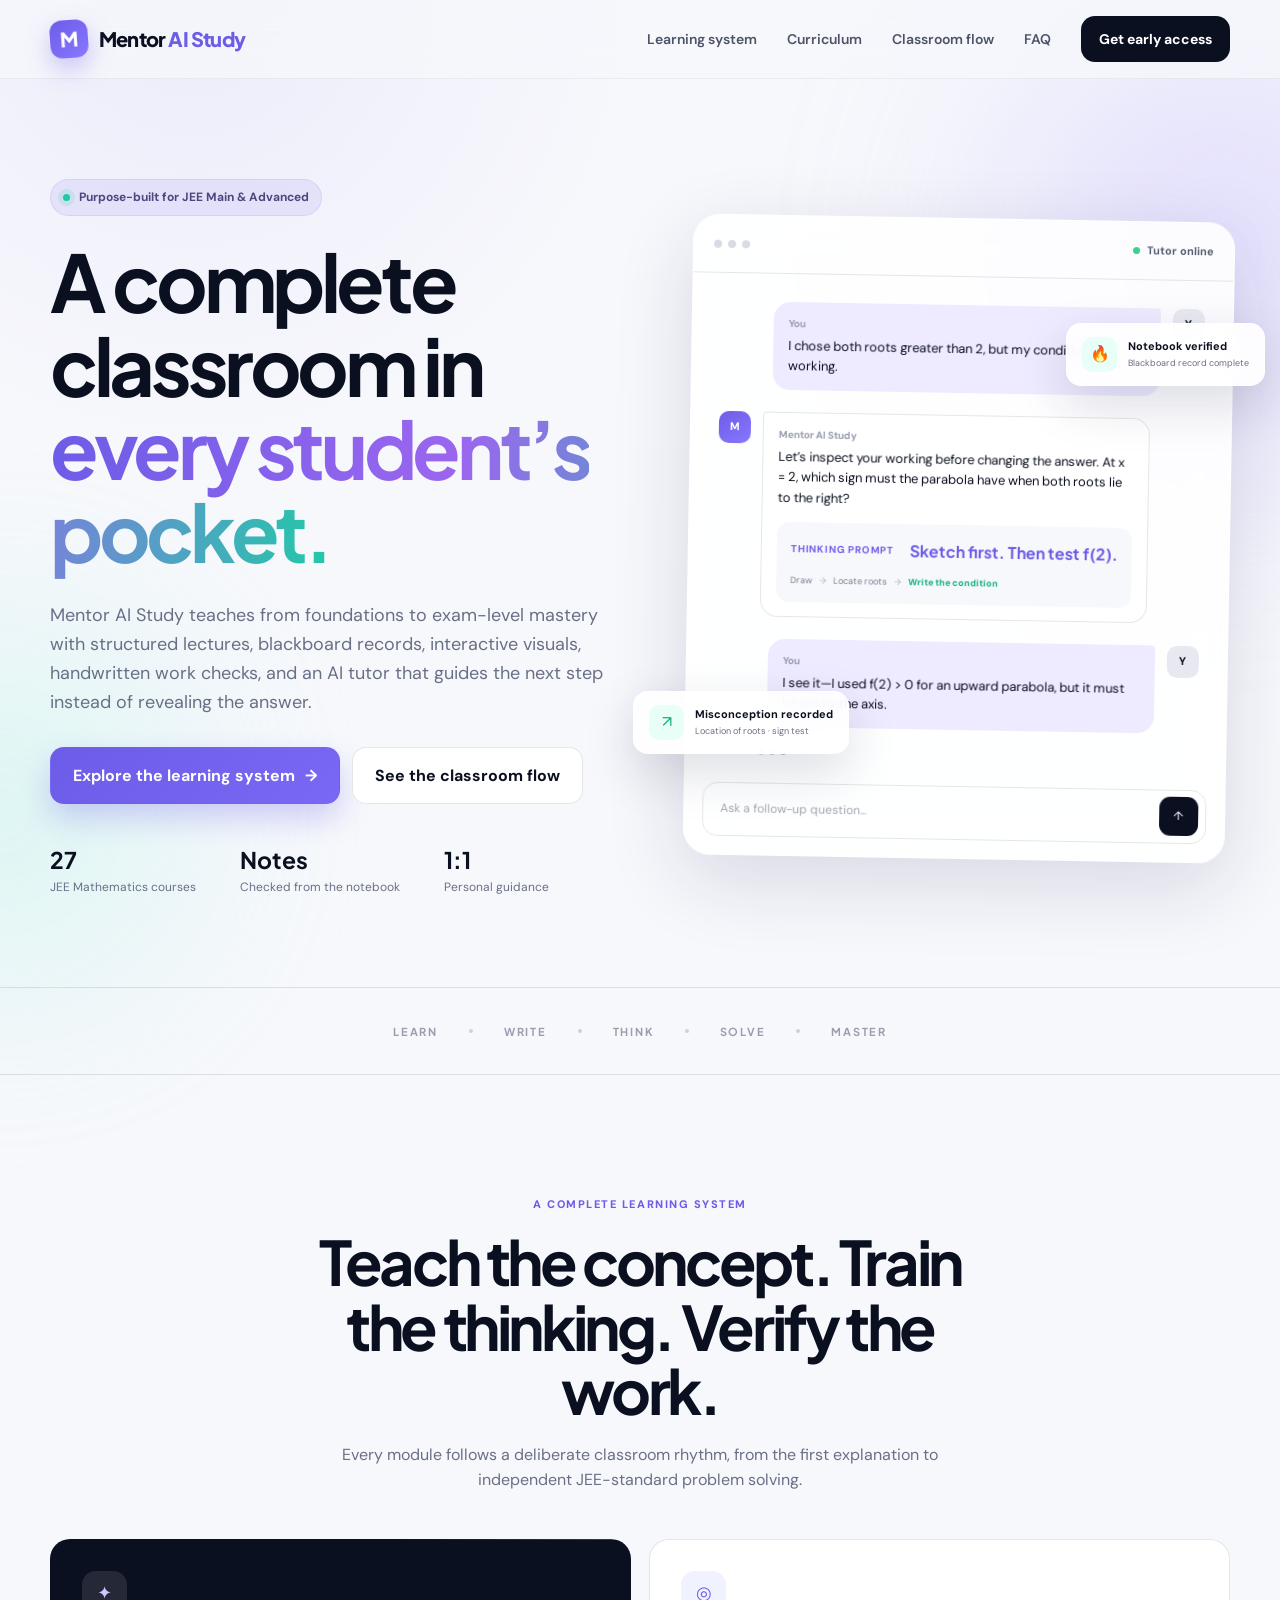
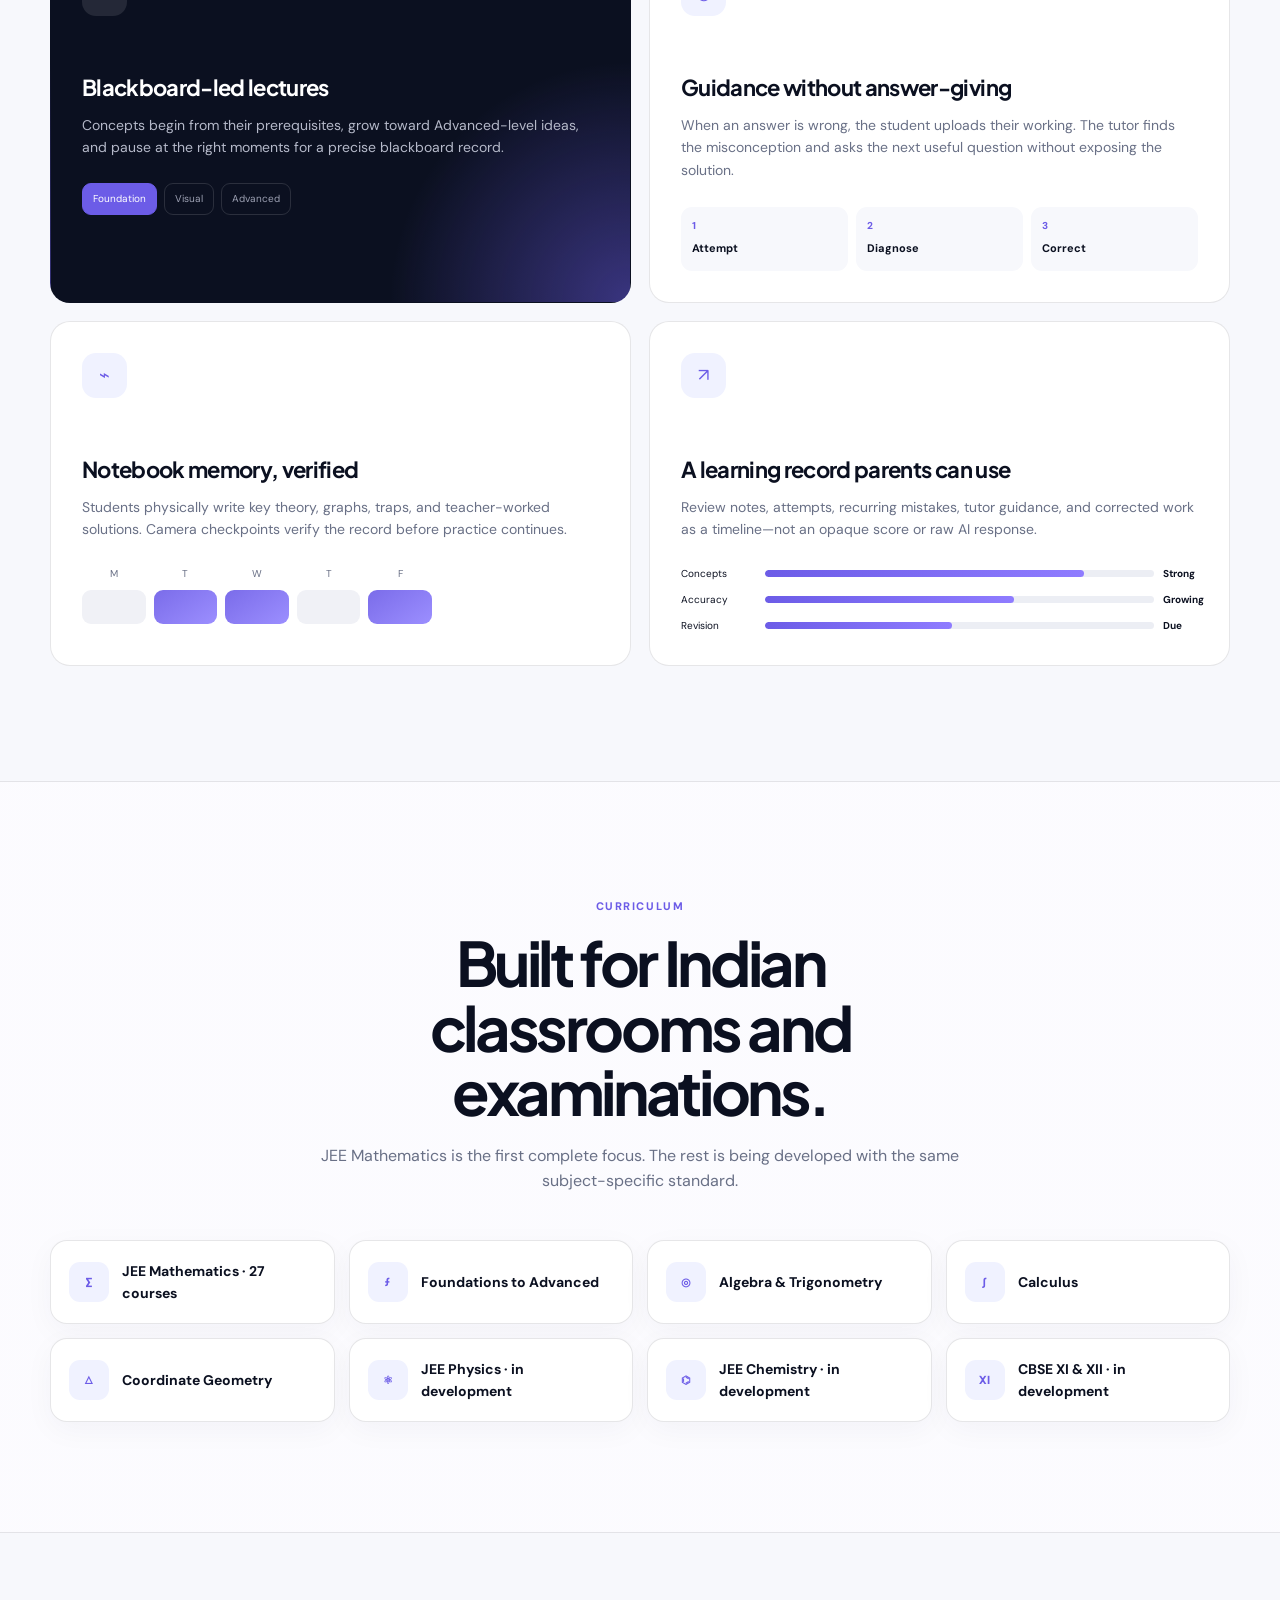
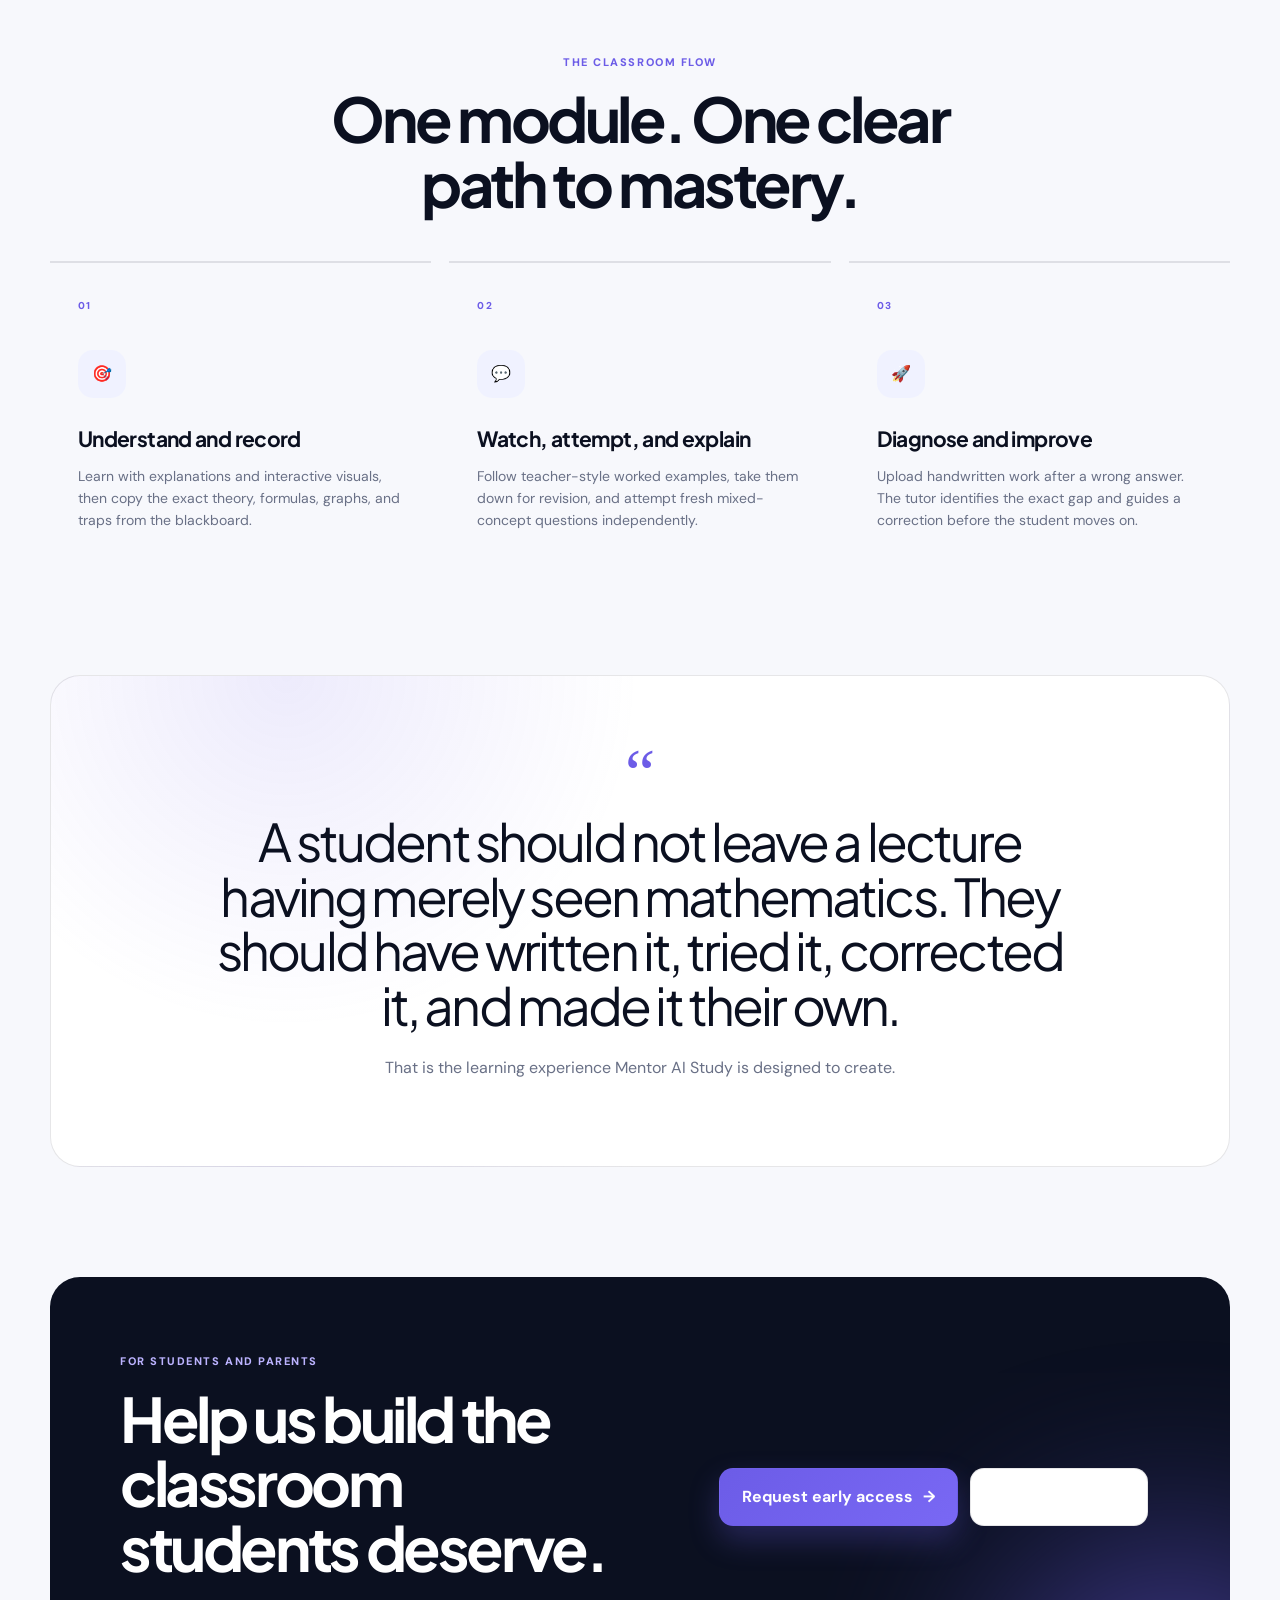
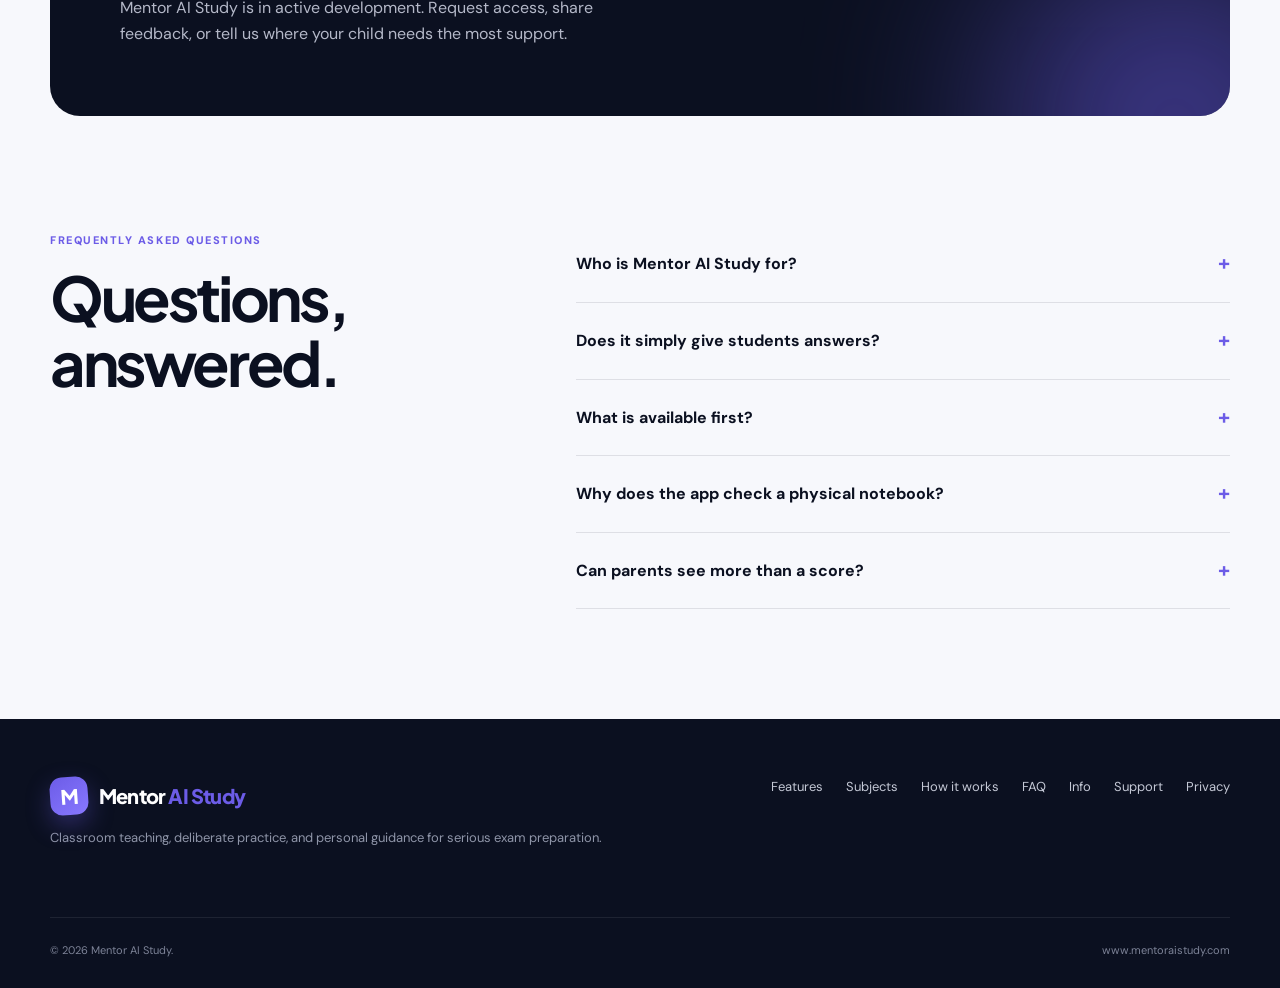
==== commit 91f251ae: "Launch Mentor AI Study product website" ====
--- a/index.html
+++ b/index.html
@@ -4,15 +4,22 @@
   <meta charset="utf-8" />
   <meta name="viewport" content="width=device-width, initial-scale=1" />
 
-  <title>Mentora — Your Personal AI Study Companion</title>
-  <meta name="description" content="Mentora is a personal AI tutor that explains difficult concepts, creates guided practice, and adapts to the way each student learns." />
+  <title>Mentor AI Study — Classroom-style JEE learning, built for mastery</title>
+  <meta name="description" content="Mentor AI Study combines classroom-style JEE lessons, blackboard notes, guided problem solving, notebook checks, and personal AI support in one iPhone app." />
   <meta name="theme-color" content="#0b1020" />
 
-  <meta property="og:title" content="Mentora — Your Personal AI Study Companion" />
-  <meta property="og:description" content="Understand difficult concepts, practice smarter, and learn at your own pace with a personal AI tutor." />
+  <meta property="og:title" content="Mentor AI Study — A complete JEE classroom in your pocket" />
+  <meta property="og:description" content="Learn concepts from foundations to JEE Advanced, write the blackboard record, solve guided problems, and receive personal help without being handed the answer." />
   <meta property="og:type" content="website" />
-  <meta property="og:url" content="https://mentoraistudy.com/" />
-  <link rel="canonical" href="https://mentoraistudy.com/" />
+  <meta property="og:url" content="https://www.mentoraistudy.com/" />
+  <meta property="og:image" content="https://www.mentoraistudy.com/assets/mentor-ai-study-social.png" />
+  <meta property="og:image:width" content="1200" />
+  <meta property="og:image:height" content="630" />
+  <meta name="twitter:card" content="summary_large_image" />
+  <meta name="twitter:title" content="Mentor AI Study — A complete JEE classroom in your pocket" />
+  <meta name="twitter:description" content="Classroom-style lessons, blackboard records, guided JEE problem solving, notebook checks, and personal AI support." />
+  <meta name="twitter:image" content="https://www.mentoraistudy.com/assets/mentor-ai-study-social.png" />
+  <link rel="canonical" href="https://www.mentoraistudy.com/" />
 
   <link rel="preconnect" href="https://fonts.googleapis.com" />
   <link rel="preconnect" href="https://fonts.gstatic.com" crossorigin />
@@ -1261,9 +1268,9 @@
 
   <header class="header" id="top">
     <div class="nav-shell">
-      <a href="#top" class="logo" aria-label="Mentora home">
+      <a href="#top" class="logo" aria-label="Mentor AI Study home">
         <span class="logo-icon">M</span>
-        <span>Mentora</span>
+        <span>Mentor <span class="logo-accent">AI Study</span></span>
       </a>
 
       <button class="menu-button" type="button" aria-expanded="false" aria-controls="main-nav">
@@ -1272,9 +1279,9 @@
       </button>
 
       <nav class="nav-links" id="main-nav">
-        <a href="#features">Features</a>
-        <a href="#subjects">Subjects</a>
-        <a href="#how-it-works">How it works</a>
+        <a href="#features">Learning system</a>
+        <a href="#subjects">Curriculum</a>
+        <a href="#how-it-works">Classroom flow</a>
         <a href="#faq">FAQ</a>
         <a href="#early-access" class="button button-small">Get early access</a>
       </nav>
@@ -1286,37 +1293,38 @@
       <div class="hero-content reveal">
         <div class="pill">
           <span class="pill-dot"></span>
-          AI-powered learning, personalized for you
+          Purpose-built for JEE Main &amp; Advanced
         </div>
 
         <h1>
-          Learn anything with a tutor that
-          <span class="gradient-text">understands you.</span>
+          A complete classroom in
+          <span class="gradient-text">every student’s pocket.</span>
         </h1>
 
         <p class="hero-copy">
-          Mentora turns difficult concepts into clear explanations, guided practice,
-          quizzes, and personalized study plans—available whenever you need help.
+          Mentor AI Study teaches from foundations to exam-level mastery with structured
+          lectures, blackboard records, interactive visuals, handwritten work checks,
+          and an AI tutor that guides the next step instead of revealing the answer.
         </p>
 
         <div class="hero-actions">
           <a href="#early-access" class="button button-primary">
-            Start learning
+            Explore the learning system
             <span aria-hidden="true">→</span>
           </a>
           <a href="#demo" class="button button-secondary">
-            See how it works
+            See the classroom flow
           </a>
         </div>
 
         <div class="hero-stats" aria-label="Product highlights">
           <div>
-            <strong>24/7</strong>
-            <span>Learning support</span>
+            <strong>27</strong>
+            <span>JEE Mathematics courses</span>
           </div>
           <div>
-            <strong>10+</strong>
-            <span>Core subjects</span>
+            <strong>Notes</strong>
+            <span>Checked from the notebook</span>
           </div>
           <div>
             <strong>1:1</strong>
@@ -1342,30 +1350,30 @@
               <div class="avatar user-avatar">Y</div>
               <div class="message-body">
                 <span>You</span>
-                <p>Why does multiplying two negative numbers give a positive?</p>
+                <p>I chose both roots greater than 2, but my condition is not working.</p>
               </div>
             </div>
 
             <div class="chat-message ai-message">
               <div class="avatar ai-avatar">M</div>
               <div class="message-body">
-                <span>Mentora</span>
+                <span>Mentor AI Study</span>
                 <p>
-                  Think of a negative sign as reversing direction. Reversing a reversal
-                  brings you back to the original direction.
+                  Let’s inspect your working before changing the answer. At x = 2,
+                  which sign must the parabola have when both roots lie to the right?
                 </p>
 
                 <div class="lesson-card">
                   <div>
-                    <span class="lesson-label">Example</span>
-                    <strong>−3 × −2 = +6</strong>
+                    <span class="lesson-label">Thinking prompt</span>
+                    <strong>Sketch first. Then test f(2).</strong>
                   </div>
                   <div class="direction-row">
-                    <span>Reverse</span>
+                    <span>Draw</span>
                     <span class="direction-arrow">→</span>
-                    <span>Reverse again</span>
+                    <span>Locate roots</span>
                     <span class="direction-arrow">→</span>
-                    <span class="positive">Forward</span>
+                    <span class="positive">Write the condition</span>
                   </div>
                 </div>
               </div>
@@ -1375,7 +1383,7 @@
               <div class="avatar user-avatar">Y</div>
               <div class="message-body">
                 <span>You</span>
-                <p>Can you give me a real-world example?</p>
+                <p>I see it—I used f(2) &gt; 0 for an upward parabola, but it must be below the axis.</p>
               </div>
             </div>
 
@@ -1393,77 +1401,78 @@
         <div class="floating-card progress-card">
           <div class="floating-icon">↗</div>
           <div>
-            <strong>Progress updated</strong>
-            <span>Algebra mastery: 78%</span>
+            <strong>Misconception recorded</strong>
+            <span>Location of roots · sign test</span>
           </div>
         </div>
 
         <div class="floating-card streak-card">
           <div class="streak">🔥</div>
           <div>
-            <strong>7 day streak</strong>
-            <span>Keep it going!</span>
+            <strong>Notebook verified</strong>
+            <span>Blackboard record complete</span>
           </div>
         </div>
       </div>
     </section>
 
     <section class="brand-strip">
-      <span>EXPLAIN</span>
+      <span>LEARN</span>
       <i></i>
-      <span>PRACTICE</span>
+      <span>WRITE</span>
       <i></i>
-      <span>QUIZ</span>
+      <span>THINK</span>
       <i></i>
-      <span>REVIEW</span>
+      <span>SOLVE</span>
       <i></i>
       <span>MASTER</span>
     </section>
 
     <section class="section-shell content-section" id="features">
       <div class="section-heading centered reveal">
-        <span class="section-kicker">Built for real learning</span>
-        <h2>More than answers. A better way to learn.</h2>
+        <span class="section-kicker">A complete learning system</span>
+        <h2>Teach the concept. Train the thinking. Verify the work.</h2>
         <p>
-          Mentora helps students understand, practice, and retain—not simply copy answers.
+          Every module follows a deliberate classroom rhythm, from the first explanation
+          to independent JEE-standard problem solving.
         </p>
       </div>
 
       <div class="feature-grid">
         <article class="feature-card feature-card-dark reveal">
           <div class="feature-icon">✦</div>
-          <h3>Personal explanations</h3>
+          <h3>Blackboard-led lectures</h3>
           <p>
-            Choose simple, visual, detailed, or exam-focused explanations.
-            Mentora adapts to your level and learning style.
+            Concepts begin from their prerequisites, grow toward Advanced-level ideas,
+            and pause at the right moments for a precise blackboard record.
           </p>
           <div class="mode-picker">
-            <button class="active" type="button">Simple</button>
+            <button class="active" type="button">Foundation</button>
             <button type="button">Visual</button>
-            <button type="button">Deep dive</button>
+            <button type="button">Advanced</button>
           </div>
         </article>
 
         <article class="feature-card reveal delay-one">
           <div class="feature-icon">◎</div>
-          <h3>Guided practice</h3>
+          <h3>Guidance without answer-giving</h3>
           <p>
-            Work through problems one step at a time, with hints that help you think
-            instead of revealing the answer too early.
+            When an answer is wrong, the student uploads their working. The tutor finds
+            the misconception and asks the next useful question without exposing the solution.
           </p>
           <div class="feature-visual practice-visual">
-            <div><span>1</span><strong>Understand</strong></div>
-            <div><span>2</span><strong>Try</strong></div>
-            <div><span>3</span><strong>Master</strong></div>
+            <div><span>1</span><strong>Attempt</strong></div>
+            <div><span>2</span><strong>Diagnose</strong></div>
+            <div><span>3</span><strong>Correct</strong></div>
           </div>
         </article>
 
         <article class="feature-card reveal">
           <div class="feature-icon">⌁</div>
-          <h3>Adaptive study plans</h3>
+          <h3>Notebook memory, verified</h3>
           <p>
-            Turn goals, deadlines, and available time into a realistic plan that adjusts
-            as you make progress.
+            Students physically write key theory, graphs, traps, and teacher-worked
+            solutions. Camera checkpoints verify the record before practice continues.
           </p>
           <div class="mini-calendar">
             <span>M</span><span>T</span><span>W</span><span>T</span><span>F</span>
@@ -1473,14 +1482,15 @@
 
         <article class="feature-card reveal delay-one">
           <div class="feature-icon">↗</div>
-          <h3>Meaningful progress</h3>
+          <h3>A learning record parents can use</h3>
           <p>
-            See what you have mastered, where you need practice, and what to learn next.
+            Review notes, attempts, recurring mistakes, tutor guidance, and corrected
+            work as a timeline—not an opaque score or raw AI response.
           </p>
           <div class="progress-bars">
-            <div><span>Algebra</span><i><b style="width: 82%"></b></i><strong>82%</strong></div>
-            <div><span>Geometry</span><i><b style="width: 64%"></b></i><strong>64%</strong></div>
-            <div><span>Physics</span><i><b style="width: 48%"></b></i><strong>48%</strong></div>
+            <div><span>Concepts</span><i><b style="width: 82%"></b></i><strong>Strong</strong></div>
+            <div><span>Accuracy</span><i><b style="width: 64%"></b></i><strong>Growing</strong></div>
+            <div><span>Revision</span><i><b style="width: 48%"></b></i><strong>Due</strong></div>
           </div>
         </article>
       </div>
@@ -1489,50 +1499,50 @@
     <section class="subjects-section" id="subjects">
       <div class="section-shell">
         <div class="section-heading centered reveal">
-          <span class="section-kicker">One tutor, many subjects</span>
-          <h2>From “I’m stuck” to “I understand.”</h2>
-          <p>Start with the subjects you need today and expand your learning tomorrow.</p>
+          <span class="section-kicker">Curriculum</span>
+          <h2>Built for Indian classrooms and examinations.</h2>
+          <p>JEE Mathematics is the first complete focus. The rest is being developed with the same subject-specific standard.</p>
         </div>
 
         <div class="subject-grid">
-          <div class="subject-card reveal"><span>∑</span><strong>Mathematics</strong></div>
-          <div class="subject-card reveal"><span>⚛</span><strong>Physics</strong></div>
-          <div class="subject-card reveal"><span>⌬</span><strong>Chemistry</strong></div>
-          <div class="subject-card reveal"><span>DNA</span><strong>Biology</strong></div>
-          <div class="subject-card reveal"><span>&lt;/&gt;</span><strong>Computer Science</strong></div>
-          <div class="subject-card reveal"><span>Aa</span><strong>English</strong></div>
-          <div class="subject-card reveal"><span>⌛</span><strong>History</strong></div>
-          <div class="subject-card reveal"><span>+</span><strong>More coming</strong></div>
+          <div class="subject-card reveal"><span>∑</span><strong>JEE Mathematics · 27 courses</strong></div>
+          <div class="subject-card reveal"><span>ƒ</span><strong>Foundations to Advanced</strong></div>
+          <div class="subject-card reveal"><span>◎</span><strong>Algebra &amp; Trigonometry</strong></div>
+          <div class="subject-card reveal"><span>∫</span><strong>Calculus</strong></div>
+          <div class="subject-card reveal"><span>△</span><strong>Coordinate Geometry</strong></div>
+          <div class="subject-card reveal"><span>⚛</span><strong>JEE Physics · in development</strong></div>
+          <div class="subject-card reveal"><span>⌬</span><strong>JEE Chemistry · in development</strong></div>
+          <div class="subject-card reveal"><span>XI</span><strong>CBSE XI &amp; XII · in development</strong></div>
         </div>
       </div>
     </section>
 
     <section class="section-shell content-section" id="how-it-works">
       <div class="section-heading centered reveal">
-        <span class="section-kicker">Simple by design</span>
-        <h2>A tutor that meets you where you are.</h2>
+        <span class="section-kicker">The classroom flow</span>
+        <h2>One module. One clear path to mastery.</h2>
       </div>
 
       <div class="steps-grid">
         <article class="step-card reveal">
           <span class="step-number">01</span>
           <div class="step-icon">🎯</div>
-          <h3>Tell us your goal</h3>
-          <p>Choose a subject, describe what you are learning, and set your target.</p>
+          <h3>Understand and record</h3>
+          <p>Learn with explanations and interactive visuals, then copy the exact theory, formulas, graphs, and traps from the blackboard.</p>
         </article>
 
         <article class="step-card reveal delay-one">
           <span class="step-number">02</span>
           <div class="step-icon">💬</div>
-          <h3>Learn through conversation</h3>
-          <p>Ask questions naturally and switch between explanations, examples, and quizzes.</p>
+          <h3>Watch, attempt, and explain</h3>
+          <p>Follow teacher-style worked examples, take them down for revision, and attempt fresh mixed-concept questions independently.</p>
         </article>
 
         <article class="step-card reveal delay-two">
           <span class="step-number">03</span>
           <div class="step-icon">🚀</div>
-          <h3>Build real mastery</h3>
-          <p>Review weak areas, follow your plan, and build confidence through practice.</p>
+          <h3>Diagnose and improve</h3>
+          <p>Upload handwritten work after a wrong answer. The tutor identifies the exact gap and guides a correction before the student moves on.</p>
         </article>
       </div>
     </section>
@@ -1540,30 +1550,27 @@
     <section class="section-shell quote-section reveal">
       <div class="quote-mark">“</div>
       <blockquote>
-        The best tutor does not just give you the answer. They help you discover
-        how to reach it yourself.
+        A student should not leave a lecture having merely seen mathematics. They should
+        have written it, tried it, corrected it, and made it their own.
       </blockquote>
-      <p>That is the learning experience Mentora is designed to create.</p>
+      <p>That is the learning experience Mentor AI Study is designed to create.</p>
     </section>
 
     <section class="section-shell cta-section reveal" id="early-access">
       <div class="cta-glow"></div>
       <div>
-        <span class="section-kicker light">Early access</span>
-        <h2>Your next breakthrough could start today.</h2>
+        <span class="section-kicker light">For students and parents</span>
+        <h2>Help us build the classroom students deserve.</h2>
         <p>
-          Join the early-access list and be among the first students to try Mentora.
+          Mentor AI Study is in active development. Request access, share feedback,
+          or tell us where your child needs the most support.
         </p>
       </div>
 
-      <form class="waitlist-form" id="waitlist-form">
-        <label class="sr-only" for="email">Email address</label>
-        <div>
-          <input id="email" type="email" name="email" placeholder="Enter your email address" required />
-          <button type="submit">Join the waitlist <span>→</span></button>
-        </div>
-        <small id="form-message">Free early access. No spam.</small>
-      </form>
+      <div class="hero-actions">
+        <a class="button button-primary" href="mailto:info@mentoraistudy.com?subject=Mentor%20AI%20Study%20Early%20Access">Request early access <span>→</span></a>
+        <a class="button button-secondary" href="mailto:support@mentoraistudy.com?subject=Mentor%20AI%20Study%20Support">Contact support</a>
+      </div>
     </section>
 
     <section class="section-shell faq-section" id="faq">
@@ -1574,34 +1581,45 @@
 
       <div class="faq-list reveal delay-one">
         <details>
-          <summary>Who is Mentora for?</summary>
+          <summary>Who is Mentor AI Study for?</summary>
           <p>
-            Mentora is designed for students who want clear explanations, guided
-            practice, and a learning experience adapted to their goals.
+            The first release is for students preparing for JEE Main and Advanced,
+            including students who need patient foundational teaching before advanced work.
           </p>
         </details>
 
         <details>
           <summary>Does it simply give students answers?</summary>
           <p>
-            No. The product is designed around hints, reasoning, and step-by-step guidance
-            so students remain active participants in learning.
+            No. After a wrong response, the app asks for handwritten working, diagnoses
+            the student's approach, and gives the smallest useful hint. The student must
+            still complete the reasoning and submit the answer.
           </p>
         </details>
 
         <details>
-          <summary>Which subjects will be supported?</summary>
+          <summary>What is available first?</summary>
           <p>
-            The initial vision includes mathematics, physics, chemistry, biology,
-            computer science, English, and history, with more subjects added over time.
+            JEE Mathematics is the first focus, spanning foundations, algebra,
+            trigonometry, coordinate geometry, calculus, vectors, and 3D geometry.
+            JEE Physics and Chemistry, followed by CBSE Class XI and XII, are in development.
           </p>
         </details>
 
         <details>
-          <summary>Is this website connected to a real AI tutor?</summary>
+          <summary>Why does the app check a physical notebook?</summary>
           <p>
-            This version is a polished static landing page. It can later be connected
-            to authentication, a student dashboard, an AI backend, and a database.
+            Writing key ideas and worked solutions creates a durable revision record and
+            keeps the student actively involved. Camera checkpoints verify that required
+            material is present before practice continues.
+          </p>
+        </details>
+
+        <details>
+          <summary>Can parents see more than a score?</summary>
+          <p>
+            Yes. The Learning Record is designed to show notes, attempts, misconceptions,
+            tutor feedback, and corrected work so parents can understand how learning is improving.
           </p>
         </details>
       </div>
@@ -1613,9 +1631,9 @@
       <div>
         <a href="#top" class="logo">
           <span class="logo-icon">M</span>
-          <span>Mentora</span>
+          <span>Mentor <span class="logo-accent">AI Study</span></span>
         </a>
-        <p>AI-powered learning, built around every student.</p>
+        <p>Classroom teaching, deliberate practice, and personal guidance for serious exam preparation.</p>
       </div>
 
       <div class="footer-links">
@@ -1624,12 +1642,13 @@
         <a href="#how-it-works">How it works</a>
         <a href="#faq">FAQ</a>
         <a href="mailto:info@mentoraistudy.com">Info</a>
-        <a href="mailto:support@mentoraistudy.com">Support</a>
+        <a href="support.html">Support</a>
+        <a href="privacy.html">Privacy</a>
       </div>
 
       <div class="footer-bottom">
-        <span>© <span id="year"></span> Mentora.</span>
-        <span>mentoraistudy.com</span>
+        <span>© <span id="year"></span> Mentor AI Study.</span>
+        <span>www.mentoraistudy.com</span>
       </div>
     </div>
   </footer>
@@ -1658,19 +1677,6 @@
 
     button.classList.add("active");
   });
-});
-
-const form = document.getElementById("waitlist-form");
-const formMessage = document.getElementById("form-message");
-
-form.addEventListener("submit", (event) => {
-  event.preventDefault();
-
-  const email = new FormData(form).get("email");
-  formMessage.textContent =
-    `Thanks! ${email} has been added to this demo waitlist.`;
-  formMessage.style.color = "#61e1bd";
-  form.reset();
 });
 
 document.getElementById("year").textContent = new Date().getFullYear();
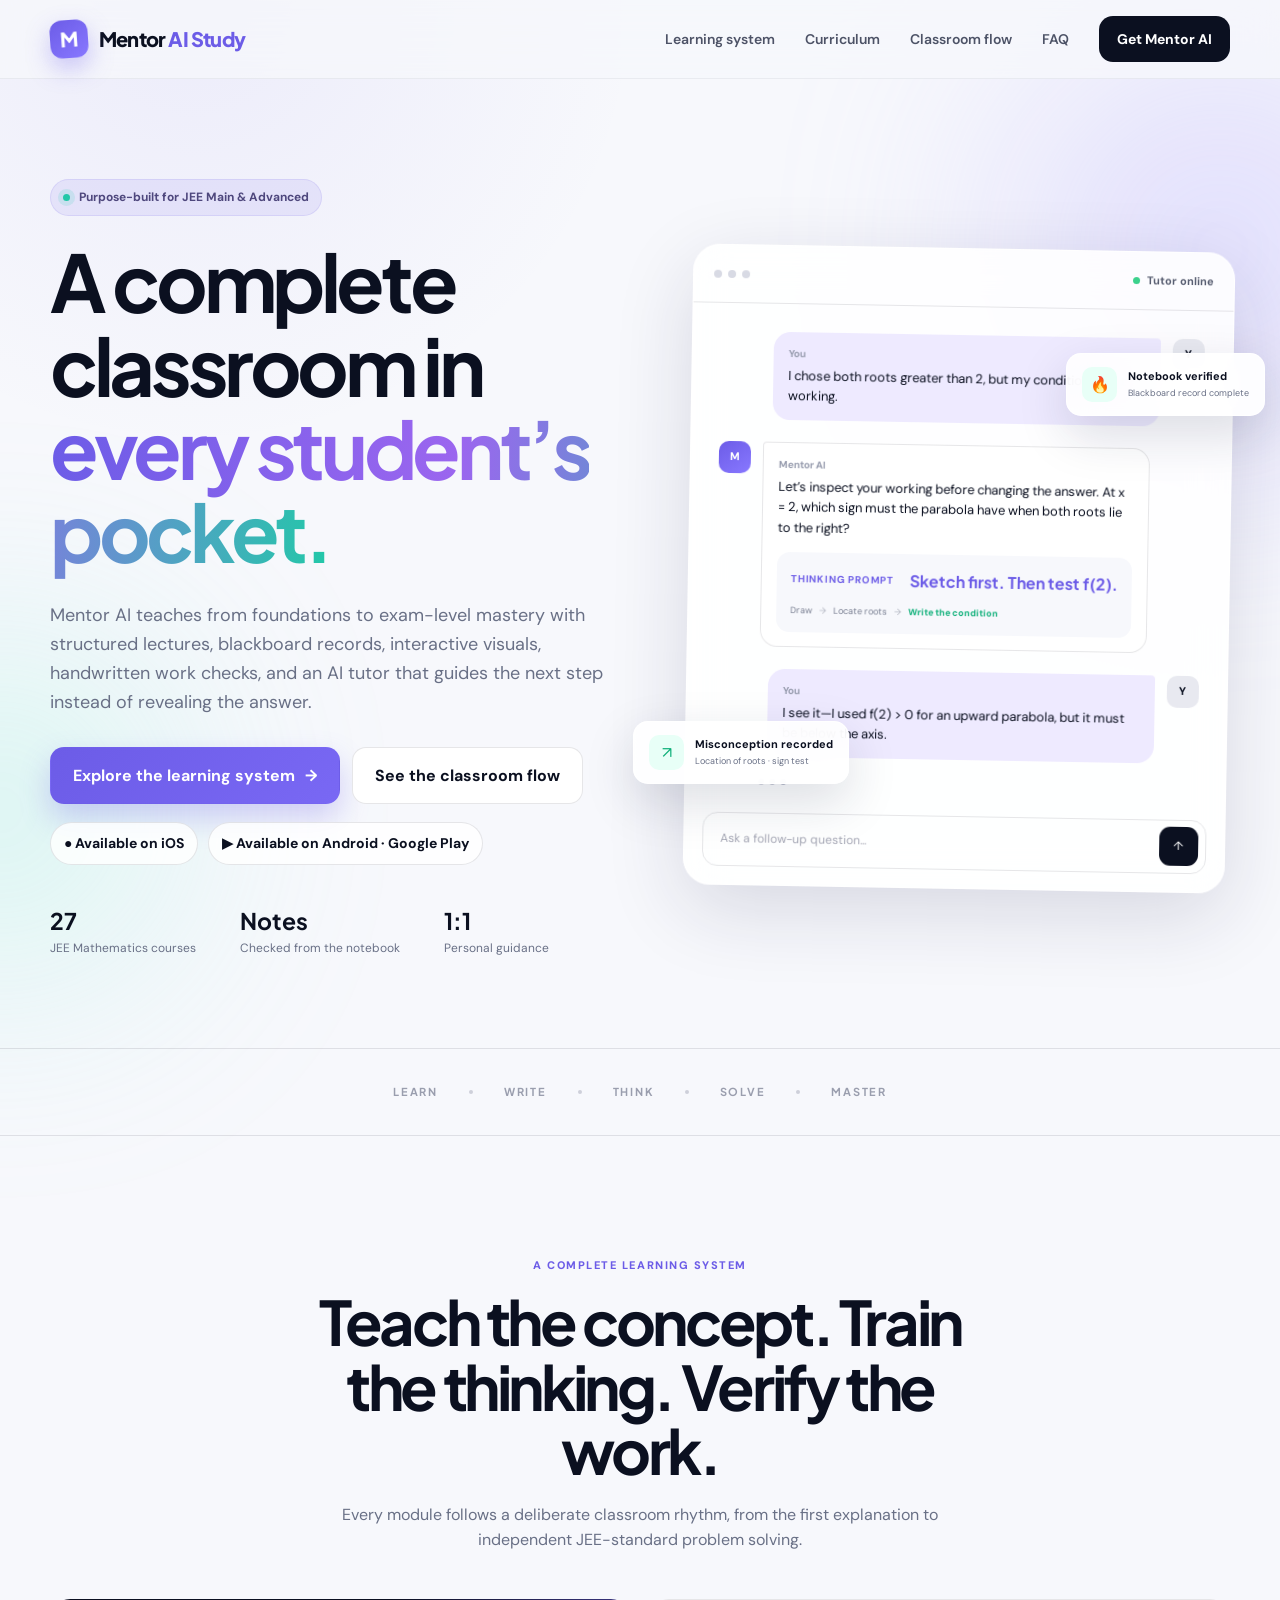
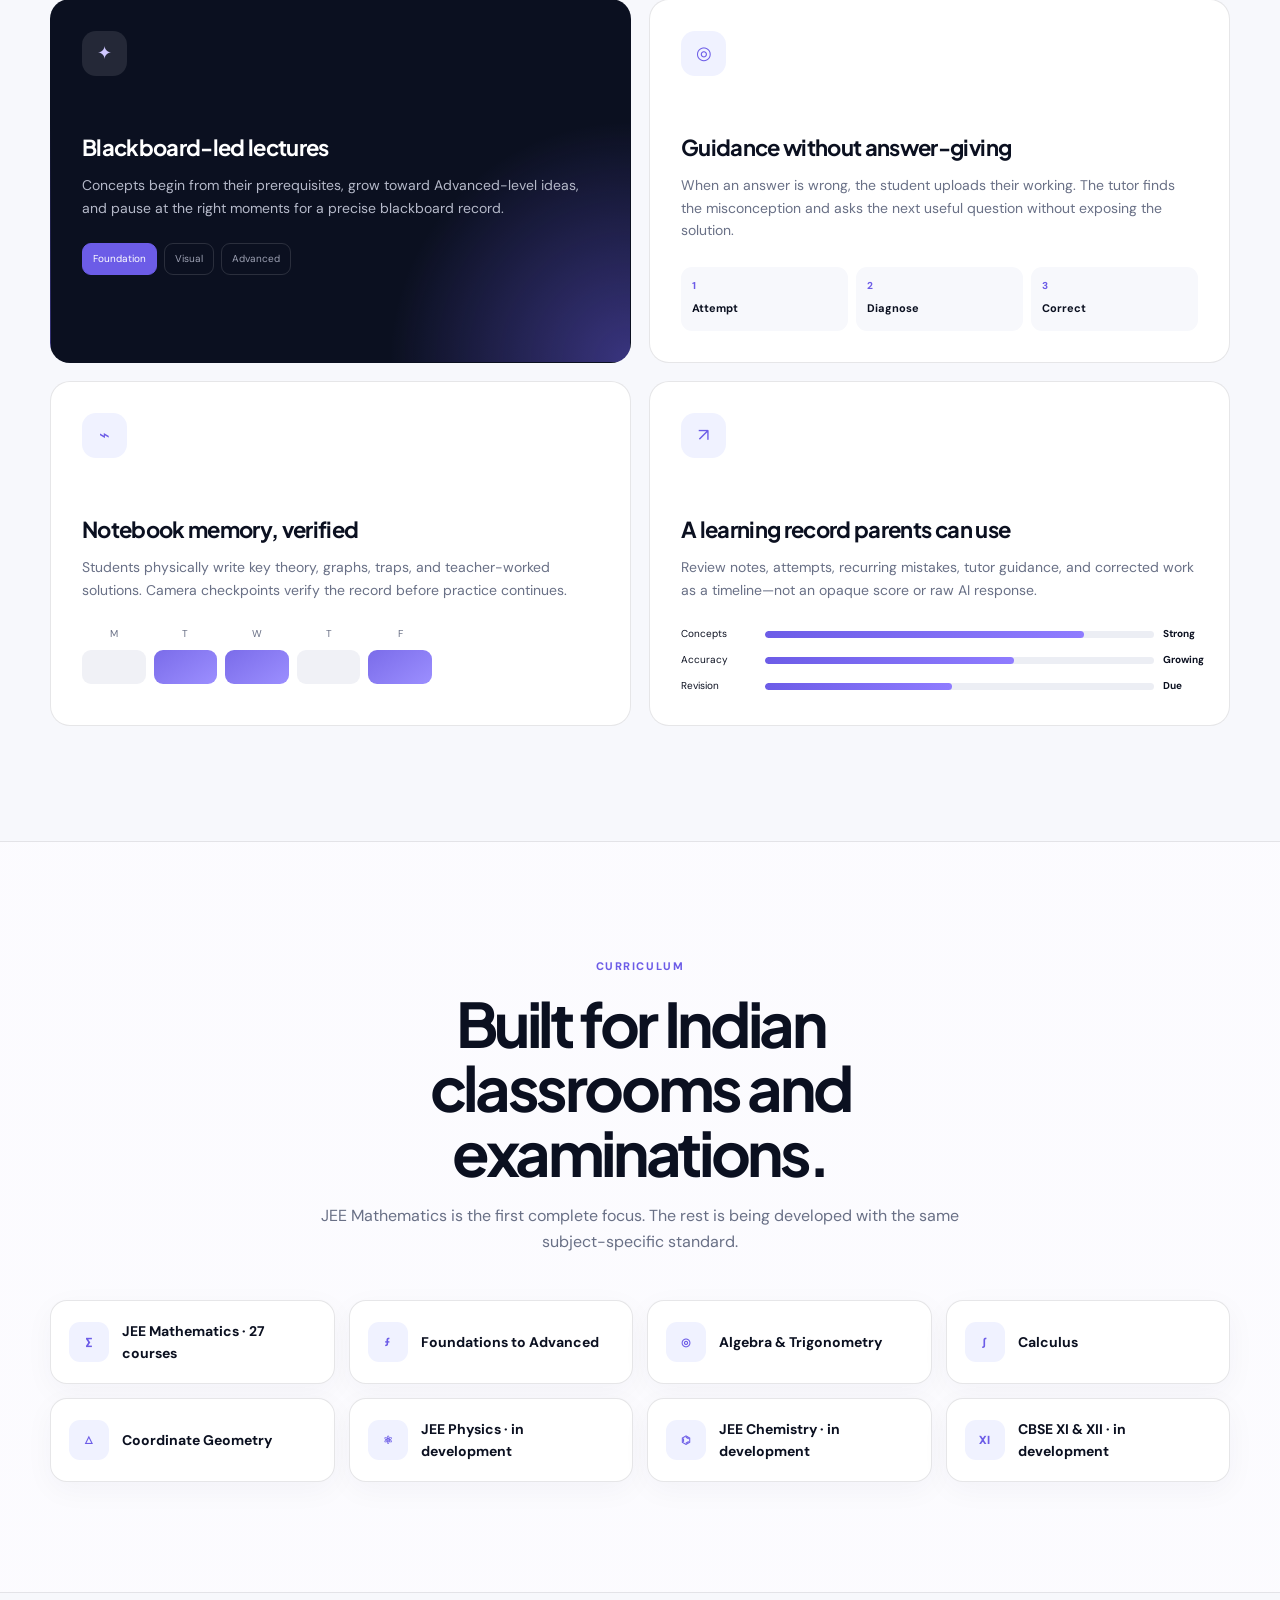
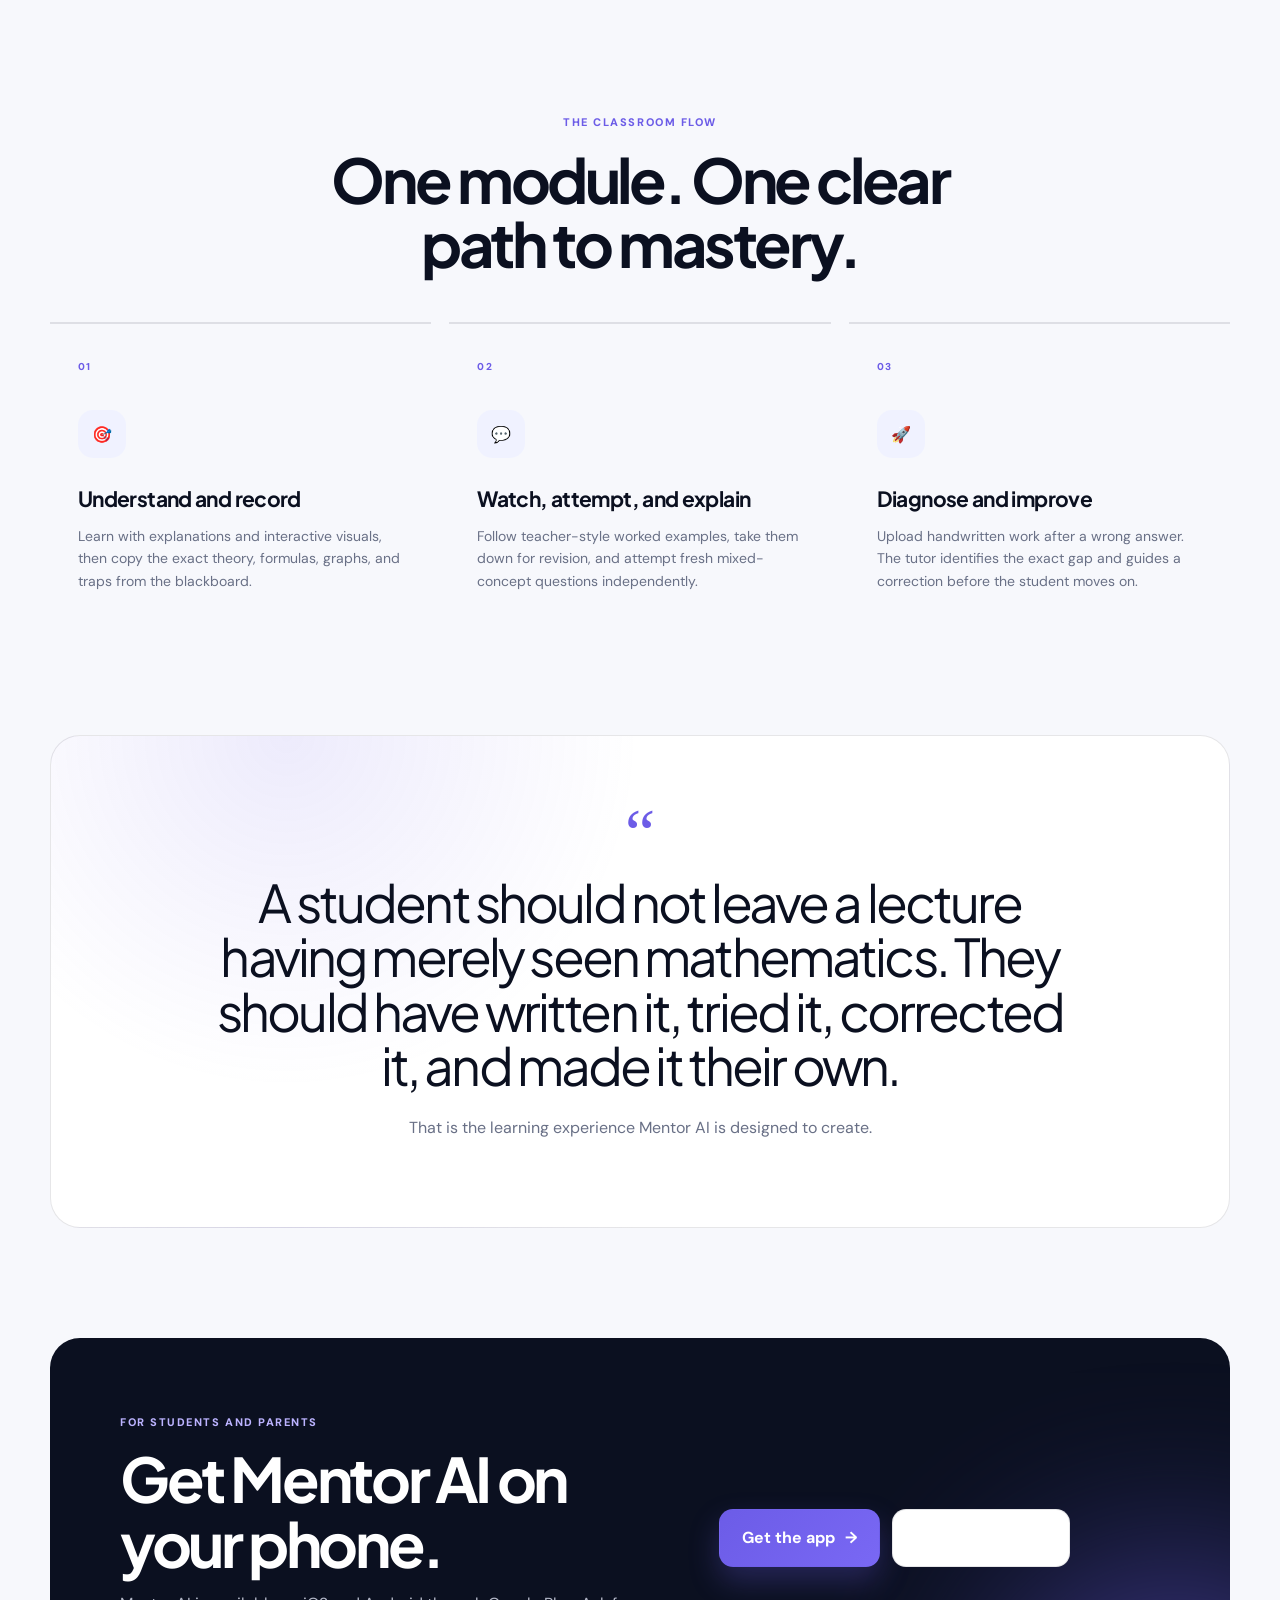
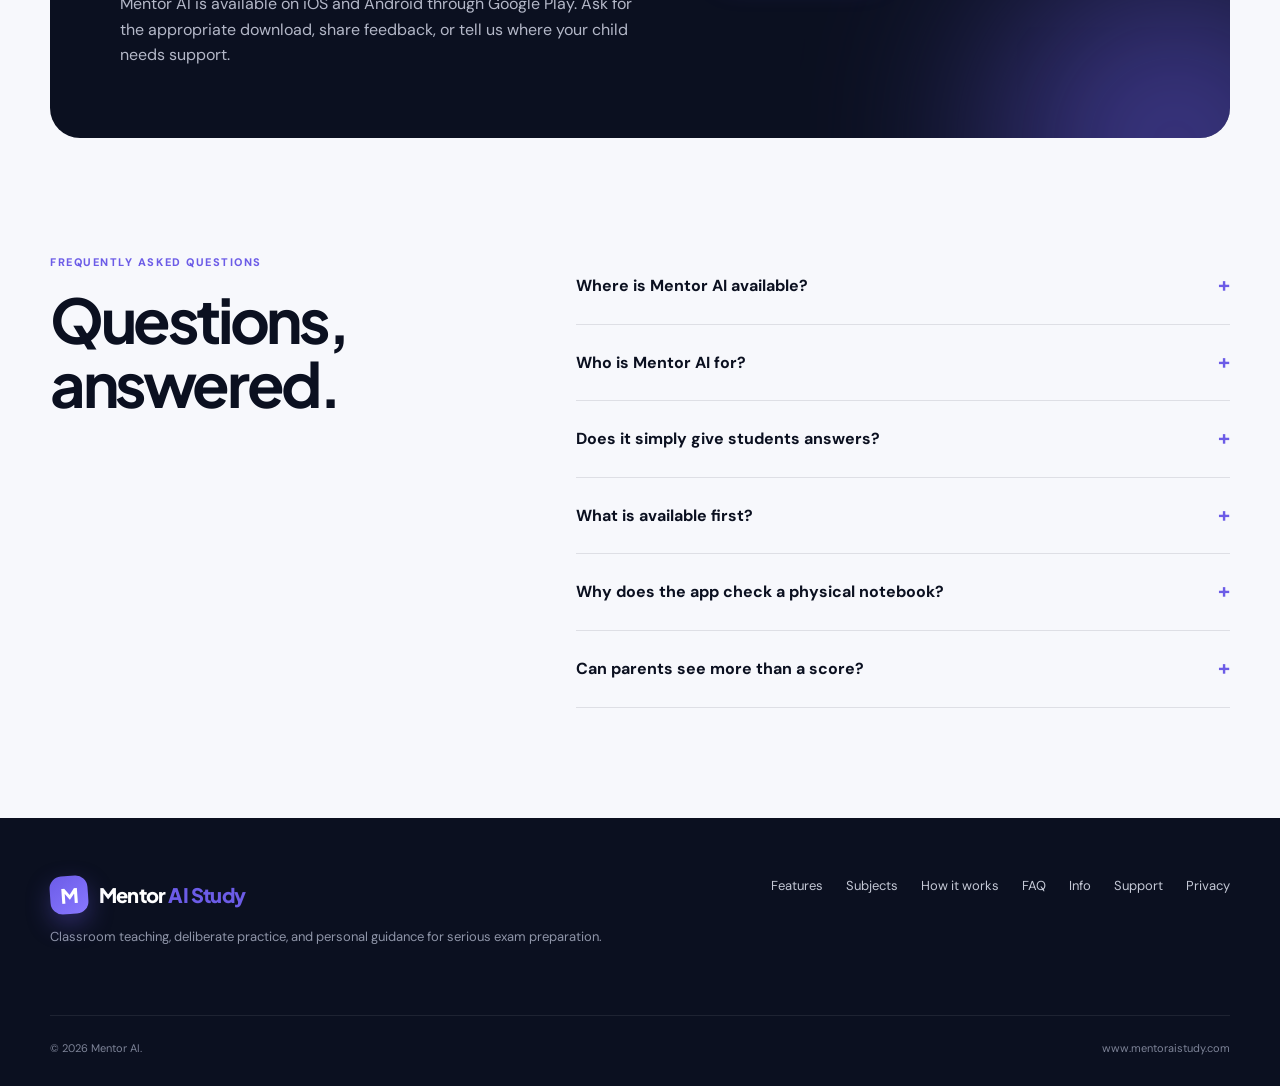
==== commit 4d3eae13: "Rename site to Mentor AI and add mobile availability" ====
--- a/index.html
+++ b/index.html
@@ -4,11 +4,11 @@
   <meta charset="utf-8" />
   <meta name="viewport" content="width=device-width, initial-scale=1" />
 
-  <title>Mentor AI Study — Classroom-style JEE learning, built for mastery</title>
-  <meta name="description" content="Mentor AI Study combines classroom-style JEE lessons, blackboard notes, guided problem solving, notebook checks, and personal AI support in one iPhone app." />
+  <title>Mentor AI — Classroom-style JEE learning, built for mastery</title>
+  <meta name="description" content="Mentor AI combines classroom-style JEE lessons, blackboard notes, guided problem solving, notebook checks, and personal AI support on iOS and Android." />
   <meta name="theme-color" content="#0b1020" />
 
-  <meta property="og:title" content="Mentor AI Study — A complete JEE classroom in your pocket" />
+  <meta property="og:title" content="Mentor AI — A complete JEE classroom in your pocket" />
   <meta property="og:description" content="Learn concepts from foundations to JEE Advanced, write the blackboard record, solve guided problems, and receive personal help without being handed the answer." />
   <meta property="og:type" content="website" />
   <meta property="og:url" content="https://www.mentoraistudy.com/" />
@@ -16,7 +16,7 @@
   <meta property="og:image:width" content="1200" />
   <meta property="og:image:height" content="630" />
   <meta name="twitter:card" content="summary_large_image" />
-  <meta name="twitter:title" content="Mentor AI Study — A complete JEE classroom in your pocket" />
+  <meta name="twitter:title" content="Mentor AI — A complete JEE classroom in your pocket" />
   <meta name="twitter:description" content="Classroom-style lessons, blackboard records, guided JEE problem solving, notebook checks, and personal AI support." />
   <meta name="twitter:image" content="https://www.mentoraistudy.com/assets/mentor-ai-study-social.png" />
   <link rel="canonical" href="https://www.mentoraistudy.com/" />
@@ -303,6 +303,26 @@
   flex-wrap: wrap;
 }
 
+.platform-availability {
+  display: flex;
+  flex-wrap: wrap;
+  gap: 10px;
+  margin-top: 18px;
+}
+
+.platform-badge {
+  display: inline-flex;
+  align-items: center;
+  gap: 8px;
+  padding: 9px 13px;
+  border: 1px solid var(--line);
+  border-radius: 999px;
+  background: rgba(255, 255, 255, 0.82);
+  color: var(--ink);
+  font-size: 14px;
+  font-weight: 700;
+}
+
 .hero-stats {
   display: flex;
   gap: 44px;
@@ -1268,7 +1288,7 @@
 
   <header class="header" id="top">
     <div class="nav-shell">
-      <a href="#top" class="logo" aria-label="Mentor AI Study home">
+      <a href="#top" class="logo" aria-label="Mentor AI home">
         <span class="logo-icon">M</span>
         <span>Mentor <span class="logo-accent">AI Study</span></span>
       </a>
@@ -1283,7 +1303,7 @@
         <a href="#subjects">Curriculum</a>
         <a href="#how-it-works">Classroom flow</a>
         <a href="#faq">FAQ</a>
-        <a href="#early-access" class="button button-small">Get early access</a>
+        <a href="#early-access" class="button button-small">Get Mentor AI</a>
       </nav>
     </div>
   </header>
@@ -1302,7 +1322,7 @@
         </h1>
 
         <p class="hero-copy">
-          Mentor AI Study teaches from foundations to exam-level mastery with structured
+          Mentor AI teaches from foundations to exam-level mastery with structured
           lectures, blackboard records, interactive visuals, handwritten work checks,
           and an AI tutor that guides the next step instead of revealing the answer.
         </p>
@@ -1315,6 +1335,11 @@
           <a href="#demo" class="button button-secondary">
             See the classroom flow
           </a>
+        </div>
+
+        <div class="platform-availability" aria-label="Supported mobile platforms">
+          <span class="platform-badge">● Available on iOS</span>
+          <span class="platform-badge">▶ Available on Android · Google Play</span>
         </div>
 
         <div class="hero-stats" aria-label="Product highlights">
@@ -1357,7 +1382,7 @@
             <div class="chat-message ai-message">
               <div class="avatar ai-avatar">M</div>
               <div class="message-body">
-                <span>Mentor AI Study</span>
+                <span>Mentor AI</span>
                 <p>
                   Let’s inspect your working before changing the answer. At x = 2,
                   which sign must the parabola have when both roots lie to the right?
@@ -1553,23 +1578,23 @@
         A student should not leave a lecture having merely seen mathematics. They should
         have written it, tried it, corrected it, and made it their own.
       </blockquote>
-      <p>That is the learning experience Mentor AI Study is designed to create.</p>
+      <p>That is the learning experience Mentor AI is designed to create.</p>
     </section>
 
     <section class="section-shell cta-section reveal" id="early-access">
       <div class="cta-glow"></div>
       <div>
         <span class="section-kicker light">For students and parents</span>
-        <h2>Help us build the classroom students deserve.</h2>
+        <h2>Get Mentor AI on your phone.</h2>
         <p>
-          Mentor AI Study is in active development. Request access, share feedback,
-          or tell us where your child needs the most support.
+          Mentor AI is available on iOS and Android through Google Play. Ask for the
+          appropriate download, share feedback, or tell us where your child needs support.
         </p>
       </div>
 
       <div class="hero-actions">
-        <a class="button button-primary" href="mailto:info@mentoraistudy.com?subject=Mentor%20AI%20Study%20Early%20Access">Request early access <span>→</span></a>
-        <a class="button button-secondary" href="mailto:support@mentoraistudy.com?subject=Mentor%20AI%20Study%20Support">Contact support</a>
+        <a class="button button-primary" href="mailto:info@mentoraistudy.com?subject=Mentor%20AI%20App%20Access">Get the app <span>→</span></a>
+        <a class="button button-secondary" href="mailto:support@mentoraistudy.com?subject=Mentor%20AI%20Support">Contact support</a>
       </div>
     </section>
 
@@ -1581,7 +1606,12 @@
 
       <div class="faq-list reveal delay-one">
         <details>
-          <summary>Who is Mentor AI Study for?</summary>
+          <summary>Where is Mentor AI available?</summary>
+          <p>Mentor AI is available for iOS and Android, including distribution through Google Play.</p>
+        </details>
+
+        <details>
+          <summary>Who is Mentor AI for?</summary>
           <p>
             The first release is for students preparing for JEE Main and Advanced,
             including students who need patient foundational teaching before advanced work.
@@ -1647,7 +1677,7 @@
       </div>
 
       <div class="footer-bottom">
-        <span>© <span id="year"></span> Mentor AI Study.</span>
+        <span>© <span id="year"></span> Mentor AI.</span>
         <span>www.mentoraistudy.com</span>
       </div>
     </div>
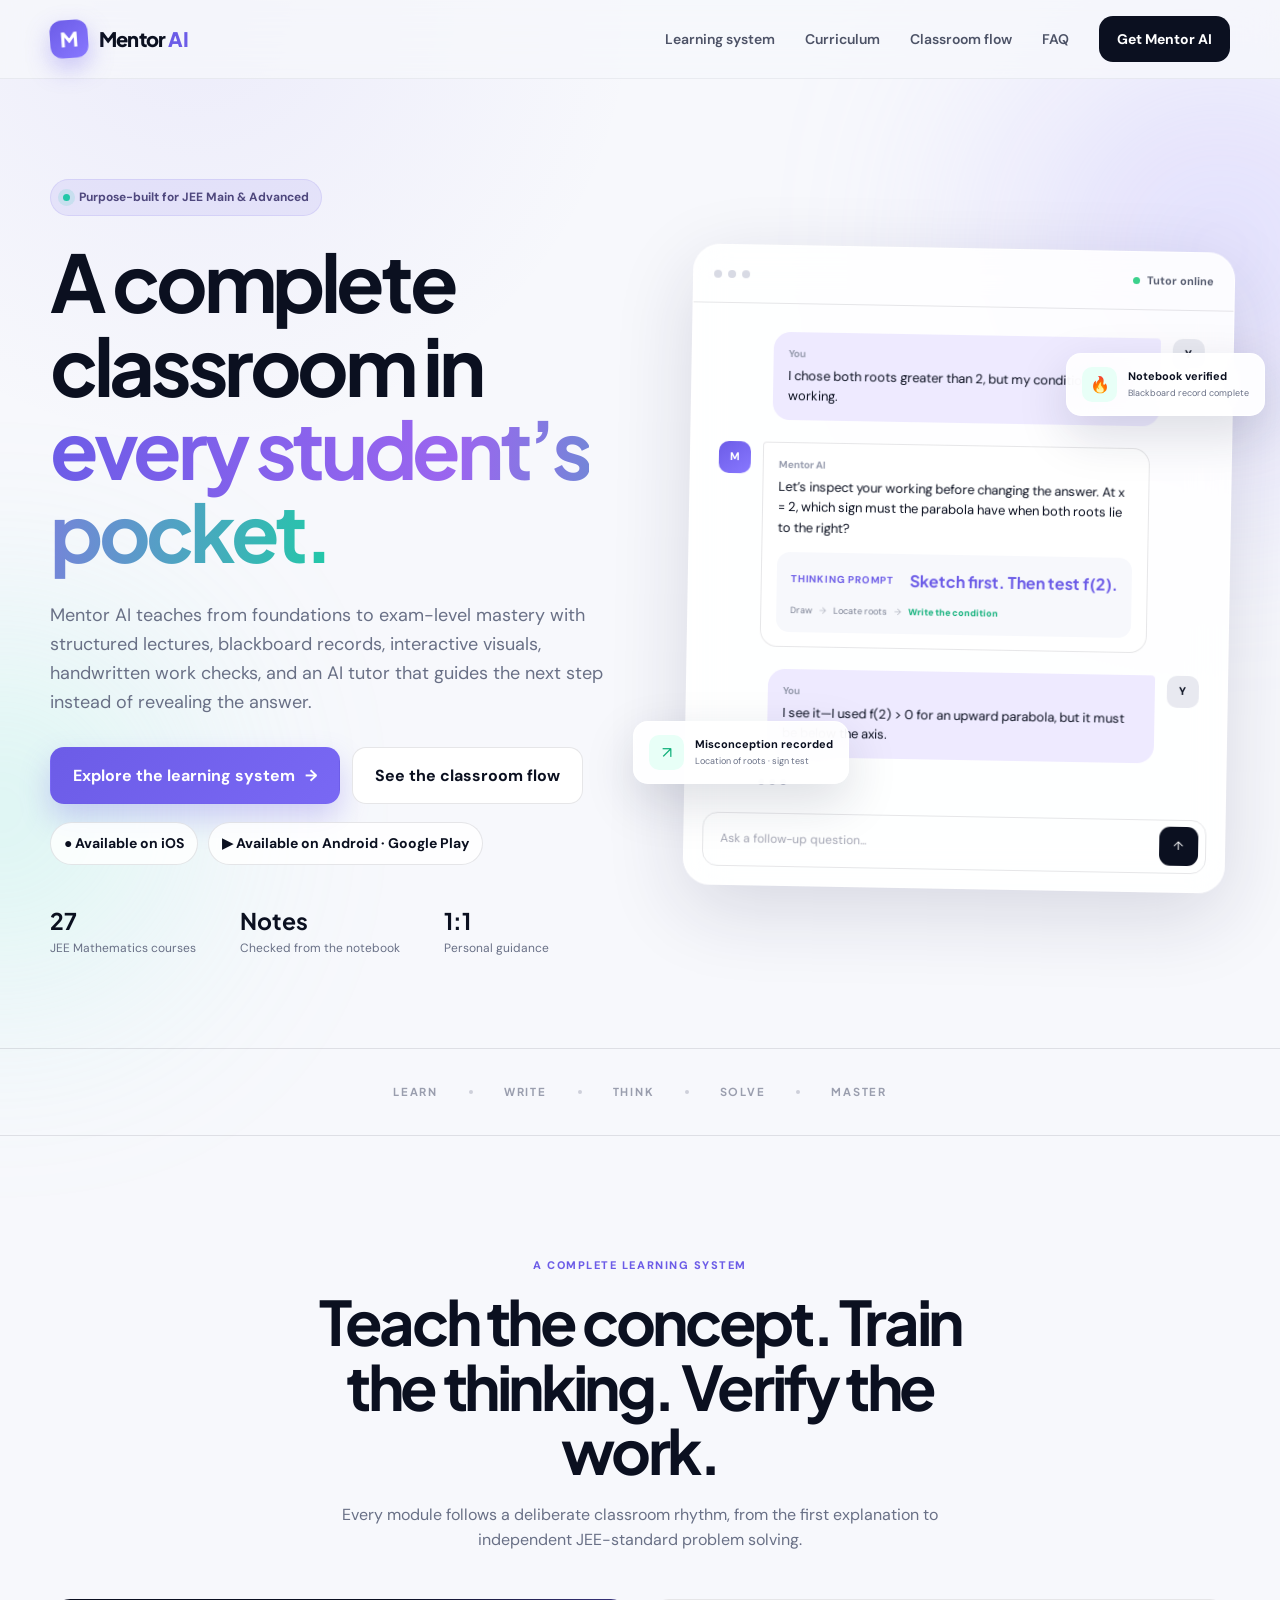
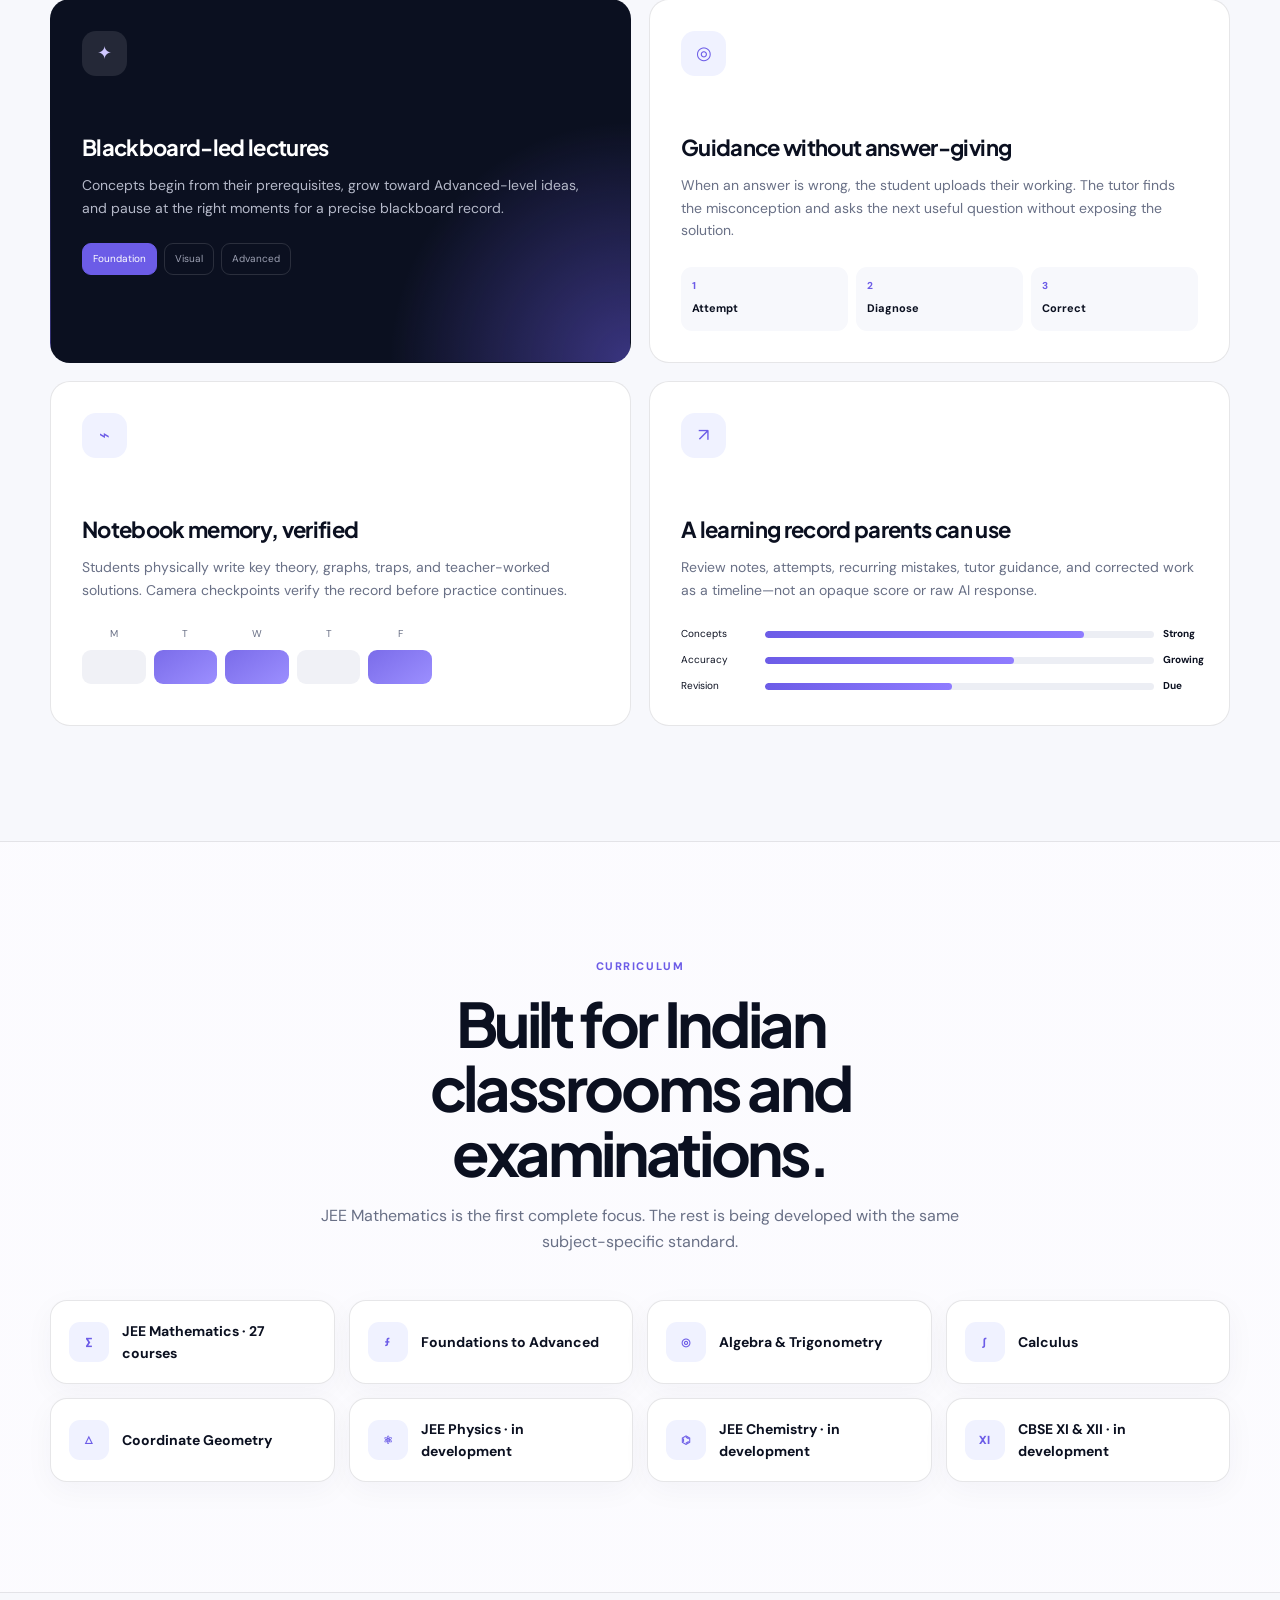
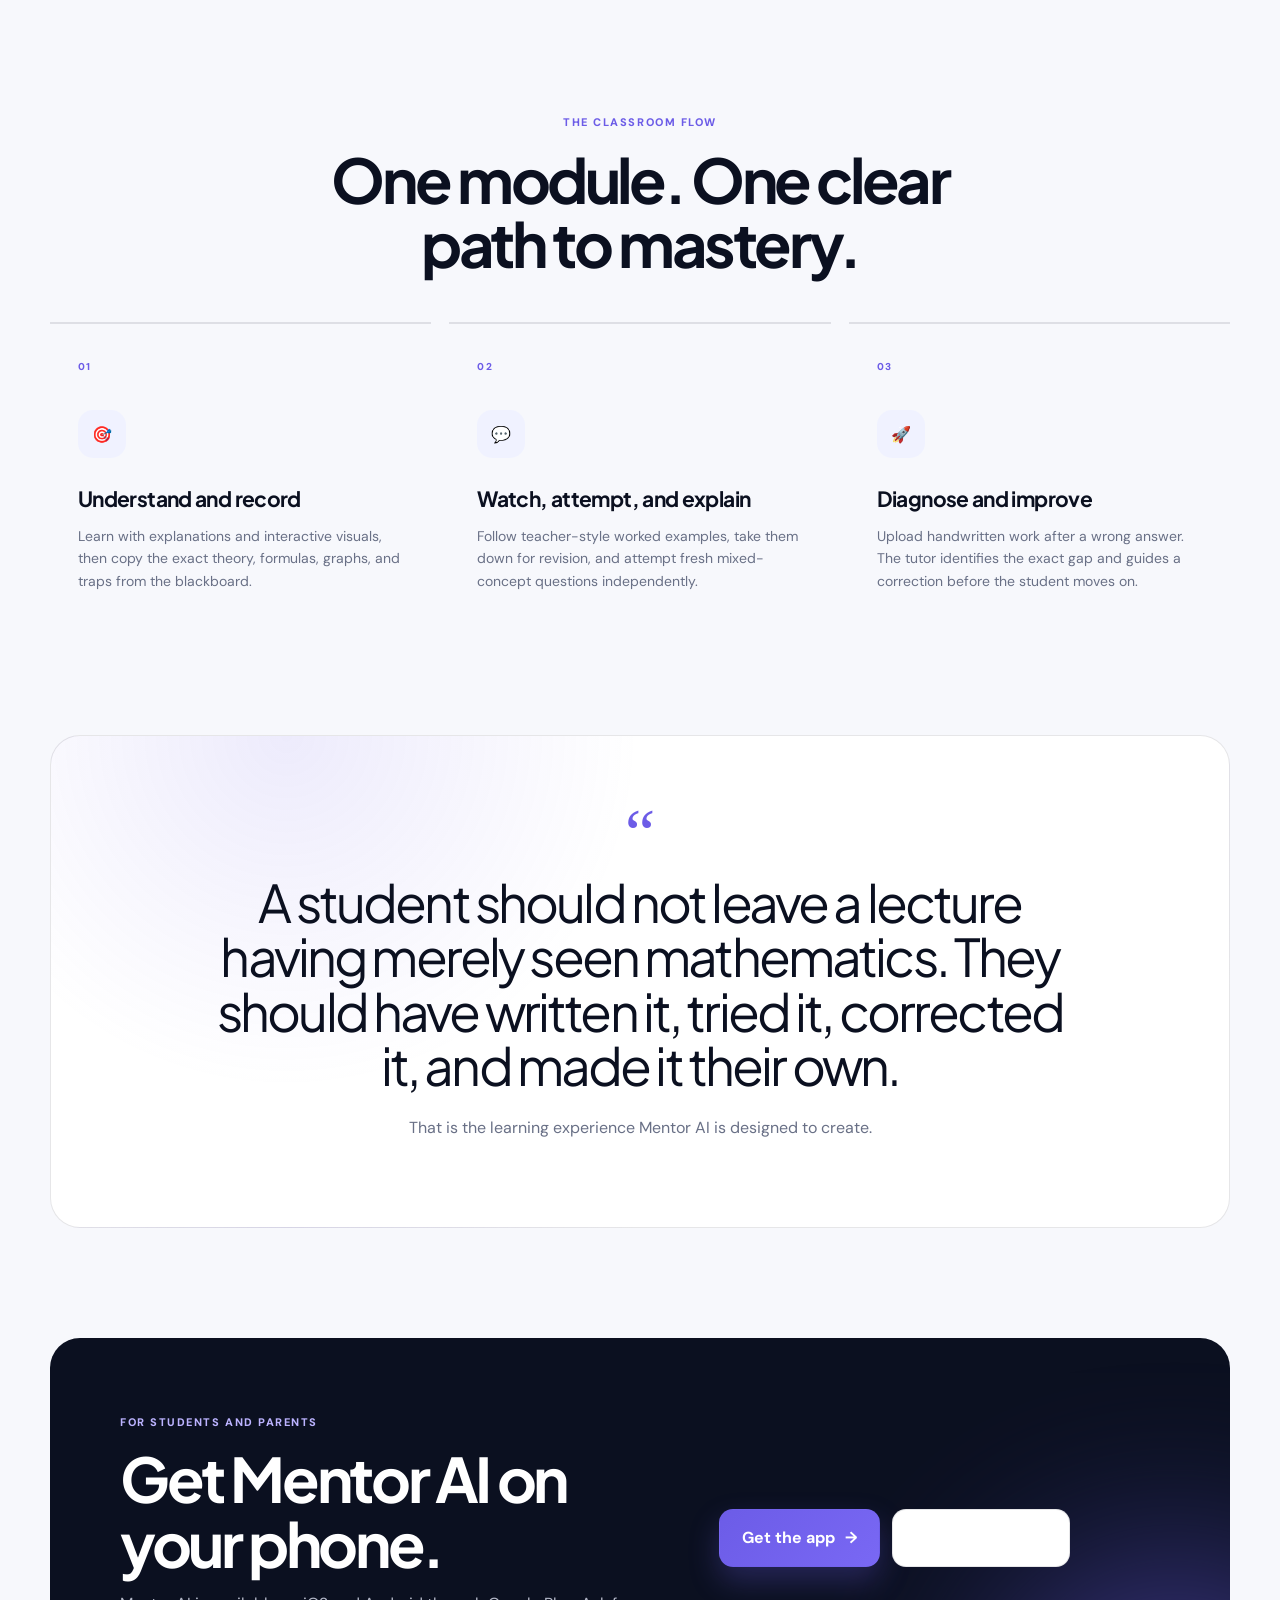
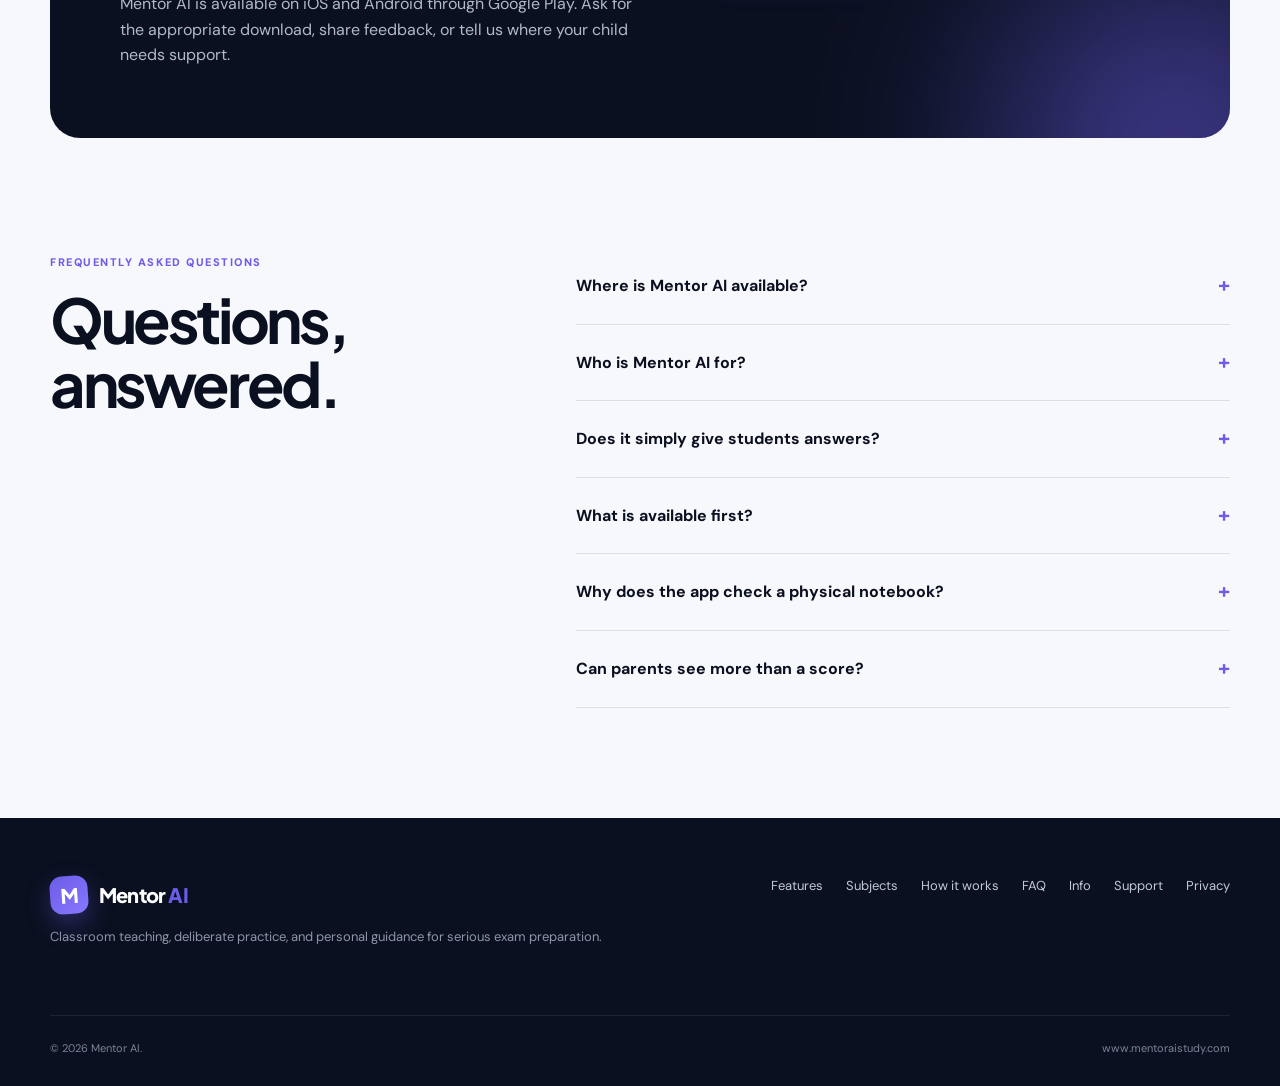
==== commit 9e75d0ed: "Fix split logo text to exact Mentor AI brand" ====
--- a/index.html
+++ b/index.html
@@ -1290,7 +1290,7 @@
     <div class="nav-shell">
       <a href="#top" class="logo" aria-label="Mentor AI home">
         <span class="logo-icon">M</span>
-        <span>Mentor <span class="logo-accent">AI Study</span></span>
+        <span>Mentor <span class="logo-accent">AI</span></span>
       </a>
 
       <button class="menu-button" type="button" aria-expanded="false" aria-controls="main-nav">
@@ -1661,7 +1661,7 @@
       <div>
         <a href="#top" class="logo">
           <span class="logo-icon">M</span>
-          <span>Mentor <span class="logo-accent">AI Study</span></span>
+          <span>Mentor <span class="logo-accent">AI</span></span>
         </a>
         <p>Classroom teaching, deliberate practice, and personal guidance for serious exam preparation.</p>
       </div>
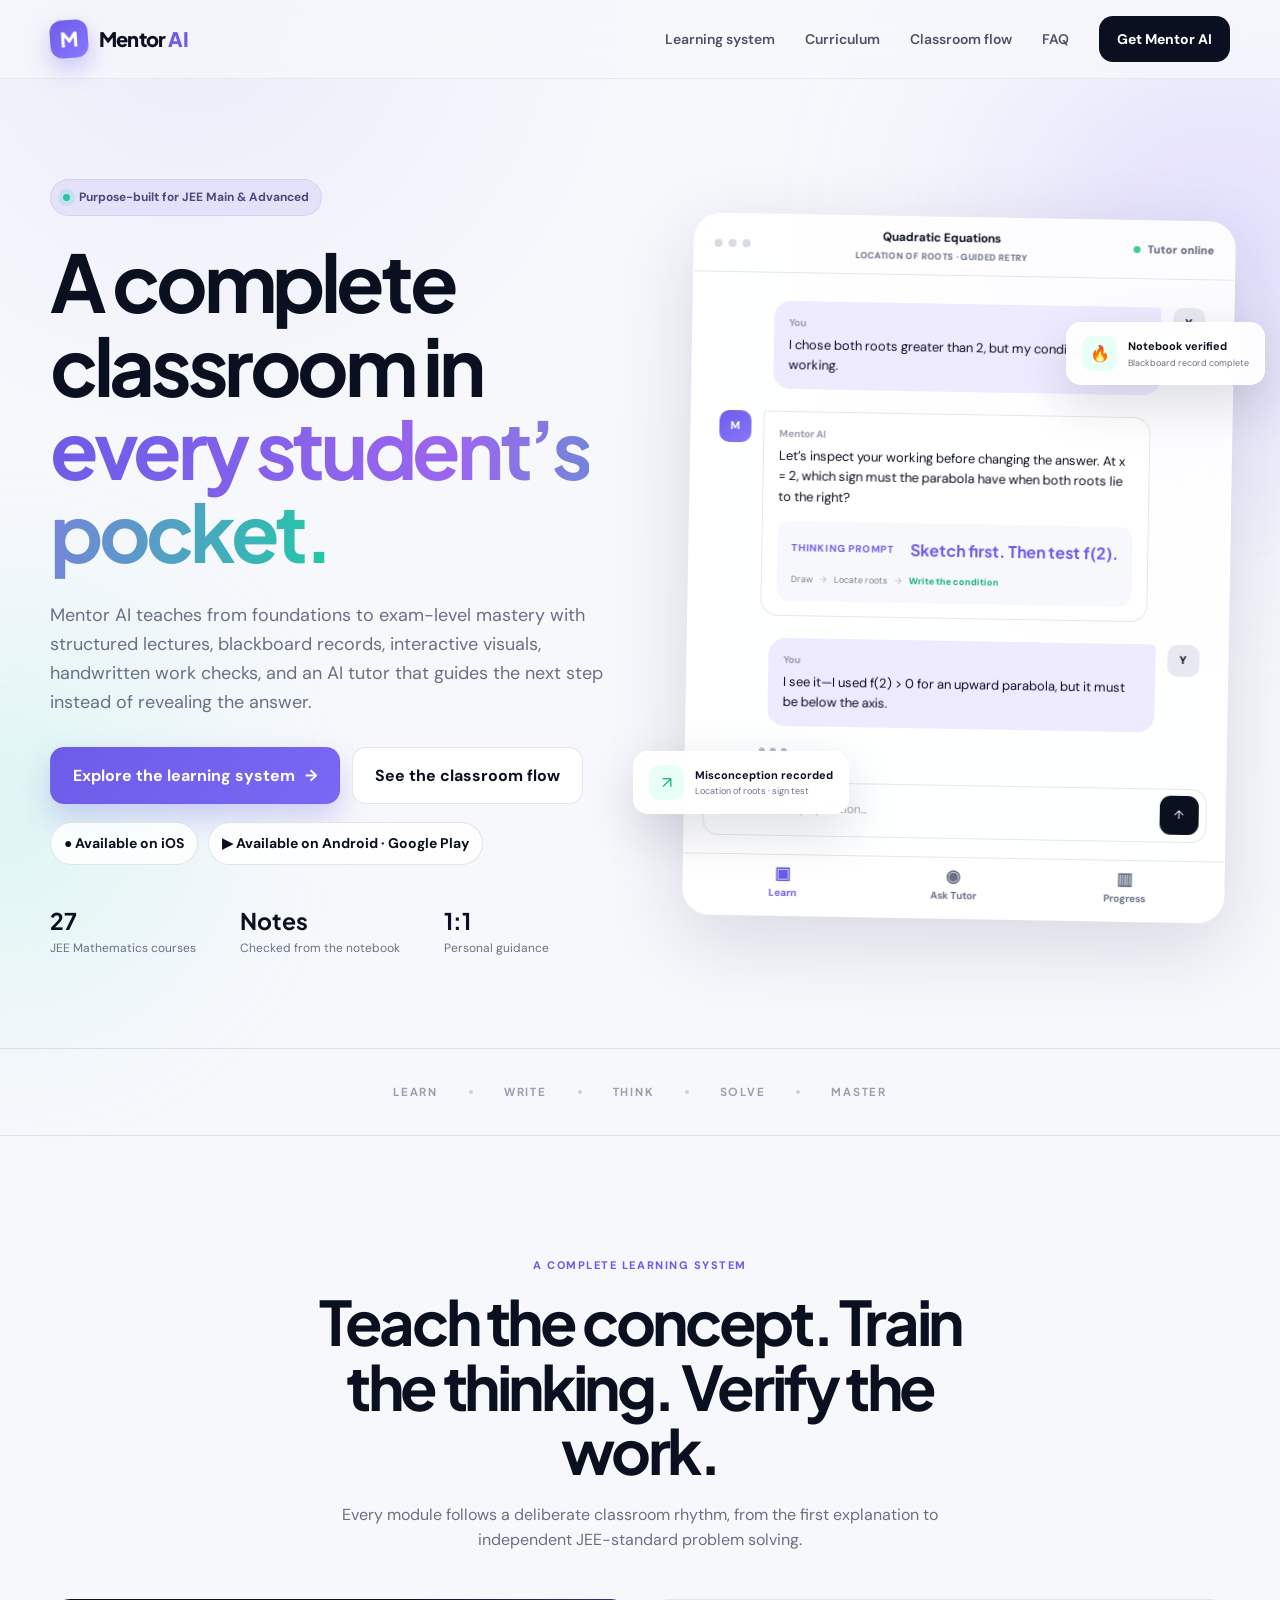
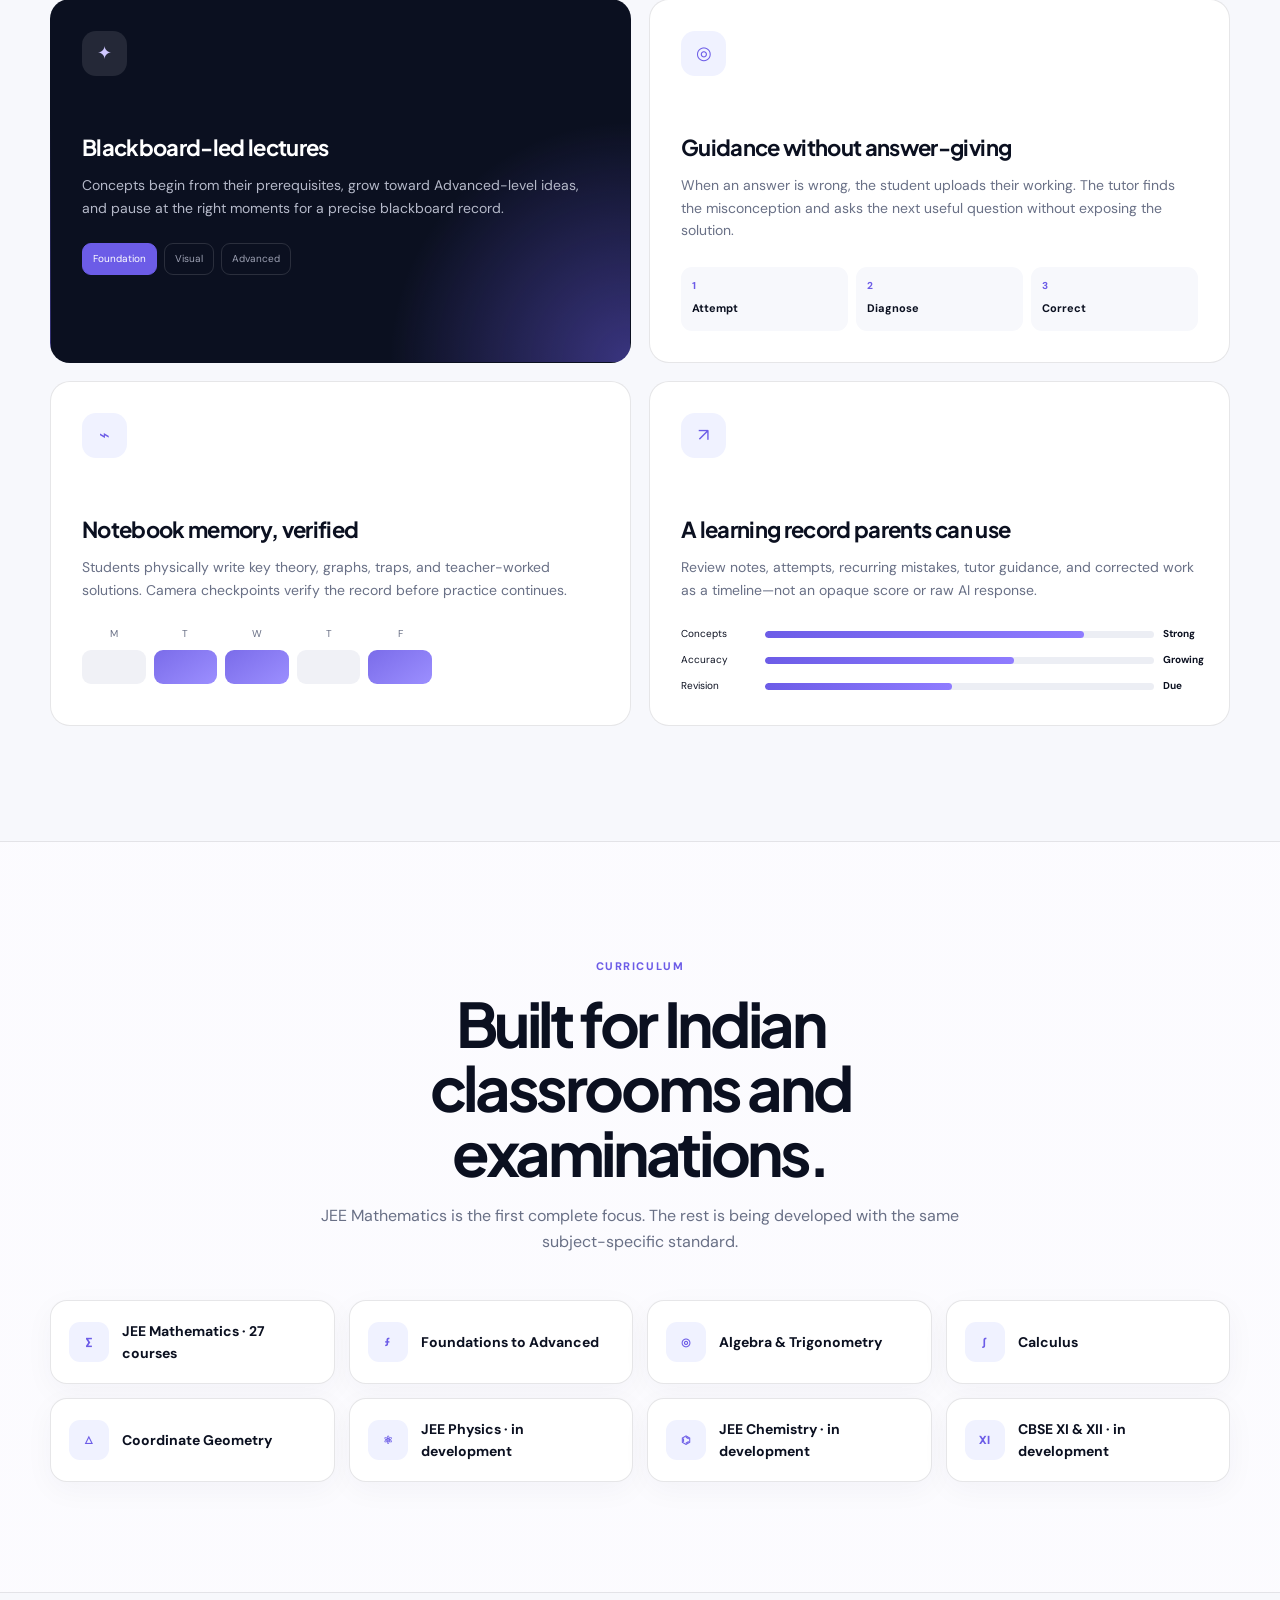
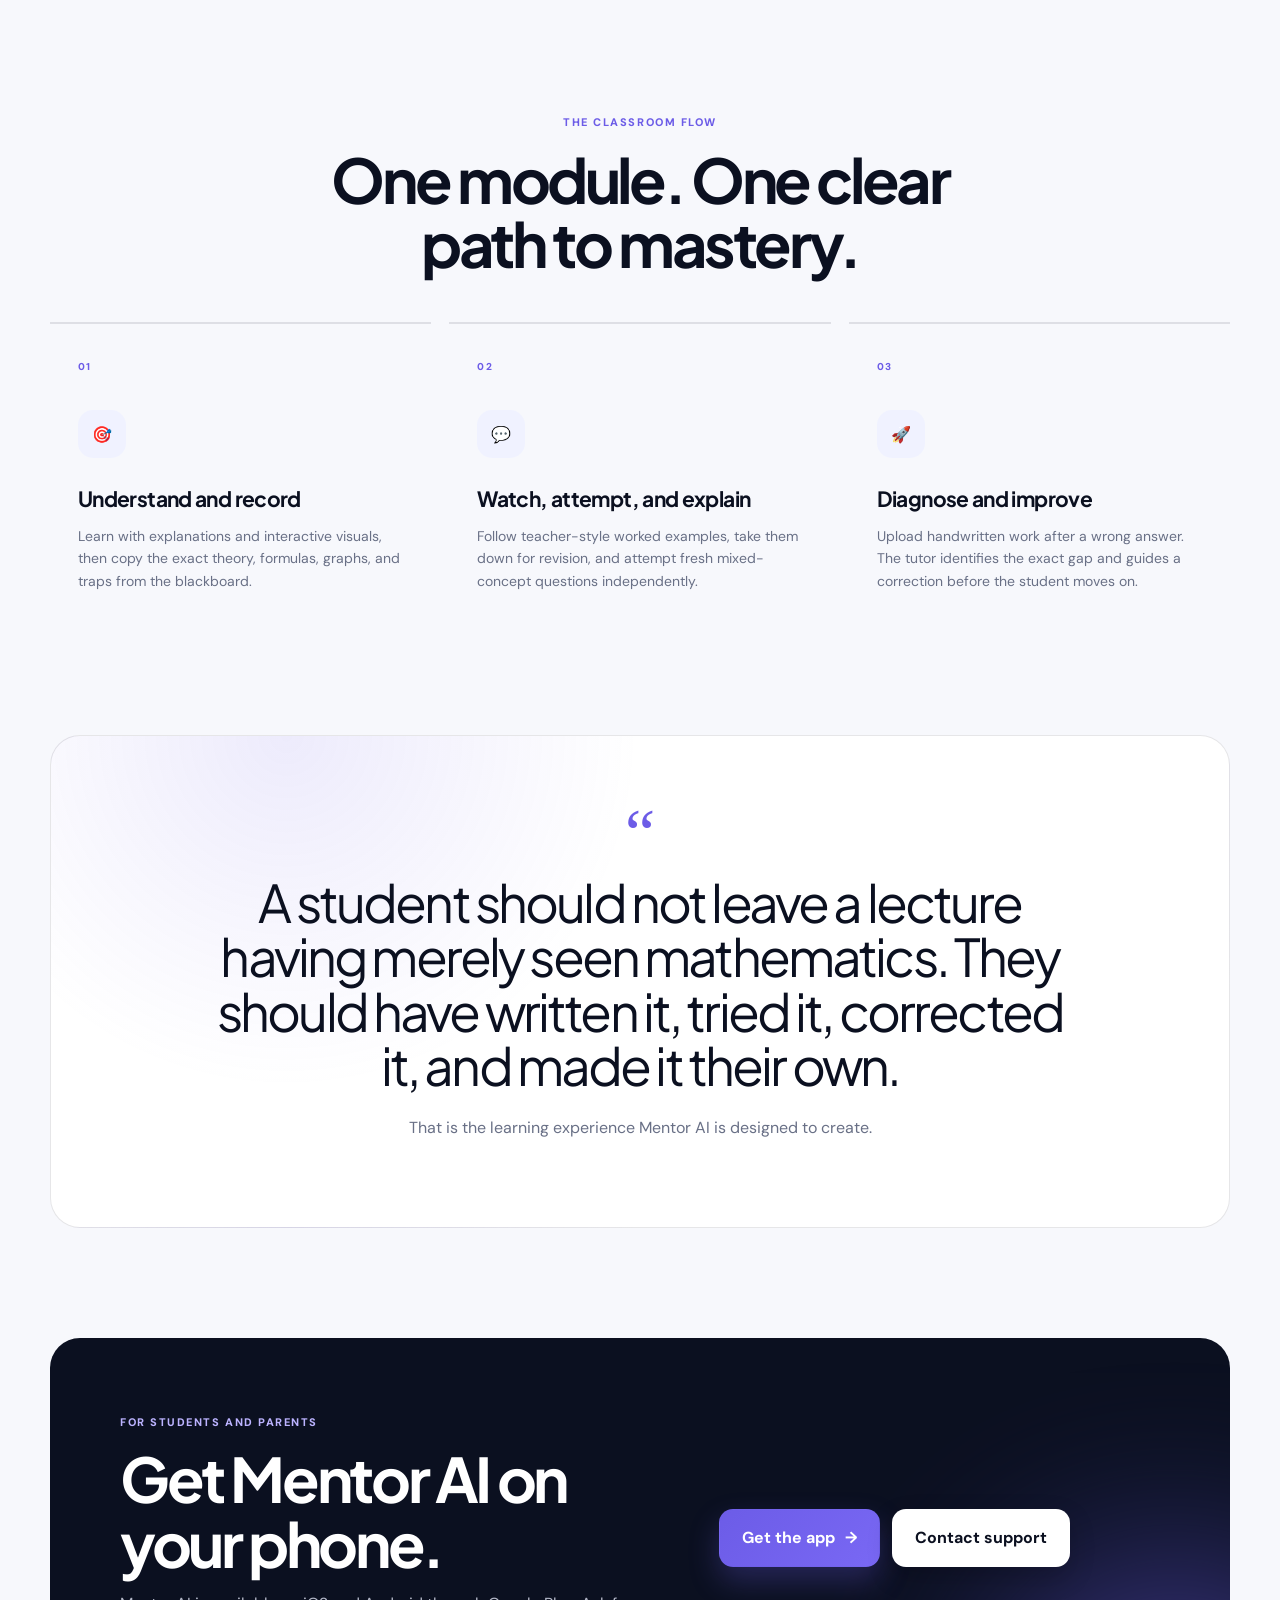
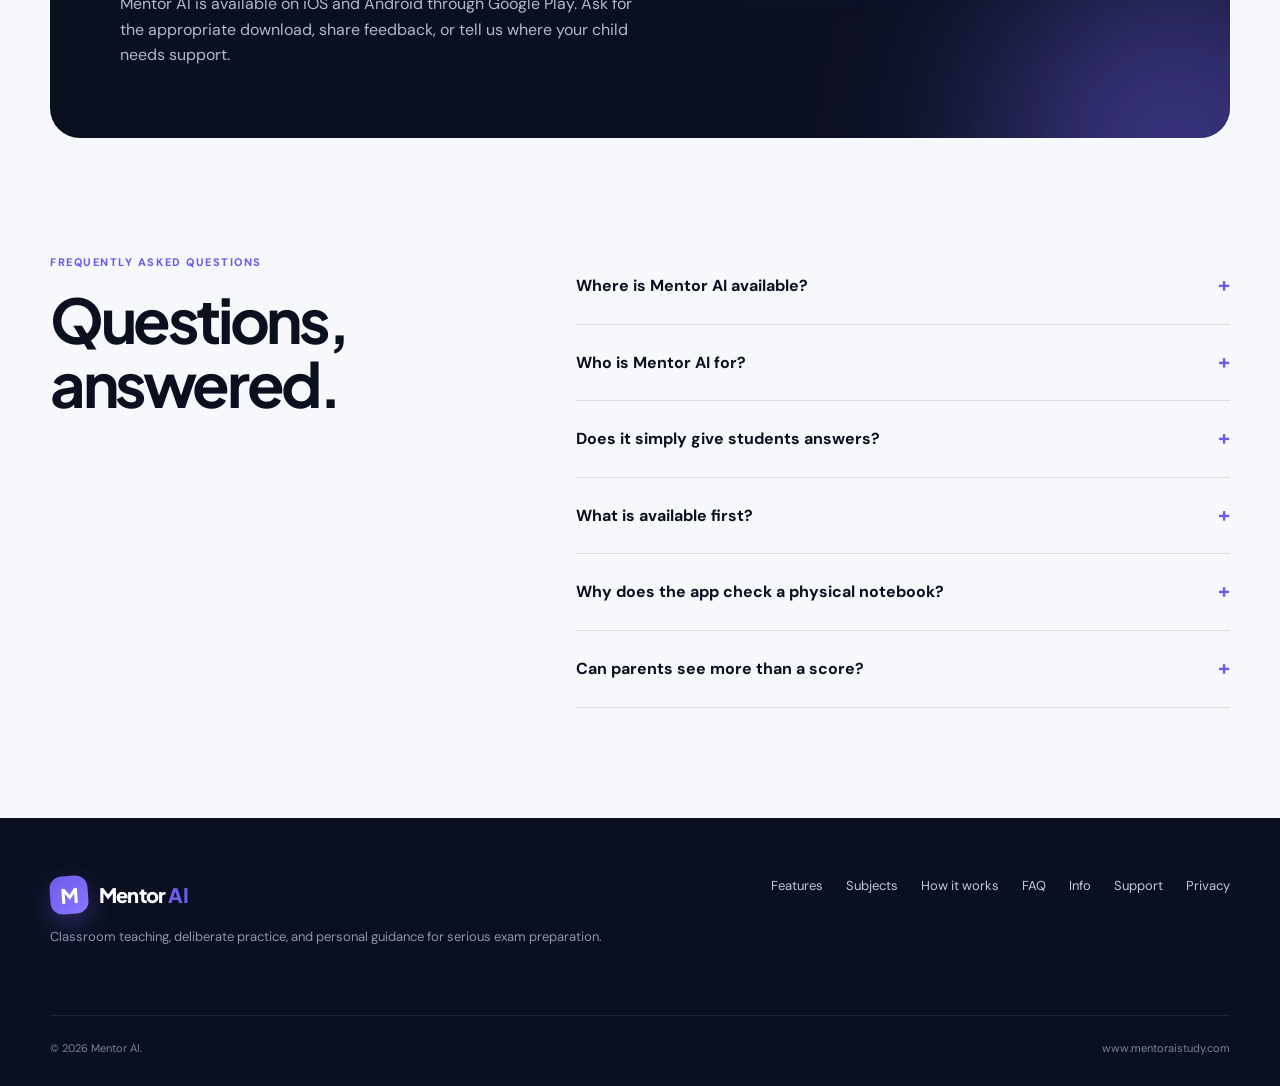
==== commit f8460e36: "Align landing page controls with Mentor AI app UI" ====
--- a/index.html
+++ b/index.html
@@ -227,6 +227,7 @@
 
 .button-secondary {
   padding: 15px 22px;
+  color: var(--ink);
   background: white;
   border-color: var(--line);
 }
@@ -381,6 +382,25 @@
   background: #d8daE4;
 }
 
+.window-course {
+  display: grid;
+  gap: 2px;
+  text-align: center;
+}
+
+.window-course strong {
+  color: var(--ink);
+  font-size: 12px;
+}
+
+.window-course span {
+  color: var(--muted);
+  font-size: 9px;
+  font-weight: 700;
+  letter-spacing: 0.04em;
+  text-transform: uppercase;
+}
+
 .online-status {
   display: flex;
   align-items: center;
@@ -544,6 +564,33 @@
   border: 1px solid var(--line);
   border-radius: 15px;
   font-size: 12px;
+}
+
+.app-tab-bar {
+  display: grid;
+  grid-template-columns: repeat(3, 1fr);
+  gap: 6px;
+  padding: 10px 16px 14px;
+  border-top: 1px solid var(--line);
+  background: rgba(255, 255, 255, 0.96);
+}
+
+.app-tab {
+  display: grid;
+  justify-items: center;
+  gap: 3px;
+  color: var(--muted);
+  font-size: 10px;
+  font-weight: 700;
+}
+
+.app-tab b {
+  font-size: 17px;
+  line-height: 1;
+}
+
+.app-tab.active {
+  color: var(--primary);
 }
 
 .chat-input button {
@@ -983,6 +1030,20 @@
   max-width: 600px;
   margin-bottom: 0;
   color: #b4b8c8;
+}
+
+.cta-section .button-secondary {
+  color: var(--dark);
+  border-color: rgba(255, 255, 255, 0.78);
+  background: white;
+  box-shadow: 0 10px 26px rgba(0, 0, 0, 0.18);
+}
+
+.cta-section .button-secondary:hover,
+.cta-section .button-secondary:focus-visible {
+  color: var(--primary-dark);
+  border-color: white;
+  background: #f4f2ff;
 }
 
 .waitlist-form > div {
@@ -1364,6 +1425,10 @@
             <div class="window-controls">
               <span></span><span></span><span></span>
             </div>
+            <div class="window-course">
+              <strong>Quadratic Equations</strong>
+              <span>Location of roots · guided retry</span>
+            </div>
             <div class="online-status">
               <span></span>
               Tutor online
@@ -1421,6 +1486,12 @@
             <span>Ask a follow-up question...</span>
             <button type="button" aria-label="Send message">↑</button>
           </div>
+
+          <div class="app-tab-bar" aria-label="Mentor AI app navigation preview">
+            <span class="app-tab active"><b>▣</b>Learn</span>
+            <span class="app-tab"><b>◉</b>Ask Tutor</span>
+            <span class="app-tab"><b>▥</b>Progress</span>
+          </div>
         </div>
 
         <div class="floating-card progress-card">
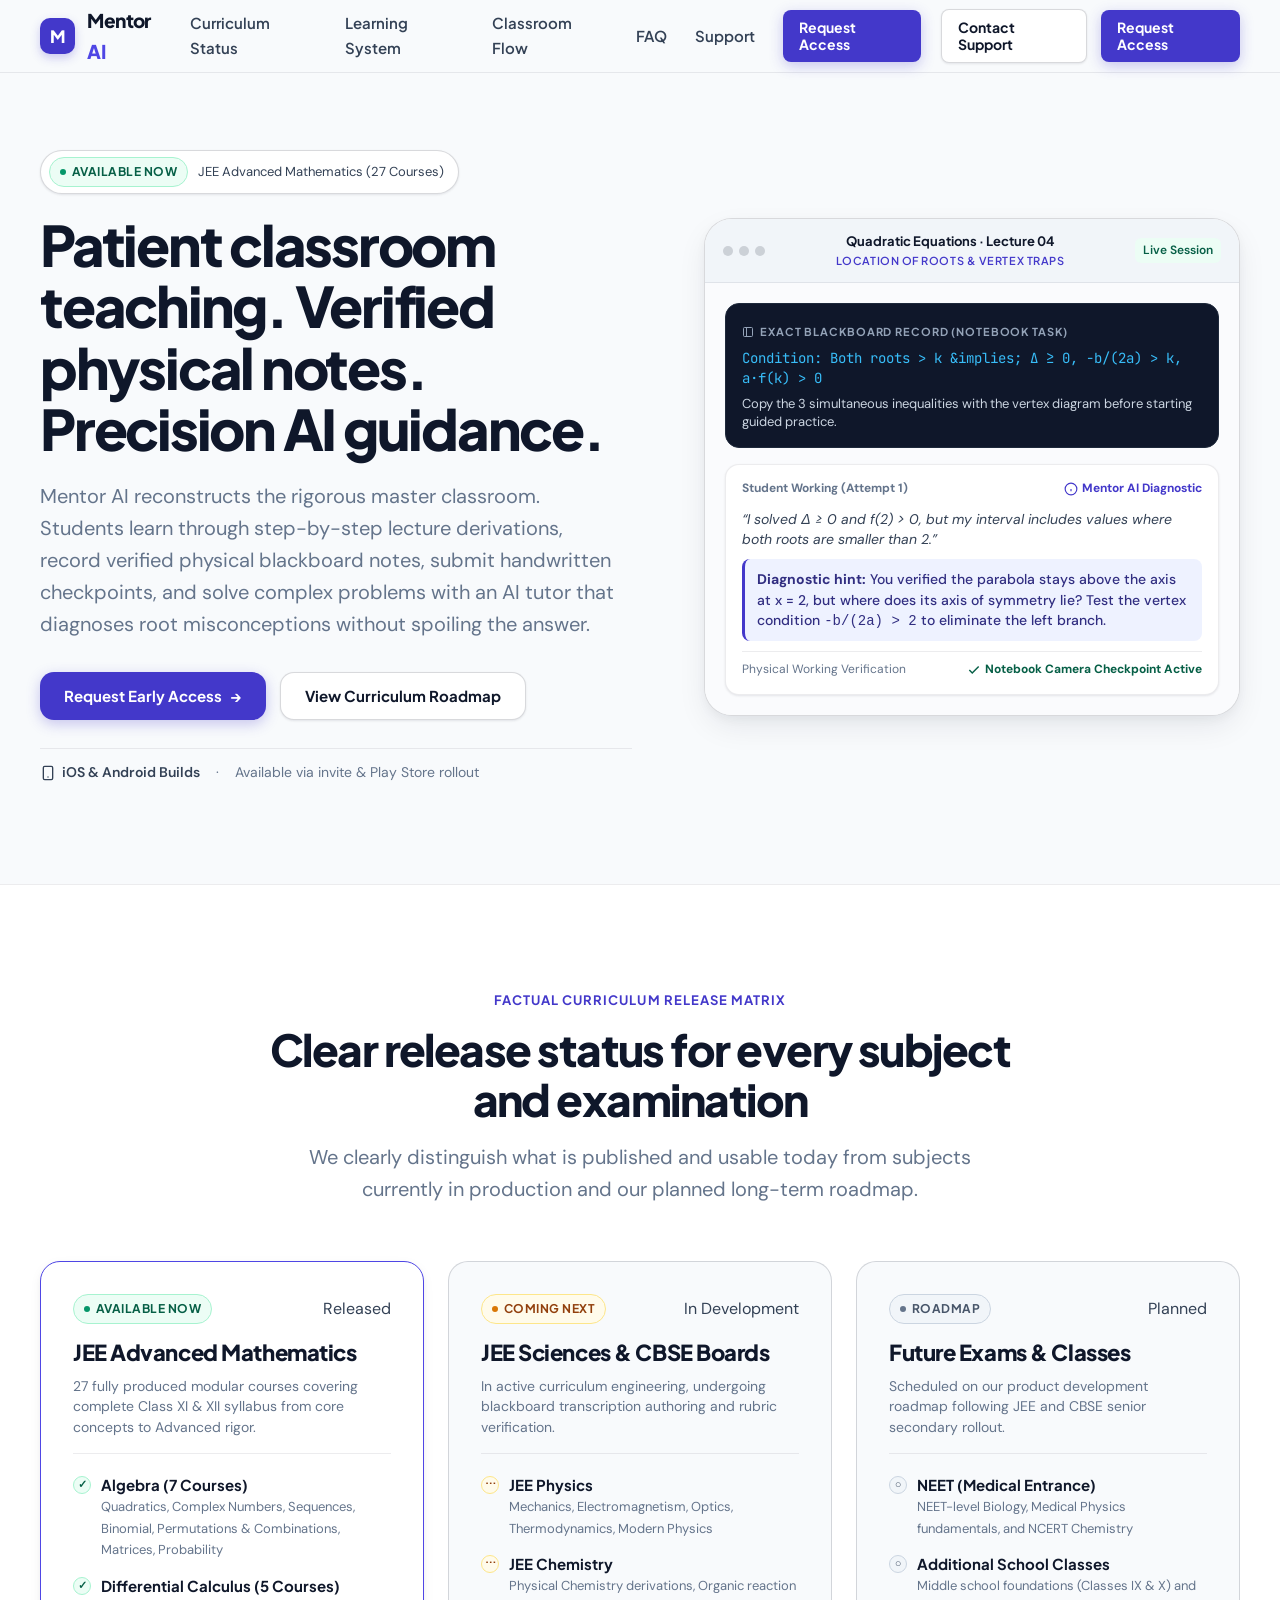
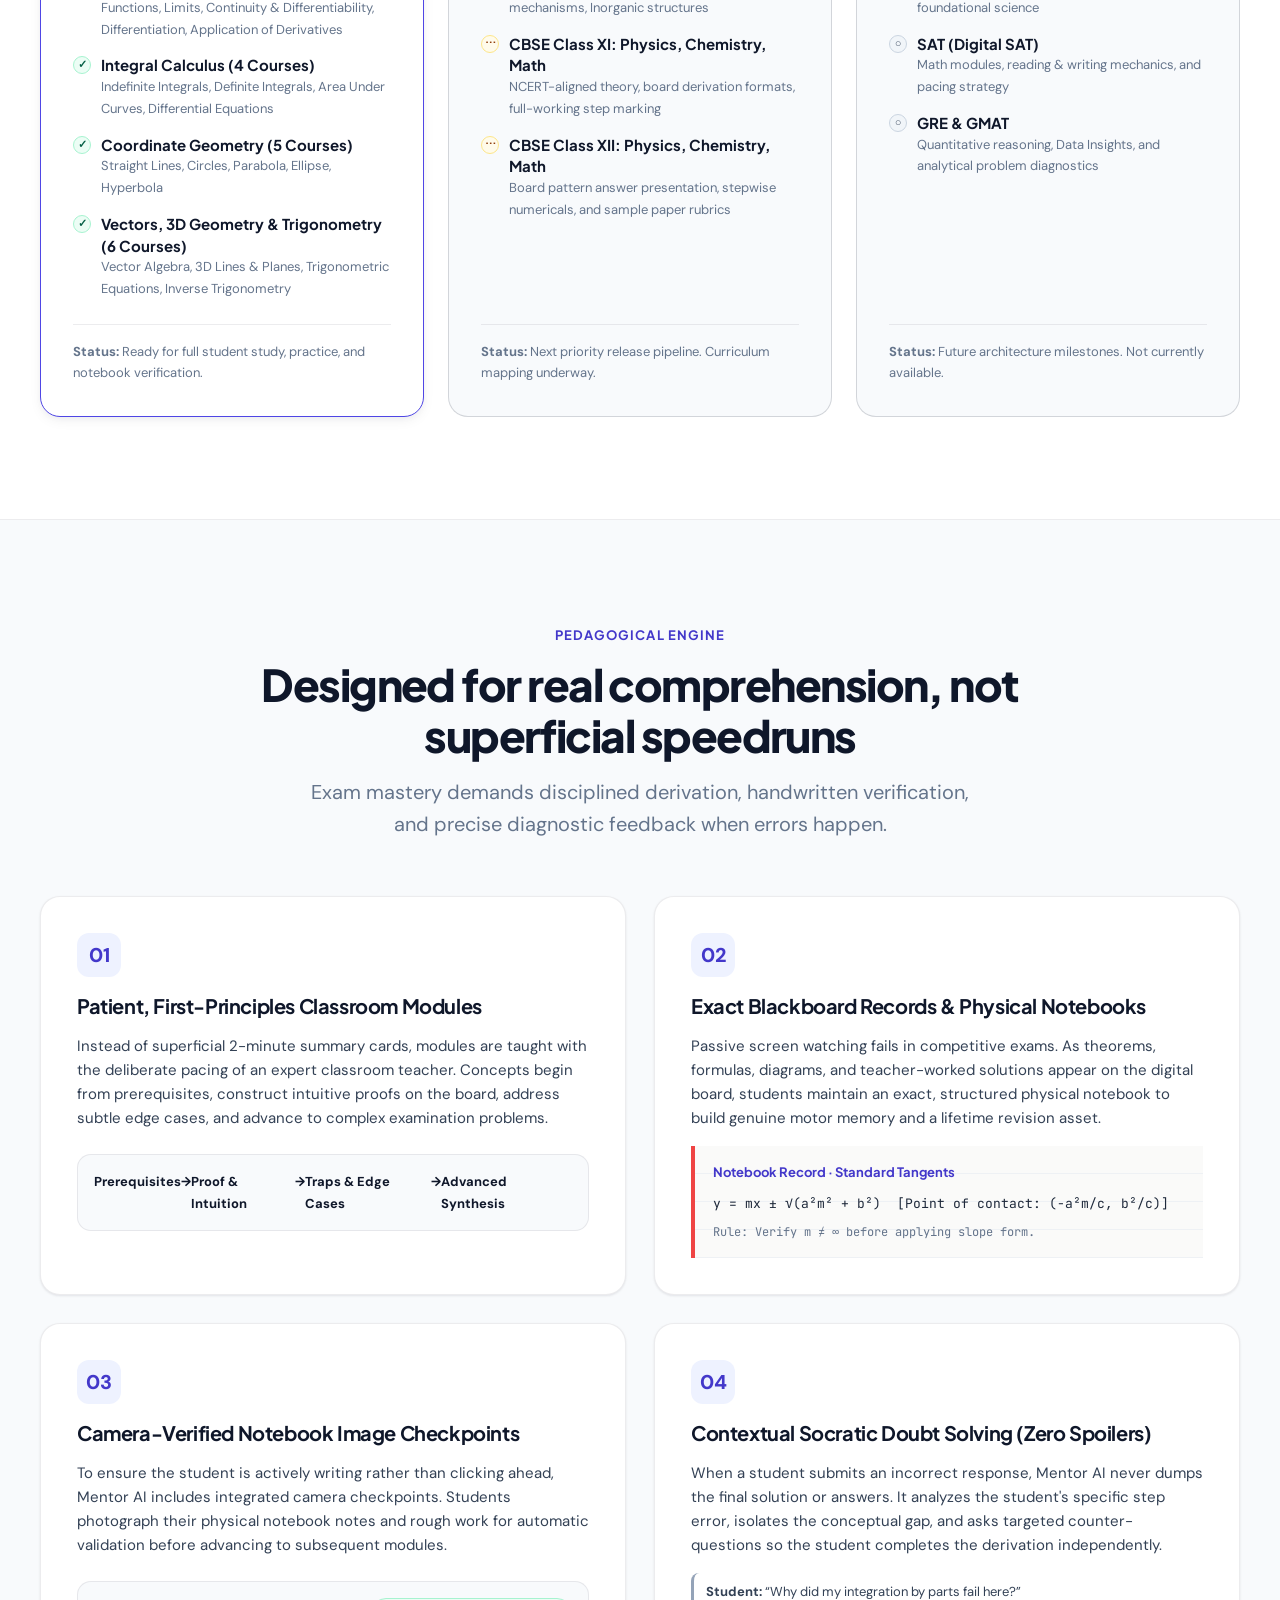
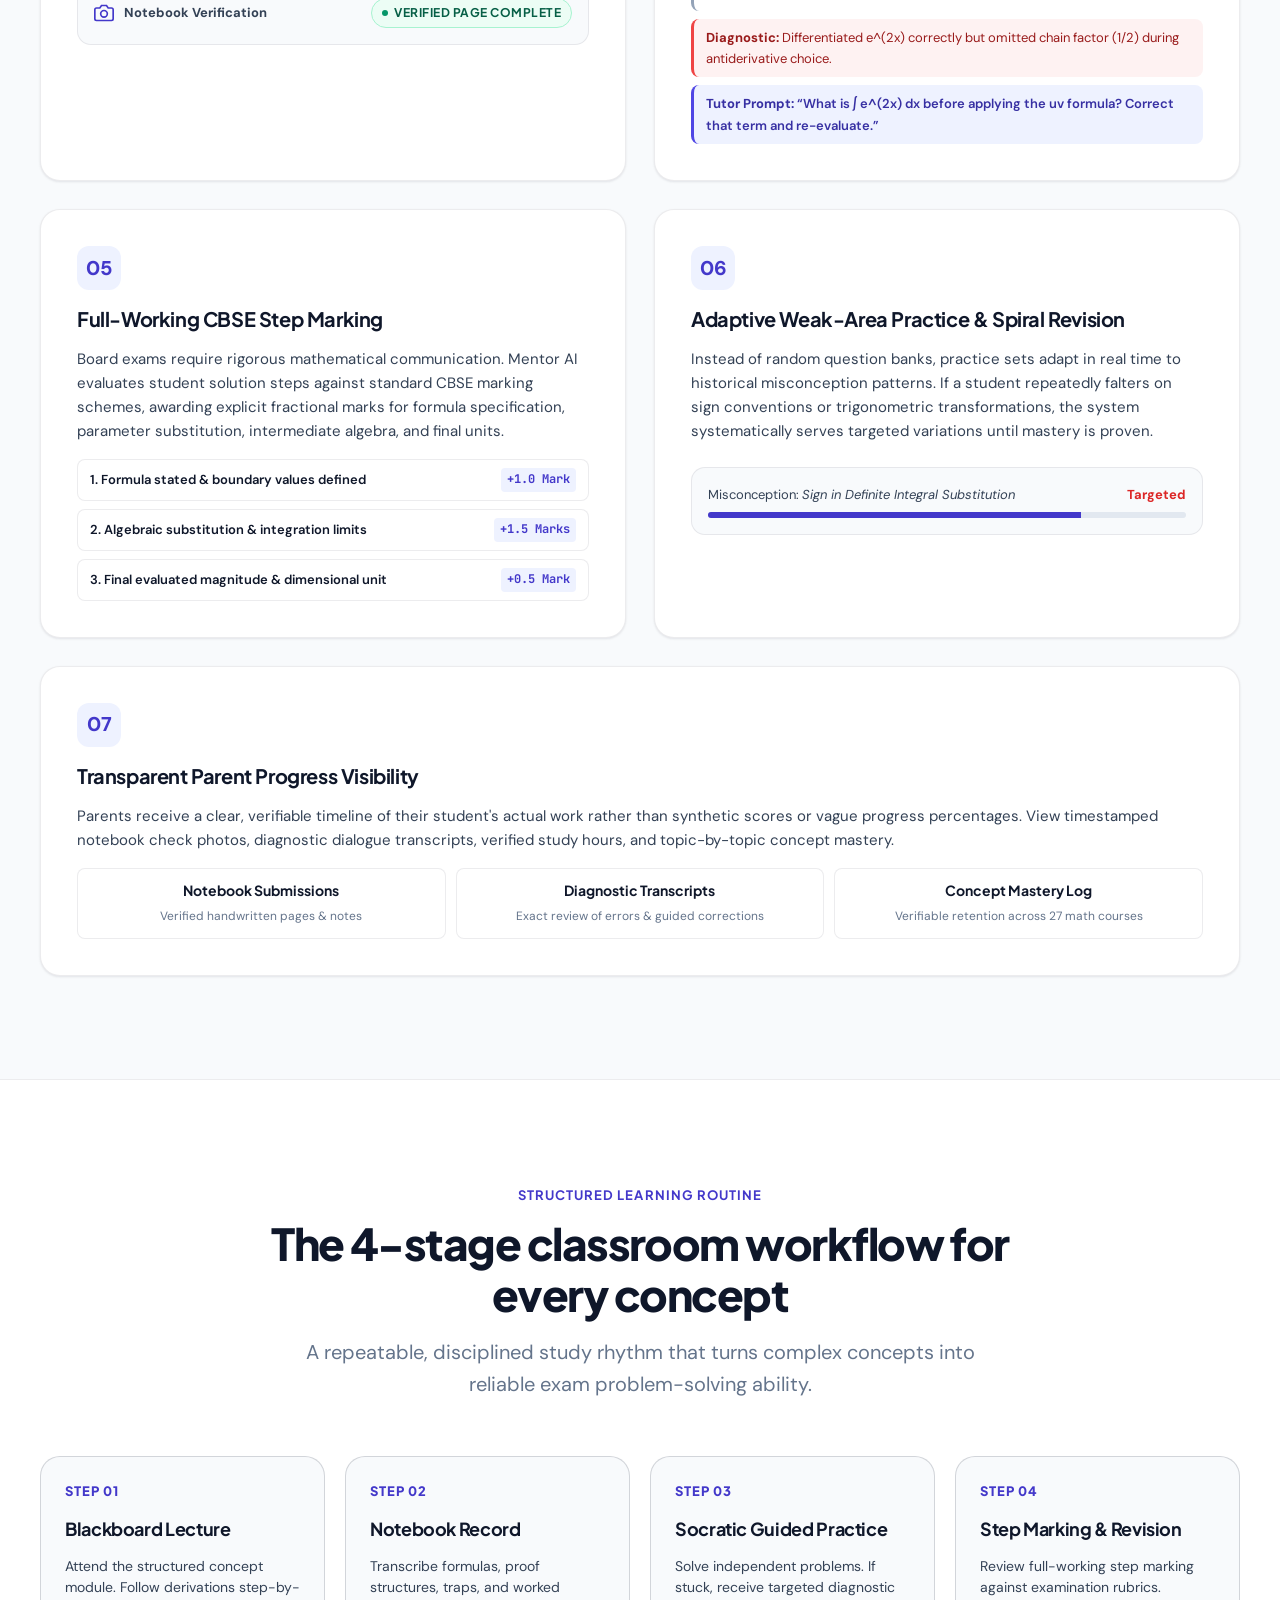
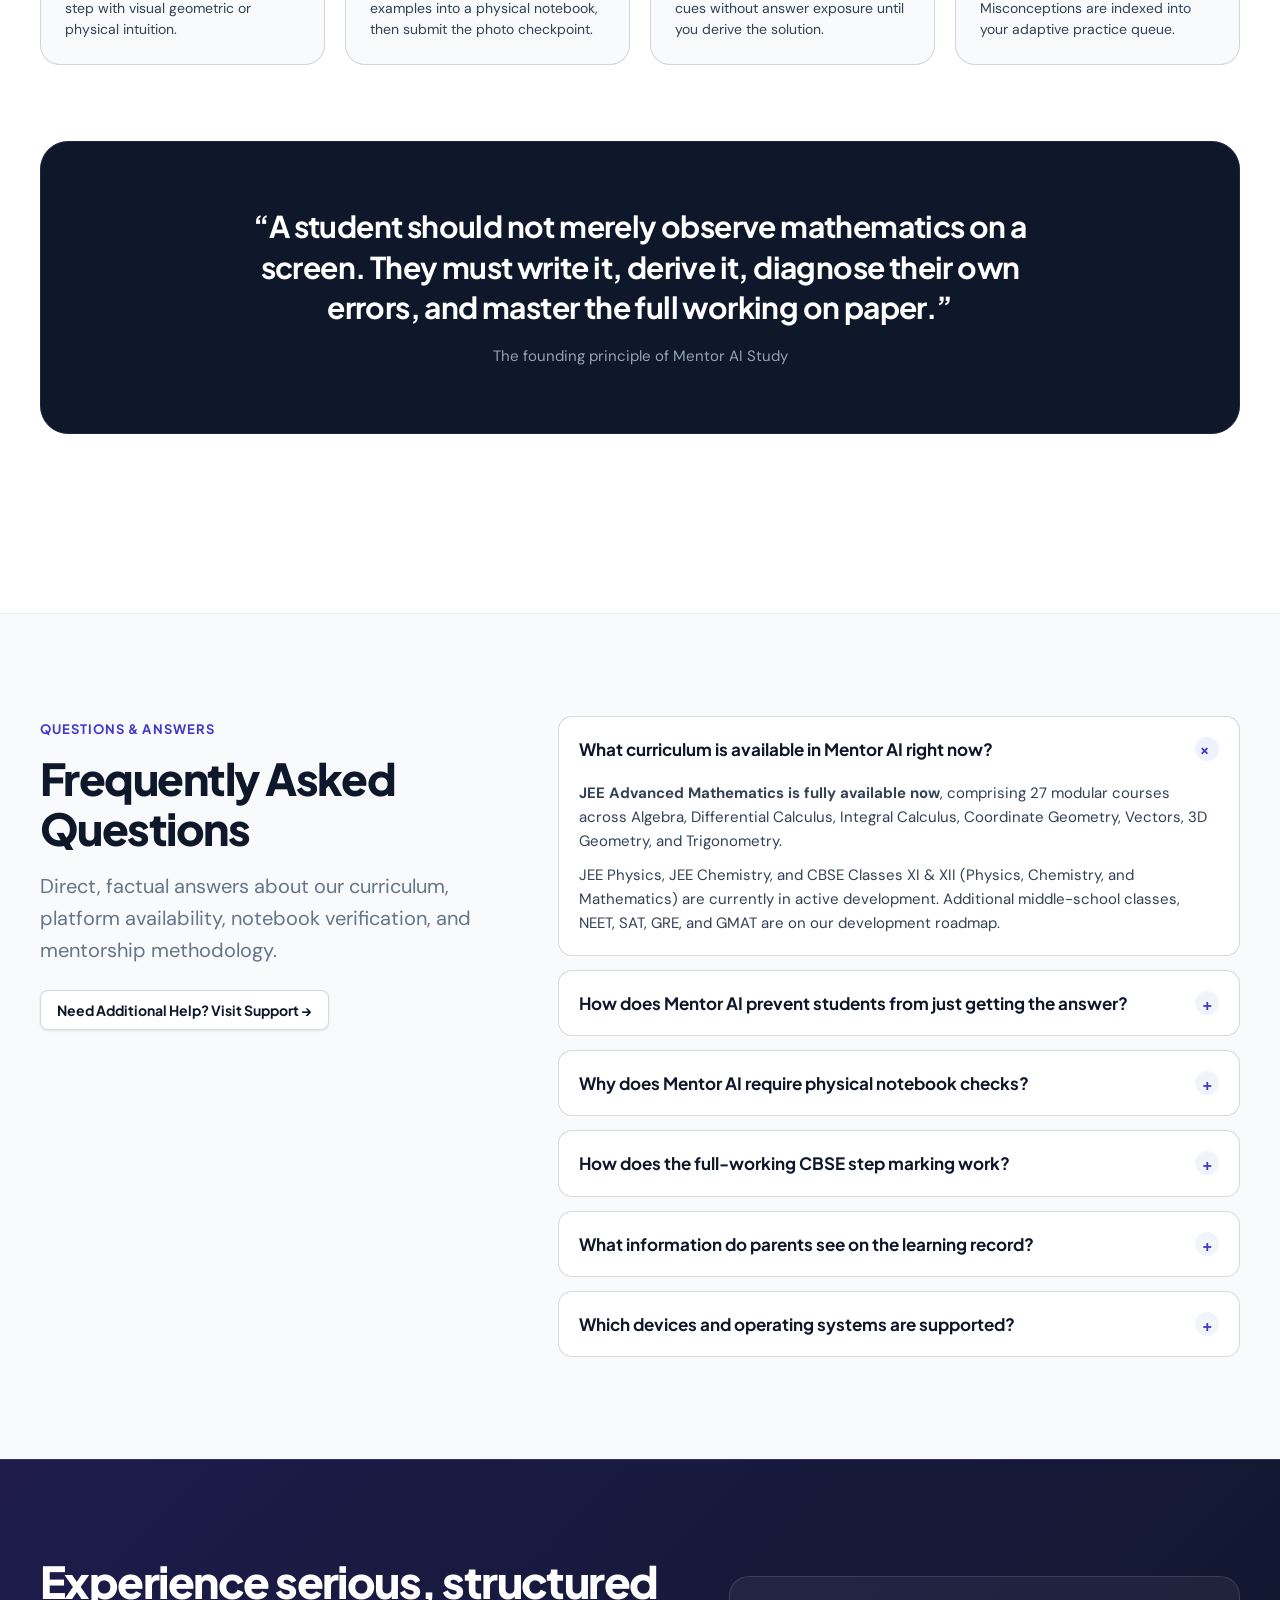
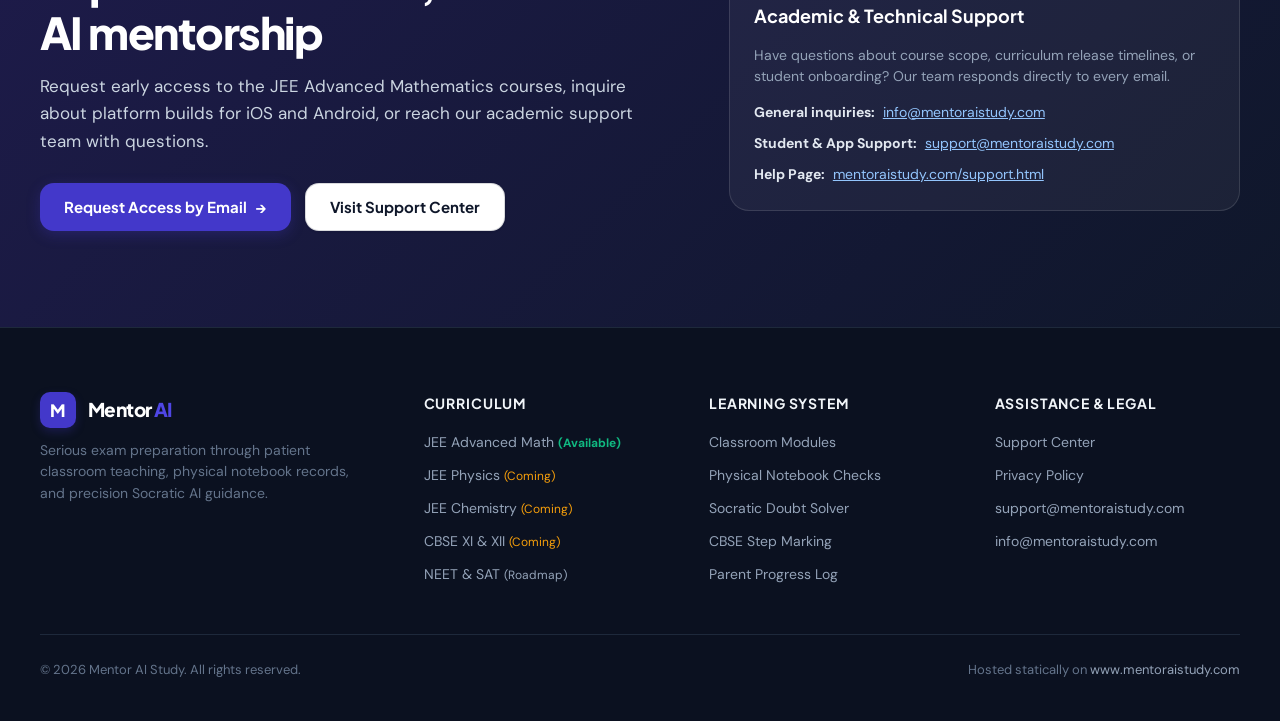
==== commit 4fa45aa2: "feat(landing): refresh Mentor AI Study site with factual curriculum matrix and pedagogical engine" ====
--- a/index.html
+++ b/index.html
@@ -4,1800 +4,2200 @@
   <meta charset="utf-8" />
   <meta name="viewport" content="width=device-width, initial-scale=1" />
 
-  <title>Mentor AI — Classroom-style JEE learning, built for mastery</title>
-  <meta name="description" content="Mentor AI combines classroom-style JEE lessons, blackboard notes, guided problem solving, notebook checks, and personal AI support on iOS and Android." />
-  <meta name="theme-color" content="#0b1020" />
-
-  <meta property="og:title" content="Mentor AI — A complete JEE classroom in your pocket" />
-  <meta property="og:description" content="Learn concepts from foundations to JEE Advanced, write the blackboard record, solve guided problems, and receive personal help without being handed the answer." />
+  <title>Mentor AI — Patient Classroom Teaching & Precision AI Mentorship for JEE and CBSE</title>
+  <meta name="description" content="Mentor AI provides structured classroom-style lectures, physical blackboard records, camera-verified notebook checks, Socratic doubt diagnosis, CBSE step marking, and parent progress tracking." />
+  <meta name="theme-color" content="#0f172a" />
+
+  <!-- Open Graph / Meta -->
+  <meta property="og:title" content="Mentor AI — Patient Classroom Teaching & Precision AI Mentorship" />
+  <meta property="og:description" content="JEE Advanced Mathematics available now. JEE Physics, Chemistry & CBSE XI-XII in development. Physical notebook checks, Socratic doubt solving, and verified parent records." />
   <meta property="og:type" content="website" />
   <meta property="og:url" content="https://www.mentoraistudy.com/" />
   <meta property="og:image" content="https://www.mentoraistudy.com/assets/mentor-ai-study-social.png" />
   <meta property="og:image:width" content="1200" />
   <meta property="og:image:height" content="630" />
   <meta name="twitter:card" content="summary_large_image" />
-  <meta name="twitter:title" content="Mentor AI — A complete JEE classroom in your pocket" />
-  <meta name="twitter:description" content="Classroom-style lessons, blackboard records, guided JEE problem solving, notebook checks, and personal AI support." />
+  <meta name="twitter:title" content="Mentor AI — Precision AI Mentorship for JEE & CBSE" />
+  <meta name="twitter:description" content="Structured classroom lectures, physical blackboard notes, camera checkpoints, Socratic hints, and verified student progress." />
   <meta name="twitter:image" content="https://www.mentoraistudy.com/assets/mentor-ai-study-social.png" />
   <link rel="canonical" href="https://www.mentoraistudy.com/" />
 
+  <!-- Typography -->
   <link rel="preconnect" href="https://fonts.googleapis.com" />
   <link rel="preconnect" href="https://fonts.gstatic.com" crossorigin />
-  <link href="https://fonts.googleapis.com/css2?family=DM+Sans:wght@400;500;600;700&family=Plus+Jakarta+Sans:wght@600;700;800&display=swap" rel="stylesheet" />
+  <link href="https://fonts.googleapis.com/css2?family=DM+Sans:ital,opsz,wght@0,9..40,400;0,9..40,500;0,9..40,600;0,9..40,700;1,9..40,400;1,9..40,500&family=Plus+Jakarta+Sans:wght@500;600;700;800&family=JetBrains+Mono:wght@500;600&display=swap" rel="stylesheet" />
+
   <style>
-:root {
-  --bg: #f7f8fc;
-  --surface: #ffffff;
-  --surface-soft: #f0f2ff;
-  --ink: #0b1020;
-  --muted: #697086;
-  --line: rgba(11, 16, 32, 0.1);
-  --primary: #6c5ce7;
-  --primary-dark: #5545d5;
-  --secondary: #22c8a8;
-  --dark: #0b1020;
-  --dark-soft: #151b31;
-  --white: #ffffff;
-  --shadow: 0 24px 80px rgba(25, 31, 68, 0.14);
-  --radius-lg: 30px;
-  --radius-md: 20px;
-  --radius-sm: 14px;
-}
-
-* {
-  box-sizing: border-box;
-}
-
-html {
-  scroll-behavior: smooth;
-}
-
-body {
-  margin: 0;
-  min-width: 320px;
-  color: var(--ink);
-  background:
-    radial-gradient(circle at 15% 0%, rgba(108, 92, 231, 0.08), transparent 28rem),
-    var(--bg);
-  font-family: "DM Sans", sans-serif;
-  line-height: 1.6;
-  overflow-x: hidden;
-}
-
-a {
-  color: inherit;
-  text-decoration: none;
-}
-
-button,
-input {
-  font: inherit;
-}
-
-button {
-  cursor: pointer;
-}
-
-.sr-only {
-  position: absolute;
-  width: 1px;
-  height: 1px;
-  padding: 0;
-  margin: -1px;
-  overflow: hidden;
-  clip: rect(0, 0, 0, 0);
-  white-space: nowrap;
-  border: 0;
-}
-
-.page-glow {
-  position: fixed;
-  z-index: -1;
-  border-radius: 50%;
-  filter: blur(120px);
-  opacity: 0.35;
-  pointer-events: none;
-}
-
-.glow-one {
-  width: 420px;
-  height: 420px;
-  top: 40px;
-  right: -150px;
-  background: #b7adff;
-}
-
-.glow-two {
-  width: 320px;
-  height: 320px;
-  top: 650px;
-  left: -160px;
-  background: #8ff1da;
-}
-
-.section-shell {
-  width: min(1180px, calc(100% - 40px));
-  margin: 0 auto;
-}
-
-.header {
-  position: sticky;
-  top: 0;
-  z-index: 50;
-  background: rgba(247, 248, 252, 0.78);
-  backdrop-filter: blur(18px);
-  border-bottom: 1px solid rgba(11, 16, 32, 0.06);
-}
-
-.nav-shell {
-  width: min(1180px, calc(100% - 40px));
-  min-height: 78px;
-  margin: 0 auto;
-  display: flex;
-  align-items: center;
-  justify-content: space-between;
-}
-
-.logo {
-  display: inline-flex;
-  align-items: center;
-  gap: 11px;
-  font-family: "Plus Jakarta Sans", sans-serif;
-  font-weight: 800;
-  font-size: 20px;
-  letter-spacing: -0.04em;
-}
-
-.logo-icon {
-  width: 38px;
-  height: 38px;
-  display: grid;
-  place-items: center;
-  border-radius: 12px;
-  color: white;
-  background: linear-gradient(145deg, var(--primary), #8878ff);
-  box-shadow: 0 10px 24px rgba(108, 92, 231, 0.34);
-  transform: rotate(-4deg);
-}
-
-.logo-accent {
-  color: var(--primary);
-}
-
-.nav-links {
-  display: flex;
-  align-items: center;
-  gap: 30px;
-  color: #4d5367;
-  font-size: 14px;
-  font-weight: 600;
-}
-
-.nav-links > a:not(.button):hover {
-  color: var(--primary);
-}
-
-.menu-button {
-  display: none;
-  width: 44px;
-  height: 44px;
-  padding: 10px;
-  border: 0;
-  border-radius: 12px;
-  background: white;
-}
-
-.menu-button span:not(.sr-only) {
-  display: block;
-  width: 100%;
-  height: 2px;
-  margin: 4px 0;
-  border-radius: 10px;
-  background: var(--ink);
-}
-
-.button {
-  display: inline-flex;
-  align-items: center;
-  justify-content: center;
-  gap: 10px;
-  border: 1px solid transparent;
-  border-radius: 14px;
-  font-weight: 700;
-  transition: 0.2s ease;
-}
-
-.button-small {
-  padding: 11px 17px;
-  color: white;
-  background: var(--dark);
-}
-
-.button-primary {
-  padding: 15px 22px;
-  color: white;
-  background: linear-gradient(135deg, var(--primary), #7968f4);
-  box-shadow: 0 14px 30px rgba(108, 92, 231, 0.28);
-}
-
-.button-primary:hover {
-  transform: translateY(-2px);
-  box-shadow: 0 18px 38px rgba(108, 92, 231, 0.35);
-}
-
-.button-secondary {
-  padding: 15px 22px;
-  color: var(--ink);
-  background: white;
-  border-color: var(--line);
-}
-
-.button-secondary:hover {
-  border-color: rgba(108, 92, 231, 0.45);
-  color: var(--primary);
-}
-
-.hero {
-  min-height: 760px;
-  padding: 100px 0 90px;
-  display: grid;
-  grid-template-columns: 1.02fr 0.98fr;
-  gap: 74px;
-  align-items: center;
-}
-
-.pill {
-  width: fit-content;
-  display: inline-flex;
-  align-items: center;
-  gap: 9px;
-  padding: 8px 12px;
-  color: #4e477d;
-  background: rgba(108, 92, 231, 0.1);
-  border: 1px solid rgba(108, 92, 231, 0.13);
-  border-radius: 999px;
-  font-size: 12px;
-  font-weight: 700;
-}
-
-.pill-dot {
-  width: 7px;
-  height: 7px;
-  border-radius: 50%;
-  background: var(--secondary);
-  box-shadow: 0 0 0 5px rgba(34, 200, 168, 0.14);
-}
-
-.hero h1,
-.section-heading h2,
-.cta-section h2,
-.quote-section blockquote {
-  margin: 0;
-  font-family: "Plus Jakarta Sans", sans-serif;
-  letter-spacing: -0.055em;
-  line-height: 1.05;
-}
-
-.hero h1 {
-  max-width: 720px;
-  margin-top: 24px;
-  font-size: clamp(54px, 6.2vw, 84px);
-}
-
-.gradient-text {
-  color: transparent;
-  background: linear-gradient(95deg, var(--primary), #9b66ef, var(--secondary));
-  background-clip: text;
-  -webkit-background-clip: text;
-}
-
-.hero-copy {
-  max-width: 650px;
-  margin: 28px 0 30px;
-  color: var(--muted);
-  font-size: 18px;
-}
-
-.hero-actions {
-  display: flex;
-  gap: 12px;
-  flex-wrap: wrap;
-}
-
-.platform-availability {
-  display: flex;
-  flex-wrap: wrap;
-  gap: 10px;
-  margin-top: 18px;
-}
-
-.platform-badge {
-  display: inline-flex;
-  align-items: center;
-  gap: 8px;
-  padding: 9px 13px;
-  border: 1px solid var(--line);
-  border-radius: 999px;
-  background: rgba(255, 255, 255, 0.82);
-  color: var(--ink);
-  font-size: 14px;
-  font-weight: 700;
-}
-
-.hero-stats {
-  display: flex;
-  gap: 44px;
-  margin-top: 44px;
-}
-
-.hero-stats div {
-  display: flex;
-  flex-direction: column;
-}
-
-.hero-stats strong {
-  font-family: "Plus Jakarta Sans", sans-serif;
-  font-size: 23px;
-  line-height: 1;
-}
-
-.hero-stats span {
-  margin-top: 7px;
-  color: var(--muted);
-  font-size: 12px;
-}
-
-.hero-visual {
-  position: relative;
-}
-
-.app-window {
-  overflow: hidden;
-  border: 1px solid rgba(255, 255, 255, 0.85);
-  border-radius: 27px;
-  background: rgba(255, 255, 255, 0.88);
-  backdrop-filter: blur(22px);
-  box-shadow: var(--shadow);
-  transform: rotate(1deg);
-}
-
-.window-header {
-  min-height: 58px;
-  padding: 0 20px;
-  display: flex;
-  align-items: center;
-  justify-content: space-between;
-  border-bottom: 1px solid var(--line);
-}
-
-.window-controls {
-  display: flex;
-  gap: 6px;
-}
-
-.window-controls span {
-  width: 8px;
-  height: 8px;
-  border-radius: 50%;
-  background: #d8daE4;
-}
-
-.window-course {
-  display: grid;
-  gap: 2px;
-  text-align: center;
-}
-
-.window-course strong {
-  color: var(--ink);
-  font-size: 12px;
-}
-
-.window-course span {
-  color: var(--muted);
-  font-size: 9px;
-  font-weight: 700;
-  letter-spacing: 0.04em;
-  text-transform: uppercase;
-}
-
-.online-status {
-  display: flex;
-  align-items: center;
-  gap: 7px;
-  color: #565c70;
-  font-size: 11px;
-  font-weight: 700;
-}
-
-.online-status span {
-  width: 7px;
-  height: 7px;
-  border-radius: 50%;
-  background: #3bd18c;
-}
-
-.chat-area {
-  min-height: 500px;
-  padding: 28px;
-  display: flex;
-  flex-direction: column;
-  gap: 22px;
-}
-
-.chat-message {
-  display: flex;
-  gap: 12px;
-  max-width: 89%;
-}
-
-.user-message {
-  margin-left: auto;
-  flex-direction: row-reverse;
-}
-
-.avatar {
-  flex: 0 0 auto;
-  width: 32px;
-  height: 32px;
-  display: grid;
-  place-items: center;
-  border-radius: 10px;
-  font-size: 11px;
-  font-weight: 800;
-}
-
-.user-avatar {
-  background: #e8e9f0;
-}
-
-.ai-avatar {
-  color: white;
-  background: linear-gradient(145deg, var(--primary), #8878ff);
-}
-
-.message-body {
-  padding: 14px 15px;
-  border: 1px solid var(--line);
-  border-radius: 4px 17px 17px;
-  background: white;
-}
-
-.user-message .message-body {
-  border: 0;
-  border-radius: 17px 4px 17px 17px;
-  background: #eeeaff;
-}
-
-.message-body > span {
-  display: block;
-  color: #969bad;
-  font-size: 10px;
-  font-weight: 700;
-}
-
-.message-body p {
-  margin: 4px 0 0;
-  font-size: 13px;
-  line-height: 1.55;
-}
-
-.lesson-card {
-  margin-top: 14px;
-  padding: 14px;
-  border-radius: 13px;
-  background: #f7f8fc;
-}
-
-.lesson-card > div:first-child {
-  display: flex;
-  align-items: center;
-  justify-content: space-between;
-}
-
-.lesson-label {
-  color: var(--primary);
-  font-size: 10px;
-  font-weight: 700;
-  text-transform: uppercase;
-  letter-spacing: 0.08em;
-}
-
-.lesson-card strong {
-  font-family: "Plus Jakarta Sans", sans-serif;
-  color: var(--primary);
-}
-
-.direction-row {
-  margin-top: 12px;
-  display: flex;
-  align-items: center;
-  gap: 7px;
-  color: #767c8f;
-  font-size: 9px;
-}
-
-.direction-arrow {
-  color: #b2b5c1;
-}
-
-.positive {
-  color: #0caf78;
-  font-weight: 700;
-}
-
-.typing {
-  margin-left: 45px;
-  display: flex;
-  gap: 5px;
-}
-
-.typing span {
-  width: 6px;
-  height: 6px;
-  border-radius: 50%;
-  background: #b4b8c7;
-  animation: typing 1.35s infinite;
-}
-
-.typing span:nth-child(2) {
-  animation-delay: 0.2s;
-}
-
-.typing span:nth-child(3) {
-  animation-delay: 0.4s;
-}
-
-@keyframes typing {
-  0%, 60%, 100% { opacity: 0.35; transform: translateY(0); }
-  30% { opacity: 1; transform: translateY(-4px); }
-}
-
-.chat-input {
-  height: 54px;
-  margin: 0 18px 18px;
-  padding: 0 7px 0 17px;
-  display: flex;
-  align-items: center;
-  justify-content: space-between;
-  color: #a3a6b4;
-  border: 1px solid var(--line);
-  border-radius: 15px;
-  font-size: 12px;
-}
-
-.app-tab-bar {
-  display: grid;
-  grid-template-columns: repeat(3, 1fr);
-  gap: 6px;
-  padding: 10px 16px 14px;
-  border-top: 1px solid var(--line);
-  background: rgba(255, 255, 255, 0.96);
-}
-
-.app-tab {
-  display: grid;
-  justify-items: center;
-  gap: 3px;
-  color: var(--muted);
-  font-size: 10px;
-  font-weight: 700;
-}
-
-.app-tab b {
-  font-size: 17px;
-  line-height: 1;
-}
-
-.app-tab.active {
-  color: var(--primary);
-}
-
-.chat-input button {
-  width: 39px;
-  height: 39px;
-  color: white;
-  border: 0;
-  border-radius: 11px;
-  background: var(--dark);
-}
-
-.floating-card {
-  position: absolute;
-  display: flex;
-  align-items: center;
-  gap: 11px;
-  padding: 13px 15px;
-  border: 1px solid rgba(255, 255, 255, 0.9);
-  border-radius: 15px;
-  background: rgba(255, 255, 255, 0.92);
-  box-shadow: 0 18px 50px rgba(25, 31, 68, 0.15);
-  backdrop-filter: blur(16px);
-}
-
-.floating-card div:last-child {
-  display: flex;
-  flex-direction: column;
-}
-
-.floating-card strong {
-  font-size: 11px;
-}
-
-.floating-card span {
-  color: var(--muted);
-  font-size: 9px;
-}
-
-.progress-card {
-  left: -55px;
-  bottom: 105px;
-}
-
-.streak-card {
-  right: -35px;
-  top: 105px;
-}
-
-.floating-icon,
-.streak {
-  width: 35px;
-  height: 35px;
-  display: grid;
-  place-items: center;
-  border-radius: 10px;
-  background: #e8fff7;
-  color: #0caf78;
-}
-
-.brand-strip {
-  min-height: 88px;
-  padding: 0 20px;
-  display: flex;
-  align-items: center;
-  justify-content: center;
-  gap: 31px;
-  color: #9a9eae;
-  border-top: 1px solid var(--line);
-  border-bottom: 1px solid var(--line);
-  font-family: "Plus Jakarta Sans", sans-serif;
-  font-size: 11px;
-  font-weight: 700;
-  letter-spacing: 0.16em;
-}
-
-.brand-strip i {
-  width: 4px;
-  height: 4px;
-  border-radius: 50%;
-  background: #ced0da;
-}
-
-.content-section {
-  padding: 115px 0;
-}
-
-.section-heading {
-  max-width: 650px;
-  margin-bottom: 46px;
-}
-
-.section-heading.centered {
-  margin-right: auto;
-  margin-left: auto;
-  text-align: center;
-}
-
-.section-kicker {
-  display: inline-block;
-  margin-bottom: 15px;
-  color: var(--primary);
-  font-size: 11px;
-  font-weight: 800;
-  letter-spacing: 0.14em;
-  text-transform: uppercase;
-}
-
-.section-kicker.light {
-  color: #bcb3ff;
-}
-
-.section-heading h2,
-.cta-section h2 {
-  font-size: clamp(40px, 4.8vw, 64px);
-}
-
-.section-heading p {
-  margin: 19px auto 0;
-  color: var(--muted);
-  font-size: 16px;
-}
-
-.feature-grid {
-  display: grid;
-  grid-template-columns: repeat(2, 1fr);
-  gap: 18px;
-}
-
-.feature-card {
-  min-height: 315px;
-  padding: 31px;
-  overflow: hidden;
-  position: relative;
-  border: 1px solid var(--line);
-  border-radius: var(--radius-md);
-  background: var(--surface);
-}
-
-.feature-card-dark {
-  color: white;
-  border-color: transparent;
-  background:
-    radial-gradient(circle at 100% 100%, rgba(108, 92, 231, 0.48), transparent 15rem),
-    var(--dark);
-}
-
-.feature-icon {
-  width: 45px;
-  height: 45px;
-  display: grid;
-  place-items: center;
-  margin-bottom: 54px;
-  border-radius: 14px;
-  color: var(--primary);
-  background: var(--surface-soft);
-  font-size: 18px;
-}
-
-.feature-card-dark .feature-icon {
-  color: #cfc7ff;
-  background: rgba(255, 255, 255, 0.1);
-}
-
-.feature-card h3 {
-  margin: 0 0 9px;
-  font-family: "Plus Jakarta Sans", sans-serif;
-  font-size: 22px;
-  letter-spacing: -0.03em;
-}
-
-.feature-card p {
-  max-width: 520px;
-  margin: 0;
-  color: var(--muted);
-  font-size: 14px;
-}
-
-.feature-card-dark p {
-  color: #b5b9c9;
-}
-
-.mode-picker {
-  position: relative;
-  z-index: 2;
-  margin-top: 24px;
-  display: flex;
-  gap: 7px;
-}
-
-.mode-picker button {
-  padding: 7px 10px;
-  color: #9da1b3;
-  border: 1px solid rgba(255, 255, 255, 0.13);
-  border-radius: 9px;
-  background: transparent;
-  font-size: 10px;
-}
-
-.mode-picker button.active {
-  color: white;
-  border-color: var(--primary);
-  background: var(--primary);
-}
-
-.feature-visual {
-  margin-top: 26px;
-}
-
-.practice-visual {
-  display: grid;
-  grid-template-columns: repeat(3, 1fr);
-  gap: 8px;
-}
-
-.practice-visual div {
-  padding: 11px;
-  border-radius: 11px;
-  background: #f7f8fc;
-}
-
-.practice-visual span {
-  display: block;
-  color: var(--primary);
-  font-size: 10px;
-  font-weight: 800;
-}
-
-.practice-visual strong {
-  font-size: 11px;
-}
-
-.mini-calendar {
-  width: min(350px, 100%);
-  margin-top: 25px;
-  display: grid;
-  grid-template-columns: repeat(5, 1fr);
-  gap: 8px;
-  text-align: center;
-}
-
-.mini-calendar span {
-  color: var(--muted);
-  font-size: 10px;
-}
-
-.mini-calendar i {
-  height: 34px;
-  border-radius: 9px;
-  background: #f0f1f6;
-}
-
-.mini-calendar i.active {
-  background:
-    linear-gradient(145deg, rgba(108, 92, 231, 0.9), rgba(134, 118, 255, 0.82));
-}
-
-.progress-bars {
-  margin-top: 25px;
-  display: grid;
-  gap: 10px;
-}
-
-.progress-bars div {
-  display: grid;
-  grid-template-columns: 75px 1fr 35px;
-  gap: 9px;
-  align-items: center;
-  font-size: 10px;
-}
-
-.progress-bars i {
-  height: 7px;
-  overflow: hidden;
-  border-radius: 999px;
-  background: #eceef4;
-}
-
-.progress-bars b {
-  display: block;
-  height: 100%;
-  border-radius: inherit;
-  background: linear-gradient(90deg, var(--primary), #8f7cff);
-}
-
-.subjects-section {
-  padding: 110px 0;
-  background:
-    linear-gradient(rgba(108, 92, 231, 0.025), rgba(108, 92, 231, 0.025)),
-    white;
-  border-top: 1px solid var(--line);
-  border-bottom: 1px solid var(--line);
-}
-
-.subject-grid {
-  display: grid;
-  grid-template-columns: repeat(4, 1fr);
-  gap: 14px;
-}
-
-.subject-card {
-  min-height: 84px;
-  padding: 18px;
-  display: flex;
-  align-items: center;
-  gap: 13px;
-  border: 1px solid var(--line);
-  border-radius: 17px;
-  background: white;
-  box-shadow: 0 8px 30px rgba(25, 31, 68, 0.04);
-  transition: 0.2s ease;
-}
-
-.subject-card:hover {
-  transform: translateY(-3px);
-  border-color: rgba(108, 92, 231, 0.28);
-}
-
-.subject-card span {
-  flex: 0 0 auto;
-  width: 40px;
-  height: 40px;
-  display: grid;
-  place-items: center;
-  color: var(--primary);
-  border-radius: 11px;
-  background: var(--surface-soft);
-  font-family: "Plus Jakarta Sans", sans-serif;
-  font-size: 11px;
-  font-weight: 800;
-}
-
-.subject-card strong {
-  font-size: 14px;
-}
-
-.steps-grid {
-  display: grid;
-  grid-template-columns: repeat(3, 1fr);
-  gap: 18px;
-}
-
-.step-card {
-  padding: 28px;
-  border-top: 2px solid var(--line);
-}
-
-.step-number {
-  color: var(--primary);
-  font-size: 10px;
-  font-weight: 800;
-  letter-spacing: 0.12em;
-}
-
-.step-icon {
-  width: 48px;
-  height: 48px;
-  margin: 33px 0 24px;
-  display: grid;
-  place-items: center;
-  border-radius: 15px;
-  background: var(--surface-soft);
-}
-
-.step-card h3 {
-  margin: 0 0 9px;
-  font-family: "Plus Jakarta Sans", sans-serif;
-  font-size: 21px;
-  letter-spacing: -0.03em;
-}
-
-.step-card p {
-  margin: 0;
-  color: var(--muted);
-  font-size: 14px;
-}
-
-.quote-section {
-  margin-bottom: 110px;
-  padding: 70px;
-  text-align: center;
-  border-radius: var(--radius-lg);
-  background:
-    radial-gradient(circle at 20% 0%, rgba(108, 92, 231, 0.12), transparent 22rem),
-    white;
-  border: 1px solid var(--line);
-}
-
-.quote-mark {
-  color: var(--primary);
-  font-family: Georgia, serif;
-  font-size: 68px;
-  line-height: 0.8;
-}
-
-.quote-section blockquote {
-  max-width: 850px;
-  margin: 14px auto 22px;
-  font-size: clamp(31px, 4.2vw, 52px);
-}
-
-.quote-section p {
-  color: var(--muted);
-}
-
-.cta-section {
-  position: relative;
-  overflow: hidden;
-  margin-bottom: 110px;
-  padding: 70px;
-  display: grid;
-  grid-template-columns: 1fr 0.85fr;
-  gap: 80px;
-  align-items: center;
-  color: white;
-  border-radius: var(--radius-lg);
-  background: var(--dark);
-}
-
-.cta-glow {
-  position: absolute;
-  width: 350px;
-  height: 350px;
-  right: -120px;
-  bottom: -180px;
-  border-radius: 50%;
-  background: var(--primary);
-  filter: blur(100px);
-  opacity: 0.55;
-}
-
-.cta-section > *:not(.cta-glow) {
-  position: relative;
-  z-index: 1;
-}
-
-.cta-section p {
-  max-width: 600px;
-  margin-bottom: 0;
-  color: #b4b8c8;
-}
-
-.cta-section .button-secondary {
-  color: var(--dark);
-  border-color: rgba(255, 255, 255, 0.78);
-  background: white;
-  box-shadow: 0 10px 26px rgba(0, 0, 0, 0.18);
-}
-
-.cta-section .button-secondary:hover,
-.cta-section .button-secondary:focus-visible {
-  color: var(--primary-dark);
-  border-color: white;
-  background: #f4f2ff;
-}
-
-.waitlist-form > div {
-  padding: 6px;
-  display: flex;
-  border: 1px solid rgba(255, 255, 255, 0.13);
-  border-radius: 16px;
-  background: rgba(255, 255, 255, 0.08);
-}
-
-.waitlist-form input {
-  min-width: 0;
-  flex: 1;
-  padding: 0 14px;
-  color: white;
-  border: 0;
-  outline: 0;
-  background: transparent;
-}
-
-.waitlist-form input::placeholder {
-  color: #969bac;
-}
-
-.waitlist-form button {
-  padding: 14px 17px;
-  white-space: nowrap;
-  color: white;
-  border: 0;
-  border-radius: 11px;
-  background: var(--primary);
-  font-weight: 700;
-}
-
-.waitlist-form small {
-  display: block;
-  margin: 9px 5px 0;
-  color: #8f94a7;
-}
-
-.faq-section {
-  padding-bottom: 110px;
-  display: grid;
-  grid-template-columns: 0.8fr 1.2fr;
-  gap: 90px;
-}
-
-.faq-list details {
-  padding: 21px 0;
-  border-bottom: 1px solid var(--line);
-}
-
-.faq-list summary {
-  cursor: pointer;
-  list-style: none;
-  display: flex;
-  align-items: center;
-  justify-content: space-between;
-  font-weight: 700;
-}
-
-.faq-list summary::-webkit-details-marker {
-  display: none;
-}
-
-.faq-list summary::after {
-  content: "+";
-  color: var(--primary);
-  font-size: 21px;
-}
-
-.faq-list details[open] summary::after {
-  content: "−";
-}
-
-.faq-list p {
-  max-width: 660px;
-  margin-bottom: 0;
-  color: var(--muted);
-  font-size: 14px;
-}
-
-.footer {
-  color: #c4c8d5;
-  background: var(--dark);
-}
-
-.footer-inner {
-  padding: 58px 0 28px;
-  display: grid;
-  grid-template-columns: 1fr auto;
-  gap: 55px;
-}
-
-.footer .logo {
-  color: white;
-}
-
-.footer p {
-  color: #8f95a8;
-  font-size: 13px;
-}
-
-.footer-links {
-  display: flex;
-  gap: 23px;
-  align-items: flex-start;
-  font-size: 13px;
-}
-
-.footer-links a:hover {
-  color: white;
-}
-
-.footer-bottom {
-  grid-column: 1 / -1;
-  padding-top: 24px;
-  display: flex;
-  justify-content: space-between;
-  border-top: 1px solid rgba(255, 255, 255, 0.08);
-  color: #7d8397;
-  font-size: 11px;
-}
-
-.reveal {
-  opacity: 0;
-  transform: translateY(18px);
-  transition: opacity 0.7s ease, transform 0.7s ease;
-}
-
-.reveal.visible {
-  opacity: 1;
-  transform: translateY(0);
-}
-
-.delay-one {
-  transition-delay: 0.1s;
-}
-
-.delay-two {
-  transition-delay: 0.2s;
-}
-
-@media (max-width: 980px) {
-  .menu-button {
-    display: block;
-  }
-
-  .nav-links {
-    display: none;
-    position: absolute;
-    top: 69px;
-    left: 20px;
-    right: 20px;
-    padding: 20px;
-    flex-direction: column;
-    align-items: stretch;
-    gap: 16px;
-    border: 1px solid var(--line);
-    border-radius: 18px;
-    background: white;
-    box-shadow: var(--shadow);
-  }
-
-  .nav-links.open {
-    display: flex;
-  }
-
-  .hero {
-    min-height: auto;
-    padding-top: 75px;
-    grid-template-columns: 1fr;
-  }
-
-  .hero-content {
-    max-width: 760px;
-  }
-
-  .hero-visual {
-    width: min(650px, 100%);
-    margin: 0 auto;
-  }
-
-  .feature-grid,
-  .cta-section,
-  .faq-section {
-    grid-template-columns: 1fr;
-  }
-
-  .subject-grid {
-    grid-template-columns: repeat(2, 1fr);
-  }
-
-  .cta-section,
-  .faq-section {
-    gap: 35px;
-  }
-}
-
-@media (max-width: 680px) {
-  .section-shell,
-  .nav-shell {
-    width: min(100% - 28px, 1180px);
-  }
-
-  .hero {
-    padding: 60px 0 70px;
-    gap: 52px;
-  }
-
-  .hero h1 {
-    font-size: 49px;
-  }
-
-  .hero-copy {
-    font-size: 16px;
-  }
-
-  .hero-actions {
-    display: grid;
-  }
-
-  .hero-stats {
-    justify-content: space-between;
-    gap: 15px;
-  }
-
-  .chat-area {
-    min-height: 470px;
-    padding: 18px;
-  }
-
-  .floating-card {
-    display: none;
-  }
-
-  .brand-strip {
-    gap: 11px;
-    font-size: 7px;
-    overflow: hidden;
-  }
-
-  .feature-grid,
-  .subject-grid,
-  .steps-grid {
-    grid-template-columns: 1fr;
-  }
-
-  .content-section,
-  .subjects-section {
-    padding: 82px 0;
-  }
-
-  .feature-card {
-    min-height: 285px;
-  }
-
-  .quote-section {
-    margin-bottom: 82px;
-    padding: 45px 22px;
-  }
-
-  .cta-section {
-    margin-bottom: 82px;
-    padding: 42px 22px;
-  }
-
-  .waitlist-form > div {
-    padding: 0;
-    flex-direction: column;
-    gap: 8px;
-    border: 0;
-    background: transparent;
-  }
-
-  .waitlist-form input {
-    min-height: 52px;
-    padding: 0 14px;
-    border: 1px solid rgba(255, 255, 255, 0.13);
-    border-radius: 11px;
-    background: rgba(255, 255, 255, 0.08);
-  }
-
-  .footer-inner {
-    grid-template-columns: 1fr;
-  }
-
-  .footer-links {
-    flex-wrap: wrap;
-  }
-
-  .footer-bottom {
-    flex-direction: column;
-    gap: 6px;
-  }
-}
-
-</style>
+    /* -------------------------------------------------------------
+       DESIGN TOKENS & RESET
+       ------------------------------------------------------------- */
+    :root {
+      --bg: #f8fafc;
+      --bg-alt: #f1f5f9;
+      --surface: #ffffff;
+      --surface-elevated: #ffffff;
+      --ink-primary: #0f172a;
+      --ink-secondary: #334155;
+      --ink-muted: #64748b;
+      --border-subtle: rgba(15, 23, 42, 0.08);
+      --border-medium: rgba(15, 23, 42, 0.16);
+
+      --brand-primary: #4338ca;
+      --brand-accent: #4f46e5;
+      --brand-tint: #eef2ff;
+      --brand-dark: #312e81;
+
+      --status-available-bg: #ecfdf5;
+      --status-available-text: #065f46;
+      --status-available-border: #a7f3d0;
+      --status-available-dot: #059669;
+
+      --status-coming-bg: #fffbeb;
+      --status-coming-text: #92400e;
+      --status-coming-border: #fde68a;
+      --status-coming-dot: #d97706;
+
+      --status-roadmap-bg: #f1f5f9;
+      --status-roadmap-text: #475569;
+      --status-roadmap-border: #cbd5e1;
+      --status-roadmap-dot: #64748b;
+
+      --shadow-sm: 0 1px 3px rgba(15, 23, 42, 0.06), 0 1px 2px rgba(15, 23, 42, 0.04);
+      --shadow-md: 0 4px 14px -2px rgba(15, 23, 42, 0.07), 0 2px 6px -1px rgba(15, 23, 42, 0.04);
+      --shadow-lg: 0 12px 32px -4px rgba(15, 23, 42, 0.09), 0 4px 12px -2px rgba(15, 23, 42, 0.05);
+
+      --radius-sm: 8px;
+      --radius-md: 14px;
+      --radius-lg: 20px;
+      --radius-xl: 28px;
+
+      --font-body: "DM Sans", -apple-system, BlinkMacSystemFont, "Segoe UI", Roboto, sans-serif;
+      --font-heading: "Plus Jakarta Sans", -apple-system, BlinkMacSystemFont, "Segoe UI", Roboto, sans-serif;
+      --font-mono: "JetBrains Mono", ui-monospace, SFMono-Regular, Menlo, monospace;
+    }
+
+    *, *::before, *::after {
+      box-sizing: border-box;
+      margin: 0;
+      padding: 0;
+    }
+
+    html {
+      scroll-behavior: smooth;
+      -webkit-text-size-adjust: 100%;
+    }
+
+    body {
+      min-width: 320px;
+      background-color: var(--bg);
+      color: var(--ink-secondary);
+      font-family: var(--font-body);
+      font-size: 1rem;
+      line-height: 1.65;
+      -webkit-font-smoothing: antialiased;
+      -moz-osx-font-smoothing: grayscale;
+      overflow-x: hidden;
+    }
+
+    /* Accessibility Focus Styling */
+    :focus-visible {
+      outline: 2px solid var(--brand-accent);
+      outline-offset: 3px;
+    }
+
+    a {
+      color: var(--brand-primary);
+      text-decoration: none;
+      transition: color 0.15s ease;
+    }
+
+    a:hover {
+      color: var(--brand-dark);
+    }
+
+    button, input, textarea, select {
+      font: inherit;
+      color: inherit;
+    }
+
+    button {
+      background: none;
+      border: none;
+      cursor: pointer;
+    }
+
+    img, svg {
+      display: block;
+      max-width: 100%;
+    }
+
+    .sr-only {
+      position: absolute;
+      width: 1px;
+      height: 1px;
+      padding: 0;
+      margin: -1px;
+      overflow: hidden;
+      clip: rect(0, 0, 0, 0);
+      white-space: nowrap;
+      border: 0;
+    }
+
+    .skip-to-content {
+      position: absolute;
+      top: -60px;
+      left: 20px;
+      z-index: 1000;
+      padding: 12px 20px;
+      background: var(--ink-primary);
+      color: #ffffff;
+      font-weight: 700;
+      border-radius: var(--radius-sm);
+      transition: top 0.2s ease;
+    }
+
+    .skip-to-content:focus {
+      top: 15px;
+    }
+
+    /* Layout Containers */
+    .container {
+      width: min(1200px, calc(100% - 40px));
+      margin-inline: auto;
+    }
+
+    .container-narrow {
+      width: min(840px, calc(100% - 40px));
+      margin-inline: auto;
+    }
+
+    /* Section General */
+    section {
+      padding-block: clamp(64px, 8vw, 108px);
+      position: relative;
+    }
+
+    .section-header {
+      margin-bottom: clamp(36px, 5vw, 56px);
+    }
+
+    .section-header.centered {
+      text-align: center;
+      max-width: 760px;
+      margin-inline: auto;
+    }
+
+    .section-tag {
+      display: inline-flex;
+      align-items: center;
+      gap: 6px;
+      font-family: var(--font-heading);
+      font-size: 0.8125rem;
+      font-weight: 700;
+      text-transform: uppercase;
+      letter-spacing: 0.08em;
+      color: var(--brand-primary);
+      margin-bottom: 12px;
+    }
+
+    .section-title {
+      font-family: var(--font-heading);
+      font-size: clamp(1.875rem, 3.5vw, 2.75rem);
+      font-weight: 800;
+      letter-spacing: -0.035em;
+      line-height: 1.15;
+      color: var(--ink-primary);
+      margin-bottom: 16px;
+    }
+
+    .section-description {
+      font-size: clamp(1.0625rem, 1.8vw, 1.25rem);
+      color: var(--ink-muted);
+      line-height: 1.6;
+      max-width: 680px;
+    }
+
+    .section-header.centered .section-description {
+      margin-inline: auto;
+    }
+
+    /* -------------------------------------------------------------
+       BUTTONS & BADGES
+       ------------------------------------------------------------- */
+    .btn {
+      display: inline-flex;
+      align-items: center;
+      justify-content: center;
+      gap: 8px;
+      padding: 13px 24px;
+      font-family: var(--font-heading);
+      font-size: 0.9375rem;
+      font-weight: 700;
+      border-radius: var(--radius-md);
+      transition: all 0.18s ease;
+      text-decoration: none;
+      line-height: 1.2;
+      min-height: 48px;
+    }
+
+    .btn-primary {
+      background-color: var(--brand-primary);
+      color: #ffffff;
+      box-shadow: 0 4px 14px rgba(67, 56, 202, 0.28);
+    }
+
+    .btn-primary:hover {
+      background-color: var(--brand-dark);
+      color: #ffffff;
+      transform: translateY(-1px);
+      box-shadow: 0 6px 20px rgba(67, 56, 202, 0.35);
+    }
+
+    .btn-secondary {
+      background-color: var(--surface);
+      color: var(--ink-primary);
+      border: 1px solid var(--border-medium);
+      box-shadow: var(--shadow-sm);
+    }
+
+    .btn-secondary:hover {
+      border-color: var(--brand-accent);
+      color: var(--brand-primary);
+      background-color: var(--brand-tint);
+    }
+
+    .btn-dark {
+      background-color: var(--ink-primary);
+      color: #ffffff;
+    }
+
+    .btn-dark:hover {
+      background-color: #1e293b;
+      color: #ffffff;
+    }
+
+    .btn-sm {
+      padding: 9px 16px;
+      font-size: 0.875rem;
+      min-height: 40px;
+      border-radius: var(--radius-sm);
+    }
+
+    /* Status Badges */
+    .badge {
+      display: inline-flex;
+      align-items: center;
+      gap: 6px;
+      padding: 4px 10px;
+      font-family: var(--font-heading);
+      font-size: 0.75rem;
+      font-weight: 700;
+      letter-spacing: 0.04em;
+      border-radius: 9999px;
+      white-space: nowrap;
+      text-transform: uppercase;
+    }
+
+    .badge::before {
+      content: "";
+      width: 6px;
+      height: 6px;
+      border-radius: 50%;
+    }
+
+    .badge-available {
+      background-color: var(--status-available-bg);
+      color: var(--status-available-text);
+      border: 1px solid var(--status-available-border);
+    }
+    .badge-available::before {
+      background-color: var(--status-available-dot);
+    }
+
+    .badge-coming {
+      background-color: var(--status-coming-bg);
+      color: var(--status-coming-text);
+      border: 1px solid var(--status-coming-border);
+    }
+    .badge-coming::before {
+      background-color: var(--status-coming-dot);
+    }
+
+    .badge-roadmap {
+      background-color: var(--status-roadmap-bg);
+      color: var(--status-roadmap-text);
+      border: 1px solid var(--status-roadmap-border);
+    }
+    .badge-roadmap::before {
+      background-color: var(--status-roadmap-dot);
+    }
+
+    /* -------------------------------------------------------------
+       HEADER & NAVIGATION
+       ------------------------------------------------------------- */
+    .site-header {
+      position: sticky;
+      top: 0;
+      z-index: 100;
+      background: rgba(248, 250, 252, 0.92);
+      backdrop-filter: blur(14px);
+      -webkit-backdrop-filter: blur(14px);
+      border-bottom: 1px solid var(--border-subtle);
+      transition: background-color 0.2s ease;
+    }
+
+    .nav-wrapper {
+      display: flex;
+      align-items: center;
+      justify-content: space-between;
+      min-height: 72px;
+      gap: 20px;
+    }
+
+    .brand-link {
+      display: inline-flex;
+      align-items: center;
+      gap: 12px;
+      font-family: var(--font-heading);
+      font-size: 1.1875rem;
+      font-weight: 800;
+      letter-spacing: -0.03em;
+      color: var(--ink-primary);
+      text-decoration: none;
+    }
+
+    .brand-mark {
+      width: 36px;
+      height: 36px;
+      display: grid;
+      place-items: center;
+      background: var(--brand-primary);
+      color: #ffffff;
+      border-radius: 10px;
+      font-size: 1.0625rem;
+      font-weight: 800;
+      box-shadow: 0 4px 10px rgba(67, 56, 202, 0.25);
+    }
+
+    .brand-text-accent {
+      color: var(--brand-accent);
+    }
+
+    .nav-menu {
+      display: flex;
+      align-items: center;
+      gap: 28px;
+      list-style: none;
+    }
+
+    .nav-link {
+      font-family: var(--font-heading);
+      font-size: 0.9375rem;
+      font-weight: 600;
+      color: var(--ink-secondary);
+      text-decoration: none;
+      transition: color 0.15s ease;
+    }
+
+    .nav-link:hover {
+      color: var(--brand-primary);
+    }
+
+    .nav-actions {
+      display: flex;
+      align-items: center;
+      gap: 14px;
+    }
+
+    .nav-toggle {
+      display: none;
+      width: 44px;
+      height: 44px;
+      align-items: center;
+      justify-content: center;
+      border-radius: var(--radius-sm);
+      border: 1px solid var(--border-medium);
+      background: var(--surface);
+      color: var(--ink-primary);
+    }
+
+    .nav-toggle-icon {
+      width: 20px;
+      height: 14px;
+      position: relative;
+      display: flex;
+      flex-direction: column;
+      justify-content: space-between;
+    }
+
+    .nav-toggle-icon span {
+      display: block;
+      width: 100%;
+      height: 2px;
+      background-color: var(--ink-primary);
+      border-radius: 2px;
+      transition: transform 0.2s ease, opacity 0.2s ease;
+    }
+
+    .nav-toggle[aria-expanded="true"] .nav-toggle-icon span:nth-child(1) {
+      transform: translateY(6px) rotate(45deg);
+    }
+    .nav-toggle[aria-expanded="true"] .nav-toggle-icon span:nth-child(2) {
+      opacity: 0;
+    }
+    .nav-toggle[aria-expanded="true"] .nav-toggle-icon span:nth-child(3) {
+      transform: translateY(-6px) rotate(-45deg);
+    }
+
+    /* -------------------------------------------------------------
+       HERO SECTION
+       ------------------------------------------------------------- */
+    .hero-section {
+      padding-top: clamp(48px, 6vw, 84px);
+      padding-bottom: clamp(64px, 8vw, 100px);
+      overflow: hidden;
+    }
+
+    .hero-grid {
+      display: grid;
+      grid-template-columns: 1.05fr 0.95fr;
+      gap: clamp(40px, 6vw, 72px);
+      align-items: center;
+    }
+
+    .hero-kicker {
+      margin-bottom: 20px;
+    }
+
+    .curriculum-status-pill {
+      display: inline-flex;
+      flex-wrap: wrap;
+      align-items: center;
+      gap: 10px;
+      padding: 6px 14px 6px 8px;
+      background: var(--surface);
+      border: 1px solid var(--border-medium);
+      border-radius: 9999px;
+      box-shadow: var(--shadow-sm);
+      font-size: 0.8125rem;
+      color: var(--ink-secondary);
+    }
+
+    .hero-heading {
+      font-family: var(--font-heading);
+      font-size: clamp(2.25rem, 4.4vw, 3.5rem);
+      font-weight: 800;
+      letter-spacing: -0.04em;
+      line-height: 1.1;
+      color: var(--ink-primary);
+      margin-bottom: 20px;
+    }
+
+    .hero-lead {
+      font-size: clamp(1.0625rem, 1.8vw, 1.25rem);
+      color: var(--ink-muted);
+      line-height: 1.6;
+      margin-bottom: 32px;
+      max-width: 580px;
+    }
+
+    .hero-cta-group {
+      display: flex;
+      flex-wrap: wrap;
+      gap: 14px;
+      margin-bottom: 28px;
+    }
+
+    .platform-notice {
+      display: flex;
+      align-items: center;
+      gap: 16px;
+      font-size: 0.875rem;
+      color: var(--ink-muted);
+      padding-top: 12px;
+      border-top: 1px solid var(--border-subtle);
+    }
+
+    .platform-item {
+      display: inline-flex;
+      align-items: center;
+      gap: 6px;
+      font-weight: 600;
+      color: var(--ink-secondary);
+    }
+
+    /* Hero Interactive Demo / Showcase */
+    .hero-showcase {
+      position: relative;
+    }
+
+    .showcase-window {
+      background: var(--surface);
+      border: 1px solid var(--border-medium);
+      border-radius: var(--radius-xl);
+      box-shadow: var(--shadow-lg);
+      overflow: hidden;
+      position: relative;
+    }
+
+    .showcase-header {
+      background: var(--bg-alt);
+      border-bottom: 1px solid var(--border-subtle);
+      padding: 12px 18px;
+      display: flex;
+      align-items: center;
+      justify-content: space-between;
+      gap: 12px;
+    }
+
+    .showcase-dots {
+      display: flex;
+      gap: 6px;
+    }
+
+    .showcase-dots span {
+      width: 10px;
+      height: 10px;
+      border-radius: 50%;
+      background-color: var(--border-medium);
+    }
+
+    .showcase-meta {
+      text-align: center;
+      font-family: var(--font-heading);
+      font-size: 0.8125rem;
+      font-weight: 700;
+      color: var(--ink-primary);
+    }
+
+    .showcase-meta small {
+      display: block;
+      font-size: 0.6875rem;
+      font-weight: 600;
+      color: var(--brand-primary);
+      text-transform: uppercase;
+      letter-spacing: 0.05em;
+    }
+
+    .showcase-badge {
+      display: inline-flex;
+      align-items: center;
+      gap: 5px;
+      font-size: 0.75rem;
+      font-weight: 600;
+      color: var(--status-available-text);
+      background: var(--status-available-bg);
+      padding: 3px 8px;
+      border-radius: 6px;
+    }
+
+    .showcase-body {
+      padding: 20px;
+      display: flex;
+      flex-direction: column;
+      gap: 16px;
+      background-color: #fafbfd;
+    }
+
+    /* Simulation Component 1: Blackboard Record snippet */
+    .blackboard-snippet {
+      background: #0f172a;
+      color: #f8fafc;
+      border-radius: var(--radius-md);
+      padding: 16px;
+      border: 1px solid #1e293b;
+      position: relative;
+    }
+
+    .blackboard-label {
+      display: inline-flex;
+      align-items: center;
+      gap: 6px;
+      font-family: var(--font-heading);
+      font-size: 0.6875rem;
+      font-weight: 700;
+      text-transform: uppercase;
+      letter-spacing: 0.08em;
+      color: #94a3b8;
+      margin-bottom: 8px;
+    }
+
+    .blackboard-formula {
+      font-family: var(--font-mono);
+      font-size: 0.875rem;
+      color: #38bdf8;
+      margin-bottom: 6px;
+      line-height: 1.4;
+    }
+
+    .blackboard-rule {
+      font-size: 0.8125rem;
+      color: #cbd5e1;
+      line-height: 1.4;
+    }
+
+    /* Simulation Component 2: Socratic Tutor Interaction */
+    .dialogue-card {
+      background: var(--surface);
+      border: 1px solid var(--border-subtle);
+      border-radius: var(--radius-md);
+      padding: 14px 16px;
+      display: flex;
+      flex-direction: column;
+      gap: 10px;
+      box-shadow: var(--shadow-sm);
+    }
+
+    .dialogue-header {
+      display: flex;
+      align-items: center;
+      justify-content: space-between;
+      font-size: 0.75rem;
+    }
+
+    .student-badge {
+      font-weight: 700;
+      color: var(--ink-muted);
+    }
+
+    .tutor-badge {
+      font-weight: 700;
+      color: var(--brand-primary);
+      display: inline-flex;
+      align-items: center;
+      gap: 4px;
+    }
+
+    .dialogue-msg {
+      font-size: 0.875rem;
+      line-height: 1.45;
+      color: var(--ink-secondary);
+    }
+
+    .dialogue-msg.tutor-msg {
+      background: var(--brand-tint);
+      padding: 10px 12px;
+      border-radius: var(--radius-sm);
+      border-left: 3px solid var(--brand-primary);
+      color: var(--brand-dark);
+      font-weight: 500;
+    }
+
+    .checkpoint-footer {
+      display: flex;
+      align-items: center;
+      justify-content: space-between;
+      padding-top: 8px;
+      border-top: 1px solid var(--border-subtle);
+      font-size: 0.75rem;
+      color: var(--ink-muted);
+    }
+
+    .checkpoint-tag {
+      display: inline-flex;
+      align-items: center;
+      gap: 4px;
+      color: var(--status-available-text);
+      font-weight: 700;
+    }
+
+    /* -------------------------------------------------------------
+       CURRICULUM ROADMAP SECTION (EXPLICIT FACTUAL TIERS)
+       ------------------------------------------------------------- */
+    .curriculum-section {
+      background-color: var(--surface);
+      border-top: 1px solid var(--border-subtle);
+      border-bottom: 1px solid var(--border-subtle);
+    }
+
+    .curriculum-grid {
+      display: grid;
+      grid-template-columns: repeat(3, 1fr);
+      gap: 24px;
+    }
+
+    .tier-card {
+      border: 1px solid var(--border-medium);
+      border-radius: var(--radius-lg);
+      padding: clamp(24px, 3vw, 32px);
+      background: var(--bg);
+      display: flex;
+      flex-direction: column;
+      position: relative;
+    }
+
+    .tier-card.tier-active {
+      background: var(--surface);
+      border-color: var(--brand-accent);
+      box-shadow: var(--shadow-md);
+    }
+
+    .tier-header {
+      margin-bottom: 20px;
+      padding-bottom: 16px;
+      border-bottom: 1px solid var(--border-subtle);
+    }
+
+    .tier-kicker {
+      display: flex;
+      align-items: center;
+      justify-content: space-between;
+      margin-bottom: 10px;
+    }
+
+    .tier-title {
+      font-family: var(--font-heading);
+      font-size: 1.375rem;
+      font-weight: 800;
+      color: var(--ink-primary);
+      letter-spacing: -0.02em;
+    }
+
+    .tier-lead {
+      font-size: 0.875rem;
+      color: var(--ink-muted);
+      margin-top: 6px;
+      line-height: 1.45;
+    }
+
+    .tier-list {
+      list-style: none;
+      display: flex;
+      flex-direction: column;
+      gap: 14px;
+      margin-bottom: 24px;
+      flex-grow: 1;
+    }
+
+    .tier-list-item {
+      display: flex;
+      align-items: flex-start;
+      gap: 10px;
+      font-size: 0.9375rem;
+      color: var(--ink-secondary);
+      line-height: 1.45;
+    }
+
+    .tier-bullet {
+      width: 18px;
+      height: 18px;
+      border-radius: 50%;
+      display: grid;
+      place-items: center;
+      flex-shrink: 0;
+      margin-top: 2px;
+      font-size: 0.6875rem;
+      font-weight: 800;
+    }
+
+    .tier-active .tier-bullet {
+      background-color: var(--status-available-bg);
+      color: var(--status-available-text);
+      border: 1px solid var(--status-available-border);
+    }
+
+    .tier-coming .tier-bullet {
+      background-color: var(--status-coming-bg);
+      color: var(--status-coming-text);
+      border: 1px solid var(--status-coming-border);
+    }
+
+    .tier-roadmap .tier-bullet {
+      background-color: var(--status-roadmap-bg);
+      color: var(--status-roadmap-text);
+      border: 1px solid var(--status-roadmap-border);
+    }
+
+    .tier-item-content strong {
+      display: block;
+      color: var(--ink-primary);
+      font-family: var(--font-heading);
+      font-size: 0.9375rem;
+      font-weight: 700;
+    }
+
+    .tier-item-content span {
+      font-size: 0.8125rem;
+      color: var(--ink-muted);
+    }
+
+    .tier-footer {
+      padding-top: 16px;
+      border-top: 1px solid var(--border-subtle);
+      font-size: 0.8125rem;
+      color: var(--ink-muted);
+    }
+
+    /* -------------------------------------------------------------
+       DEEP PRODUCT CAPABILITIES (THE 7 PILLARS)
+       ------------------------------------------------------------- */
+    .capabilities-section {
+      background-color: var(--bg);
+    }
+
+    .feature-grid {
+      display: grid;
+      grid-template-columns: repeat(2, 1fr);
+      gap: 28px;
+    }
+
+    .feature-card {
+      background: var(--surface);
+      border: 1px solid var(--border-subtle);
+      border-radius: var(--radius-lg);
+      padding: clamp(24px, 3.5vw, 36px);
+      box-shadow: var(--shadow-sm);
+      display: flex;
+      flex-direction: column;
+      gap: 16px;
+      position: relative;
+    }
+
+    .feature-card:hover {
+      border-color: var(--border-medium);
+      box-shadow: var(--shadow-md);
+    }
+
+    .feature-card-full {
+      grid-column: 1 / -1;
+    }
+
+    .feature-icon-box {
+      width: 44px;
+      height: 44px;
+      border-radius: 12px;
+      background: var(--brand-tint);
+      color: var(--brand-primary);
+      display: grid;
+      place-items: center;
+      font-size: 1.25rem;
+      font-weight: 800;
+    }
+
+    .feature-title {
+      font-family: var(--font-heading);
+      font-size: 1.25rem;
+      font-weight: 700;
+      color: var(--ink-primary);
+      letter-spacing: -0.02em;
+      line-height: 1.25;
+    }
+
+    .feature-body {
+      font-size: 0.9375rem;
+      color: var(--ink-secondary);
+      line-height: 1.6;
+    }
+
+    /* Native CSS Visual Widgets inside cards */
+    .visual-widget {
+      background: var(--bg);
+      border: 1px solid var(--border-subtle);
+      border-radius: var(--radius-md);
+      padding: 16px;
+      margin-top: 8px;
+    }
+
+    /* Blackboard Notebook Widget */
+    .notebook-widget {
+      border-left: 4px solid #ef4444; /* notebook margin line */
+      background: #fafaf9;
+      background-image: repeating-linear-gradient(transparent, transparent 27px, #e2e8f0 28px);
+      line-height: 28px;
+      padding: 12px 18px;
+      font-family: var(--font-mono);
+      font-size: 0.8125rem;
+      color: #1e293b;
+    }
+
+    .notebook-widget .note-title {
+      font-weight: 700;
+      color: var(--brand-primary);
+      font-family: var(--font-heading);
+      margin-bottom: 4px;
+    }
+
+    /* CBSE Rubric Breakdown Widget */
+    .rubric-widget {
+      display: flex;
+      flex-direction: column;
+      gap: 8px;
+    }
+
+    .rubric-step {
+      display: flex;
+      align-items: center;
+      justify-content: space-between;
+      padding: 8px 12px;
+      background: var(--surface);
+      border: 1px solid var(--border-subtle);
+      border-radius: var(--radius-sm);
+      font-size: 0.8125rem;
+    }
+
+    .rubric-step-label {
+      display: flex;
+      align-items: center;
+      gap: 8px;
+      font-weight: 600;
+      color: var(--ink-primary);
+    }
+
+    .rubric-points {
+      font-family: var(--font-mono);
+      font-weight: 700;
+      color: var(--brand-primary);
+      background: var(--brand-tint);
+      padding: 2px 6px;
+      border-radius: 4px;
+      font-size: 0.75rem;
+    }
+
+    /* Socratic Doubt Progression Widget */
+    .socratic-widget {
+      display: flex;
+      flex-direction: column;
+      gap: 8px;
+      font-size: 0.8125rem;
+    }
+
+    .socratic-step {
+      padding: 8px 12px;
+      border-radius: var(--radius-sm);
+      border-left: 3px solid;
+    }
+
+    .socratic-student {
+      background: #fff;
+      border-color: #94a3b8;
+      color: var(--ink-secondary);
+    }
+
+    .socratic-diag {
+      background: #fef2f2;
+      border-color: #ef4444;
+      color: #991b1b;
+    }
+
+    .socratic-hint {
+      background: #eef2ff;
+      border-color: #4f46e5;
+      color: #3730a3;
+      font-weight: 600;
+    }
+
+    /* Parent Evidence Widget */
+    .parent-timeline {
+      display: grid;
+      grid-template-columns: repeat(3, 1fr);
+      gap: 10px;
+      text-align: center;
+    }
+
+    .parent-item {
+      background: var(--surface);
+      border: 1px solid var(--border-subtle);
+      border-radius: var(--radius-sm);
+      padding: 10px 8px;
+    }
+
+    .parent-item strong {
+      display: block;
+      font-family: var(--font-heading);
+      font-size: 0.875rem;
+      color: var(--ink-primary);
+    }
+
+    .parent-item span {
+      font-size: 0.75rem;
+      color: var(--ink-muted);
+    }
+
+    /* -------------------------------------------------------------
+       CLASSROOM WORKFLOW TIMELINE
+       ------------------------------------------------------------- */
+    .workflow-section {
+      background-color: var(--surface);
+      border-top: 1px solid var(--border-subtle);
+      border-bottom: 1px solid var(--border-subtle);
+    }
+
+    .steps-container {
+      display: grid;
+      grid-template-columns: repeat(4, 1fr);
+      gap: 20px;
+    }
+
+    .workflow-step {
+      background: var(--bg);
+      border: 1px solid var(--border-medium);
+      border-radius: var(--radius-lg);
+      padding: 24px;
+      display: flex;
+      flex-direction: column;
+      gap: 12px;
+      position: relative;
+    }
+
+    .workflow-num {
+      font-family: var(--font-heading);
+      font-size: 0.8125rem;
+      font-weight: 800;
+      color: var(--brand-primary);
+      letter-spacing: 0.08em;
+      text-transform: uppercase;
+    }
+
+    .workflow-title {
+      font-family: var(--font-heading);
+      font-size: 1.125rem;
+      font-weight: 700;
+      color: var(--ink-primary);
+      letter-spacing: -0.02em;
+    }
+
+    .workflow-body {
+      font-size: 0.875rem;
+      color: var(--ink-secondary);
+      line-height: 1.5;
+    }
+
+    /* -------------------------------------------------------------
+       PHILOSOPHY CALLOUT
+       ------------------------------------------------------------- */
+    .quote-block {
+      background: var(--ink-primary);
+      color: #f8fafc;
+      border-radius: var(--radius-xl);
+      padding: clamp(36px, 5vw, 64px);
+      text-align: center;
+      margin-block: clamp(40px, 6vw, 80px);
+      border: 1px solid #1e293b;
+      position: relative;
+      overflow: hidden;
+    }
+
+    .quote-text {
+      font-family: var(--font-heading);
+      font-size: clamp(1.25rem, 2.4vw, 1.875rem);
+      font-weight: 700;
+      line-height: 1.35;
+      letter-spacing: -0.02em;
+      max-width: 820px;
+      margin-inline: auto;
+      margin-bottom: 16px;
+      color: #ffffff;
+    }
+
+    .quote-caption {
+      font-size: 0.9375rem;
+      color: #94a3b8;
+    }
+
+    /* -------------------------------------------------------------
+       ACCESSIBLE FAQ ACCORDION
+       ------------------------------------------------------------- */
+    .faq-section {
+      background-color: var(--bg);
+    }
+
+    .faq-wrapper {
+      display: grid;
+      grid-template-columns: 0.8fr 1.2fr;
+      gap: clamp(32px, 5vw, 64px);
+    }
+
+    .faq-list {
+      display: flex;
+      flex-direction: column;
+      gap: 14px;
+    }
+
+    .faq-item {
+      background: var(--surface);
+      border: 1px solid var(--border-medium);
+      border-radius: var(--radius-md);
+      overflow: hidden;
+      transition: border-color 0.15s ease;
+    }
+
+    .faq-item:hover {
+      border-color: var(--brand-accent);
+    }
+
+    .faq-question {
+      width: 100%;
+      text-align: left;
+      padding: 18px 20px;
+      font-family: var(--font-heading);
+      font-size: 1.0625rem;
+      font-weight: 700;
+      color: var(--ink-primary);
+      display: flex;
+      align-items: center;
+      justify-content: space-between;
+      gap: 16px;
+      cursor: pointer;
+      list-style: none;
+    }
+
+    .faq-question::-webkit-details-marker {
+      display: none;
+    }
+
+    .faq-icon {
+      width: 24px;
+      height: 24px;
+      border-radius: 50%;
+      background: var(--bg-alt);
+      color: var(--brand-primary);
+      display: grid;
+      place-items: center;
+      font-size: 1rem;
+      font-weight: 700;
+      flex-shrink: 0;
+      transition: transform 0.2s ease;
+    }
+
+    details[open] .faq-icon {
+      transform: rotate(45deg);
+      background: var(--brand-tint);
+    }
+
+    .faq-answer {
+      padding: 0 20px 20px 20px;
+      font-size: 0.9375rem;
+      color: var(--ink-secondary);
+      line-height: 1.6;
+    }
+
+    .faq-answer p + p {
+      margin-top: 10px;
+    }
+
+    /* -------------------------------------------------------------
+       SUPPORT & EARLY ACCESS CTA SECTION
+       ------------------------------------------------------------- */
+    .cta-section {
+      background: linear-gradient(135deg, #1e1b4b 0%, #0f172a 100%);
+      color: #ffffff;
+      padding-block: clamp(64px, 8vw, 96px);
+      border-top: 1px solid #312e81;
+    }
+
+    .cta-card {
+      display: grid;
+      grid-template-columns: 1.1fr 0.9fr;
+      gap: clamp(36px, 5vw, 64px);
+      align-items: center;
+    }
+
+    .cta-heading {
+      font-family: var(--font-heading);
+      font-size: clamp(2rem, 3.5vw, 2.75rem);
+      font-weight: 800;
+      letter-spacing: -0.035em;
+      line-height: 1.15;
+      color: #ffffff;
+      margin-bottom: 16px;
+    }
+
+    .cta-text {
+      font-size: 1.0625rem;
+      color: #cbd5e1;
+      line-height: 1.6;
+      margin-bottom: 28px;
+    }
+
+    .cta-actions {
+      display: flex;
+      flex-wrap: wrap;
+      gap: 14px;
+    }
+
+    .cta-support-box {
+      background: rgba(255, 255, 255, 0.05);
+      border: 1px solid rgba(255, 255, 255, 0.12);
+      border-radius: var(--radius-lg);
+      padding: 24px;
+      display: flex;
+      flex-direction: column;
+      gap: 14px;
+    }
+
+    .cta-support-title {
+      font-family: var(--font-heading);
+      font-size: 1.125rem;
+      font-weight: 700;
+      color: #ffffff;
+    }
+
+    .cta-support-desc {
+      font-size: 0.875rem;
+      color: #94a3b8;
+      line-height: 1.5;
+    }
+
+    .cta-contacts {
+      display: flex;
+      flex-direction: column;
+      gap: 8px;
+      font-size: 0.875rem;
+    }
+
+    .cta-contact-row {
+      display: flex;
+      align-items: center;
+      gap: 8px;
+      color: #e2e8f0;
+    }
+
+    .cta-contact-row a {
+      color: #93c5fd;
+      text-decoration: underline;
+    }
+
+    .cta-contact-row a:hover {
+      color: #bfdbfe;
+    }
+
+    /* -------------------------------------------------------------
+       FOOTER
+       ------------------------------------------------------------- */
+    .site-footer {
+      background: #0b1120;
+      color: #94a3b8;
+      padding-top: 64px;
+      padding-bottom: 40px;
+      border-top: 1px solid #1e293b;
+      font-size: 0.875rem;
+    }
+
+    .footer-grid {
+      display: grid;
+      grid-template-columns: 1.4fr 1fr 1fr 1fr;
+      gap: 40px;
+      margin-bottom: 48px;
+    }
+
+    .footer-brand p {
+      margin-top: 12px;
+      color: #64748b;
+      max-width: 320px;
+      line-height: 1.55;
+    }
+
+    .footer-brand .brand-link {
+      color: #ffffff;
+    }
+
+    .footer-col-title {
+      font-family: var(--font-heading);
+      font-size: 0.875rem;
+      font-weight: 700;
+      text-transform: uppercase;
+      letter-spacing: 0.06em;
+      color: #f1f5f9;
+      margin-bottom: 16px;
+    }
+
+    .footer-links {
+      list-style: none;
+      display: flex;
+      flex-direction: column;
+      gap: 10px;
+    }
+
+    .footer-links a {
+      color: #94a3b8;
+      text-decoration: none;
+      transition: color 0.15s ease;
+    }
+
+    .footer-links a:hover {
+      color: #ffffff;
+    }
+
+    .footer-bottom {
+      padding-top: 24px;
+      border-top: 1px solid #1e293b;
+      display: flex;
+      flex-wrap: wrap;
+      align-items: center;
+      justify-content: space-between;
+      gap: 16px;
+      color: #64748b;
+      font-size: 0.8125rem;
+    }
+
+    .footer-bottom a {
+      color: #94a3b8;
+    }
+
+    .footer-bottom a:hover {
+      color: #ffffff;
+    }
+
+    /* -------------------------------------------------------------
+       RESPONSIVENESS & BREAKPOINTS
+       ------------------------------------------------------------- */
+    @media (max-width: 1024px) {
+      .hero-grid {
+        grid-template-columns: 1fr;
+        gap: 48px;
+      }
+      .curriculum-grid {
+        grid-template-columns: 1fr;
+      }
+      .steps-container {
+        grid-template-columns: repeat(2, 1fr);
+      }
+      .faq-wrapper {
+        grid-template-columns: 1fr;
+        gap: 32px;
+      }
+      .cta-card {
+        grid-template-columns: 1fr;
+      }
+      .footer-grid {
+        grid-template-columns: 1fr 1fr;
+      }
+    }
+
+    @media (max-width: 768px) {
+      .nav-menu {
+        display: none;
+        position: absolute;
+        top: 100%;
+        left: 0;
+        right: 0;
+        background: var(--surface);
+        flex-direction: column;
+        align-items: stretch;
+        padding: 20px;
+        border-bottom: 1px solid var(--border-medium);
+        box-shadow: var(--shadow-lg);
+        gap: 16px;
+      }
+
+      .nav-menu.is-open {
+        display: flex;
+      }
+
+      .nav-toggle {
+        display: flex;
+      }
+
+      .nav-actions {
+        display: none;
+      }
+
+      .nav-menu .nav-mobile-cta {
+        display: flex;
+        margin-top: 8px;
+      }
+
+      .feature-grid {
+        grid-template-columns: 1fr;
+      }
+
+      .steps-container {
+        grid-template-columns: 1fr;
+      }
+
+      .footer-grid {
+        grid-template-columns: 1fr;
+      }
+
+      .parent-timeline {
+        grid-template-columns: 1fr;
+      }
+    }
+
+    /* Reduced Motion */
+    @media (prefers-reduced-motion: reduce) {
+      *, *::before, *::after {
+        animation-duration: 0.01ms !important;
+        animation-iteration-count: 1 !important;
+        transition-duration: 0.01ms !important;
+        scroll-behavior: auto !important;
+      }
+    }
+  </style>
 </head>
 <body>
-  <div class="page-glow glow-one"></div>
-  <div class="page-glow glow-two"></div>
-
-  <header class="header" id="top">
-    <div class="nav-shell">
-      <a href="#top" class="logo" aria-label="Mentor AI home">
-        <span class="logo-icon">M</span>
-        <span>Mentor <span class="logo-accent">AI</span></span>
-      </a>
-
-      <button class="menu-button" type="button" aria-expanded="false" aria-controls="main-nav">
-        <span></span><span></span><span></span>
-        <span class="sr-only">Open navigation</span>
-      </button>
-
-      <nav class="nav-links" id="main-nav">
-        <a href="#features">Learning system</a>
-        <a href="#subjects">Curriculum</a>
-        <a href="#how-it-works">Classroom flow</a>
-        <a href="#faq">FAQ</a>
-        <a href="#early-access" class="button button-small">Get Mentor AI</a>
-      </nav>
+
+  <!-- Accessible Skip Link -->
+  <a href="#main-content" class="skip-to-content">Skip to main content</a>
+
+  <!-- Header & Navigation -->
+  <header class="site-header" role="banner">
+    <div class="container">
+      <div class="nav-wrapper">
+        <a href="#top" class="brand-link" aria-label="Mentor AI home page">
+          <span class="brand-mark" aria-hidden="true">M</span>
+          <span>Mentor <span class="brand-text-accent">AI</span></span>
+        </a>
+
+        <button class="nav-toggle" id="navToggle" type="button" aria-expanded="false" aria-controls="mainNav" aria-label="Toggle navigation menu">
+          <div class="nav-toggle-icon" aria-hidden="true">
+            <span></span>
+            <span></span>
+            <span></span>
+          </div>
+        </button>
+
+        <nav class="nav-menu" id="mainNav" aria-label="Main Navigation">
+          <a href="#curriculum" class="nav-link">Curriculum Status</a>
+          <a href="#capabilities" class="nav-link">Learning System</a>
+          <a href="#workflow" class="nav-link">Classroom Flow</a>
+          <a href="#faq" class="nav-link">FAQ</a>
+          <a href="support.html" class="nav-link">Support</a>
+          <div class="nav-mobile-cta">
+            <a href="mailto:info@mentoraistudy.com?subject=Mentor%20AI%20Access%20Request" class="btn btn-primary btn-sm" style="width: 100%;">Request Access</a>
+          </div>
+        </nav>
+
+        <div class="nav-actions">
+          <a href="support.html" class="btn btn-secondary btn-sm">Contact Support</a>
+          <a href="mailto:info@mentoraistudy.com?subject=Mentor%20AI%20Access%20Request" class="btn btn-primary btn-sm">Request Access</a>
+        </div>
+      </div>
     </div>
   </header>
 
-  <main>
-    <section class="hero section-shell">
-      <div class="hero-content reveal">
-        <div class="pill">
-          <span class="pill-dot"></span>
-          Purpose-built for JEE Main &amp; Advanced
-        </div>
-
-        <h1>
-          A complete classroom in
-          <span class="gradient-text">every student’s pocket.</span>
-        </h1>
-
-        <p class="hero-copy">
-          Mentor AI teaches from foundations to exam-level mastery with structured
-          lectures, blackboard records, interactive visuals, handwritten work checks,
-          and an AI tutor that guides the next step instead of revealing the answer.
-        </p>
-
-        <div class="hero-actions">
-          <a href="#early-access" class="button button-primary">
-            Explore the learning system
-            <span aria-hidden="true">→</span>
-          </a>
-          <a href="#demo" class="button button-secondary">
-            See the classroom flow
-          </a>
-        </div>
-
-        <div class="platform-availability" aria-label="Supported mobile platforms">
-          <span class="platform-badge">● Available on iOS</span>
-          <span class="platform-badge">▶ Available on Android · Google Play</span>
-        </div>
-
-        <div class="hero-stats" aria-label="Product highlights">
-          <div>
-            <strong>27</strong>
-            <span>JEE Mathematics courses</span>
-          </div>
-          <div>
-            <strong>Notes</strong>
-            <span>Checked from the notebook</span>
-          </div>
-          <div>
-            <strong>1:1</strong>
-            <span>Personal guidance</span>
-          </div>
-        </div>
-      </div>
-
-      <div class="hero-visual reveal delay-one" id="demo">
-        <div class="app-window">
-          <div class="window-header">
-            <div class="window-controls">
-              <span></span><span></span><span></span>
+  <!-- Main Content -->
+  <main id="main-content">
+
+    <!-- HERO SECTION -->
+    <section class="hero-section" id="top" aria-labelledby="hero-title">
+      <div class="container">
+        <div class="hero-grid">
+          
+          <!-- Hero Copy -->
+          <div class="hero-text-block">
+            <div class="hero-kicker">
+              <div class="curriculum-status-pill">
+                <span class="badge badge-available">Available Now</span>
+                <span>JEE Advanced Mathematics (27 Courses)</span>
+              </div>
             </div>
-            <div class="window-course">
-              <strong>Quadratic Equations</strong>
-              <span>Location of roots · guided retry</span>
+
+            <h1 class="hero-heading" id="hero-title">
+              Patient classroom teaching. Verified physical notes. Precision AI guidance.
+            </h1>
+
+            <p class="hero-lead">
+              Mentor AI reconstructs the rigorous master classroom. Students learn through step-by-step lecture derivations, record verified physical blackboard notes, submit handwritten checkpoints, and solve complex problems with an AI tutor that diagnoses root misconceptions without spoiling the answer.
+            </p>
+
+            <div class="hero-cta-group">
+              <a href="mailto:info@mentoraistudy.com?subject=Mentor%20AI%20Access%20Request" class="btn btn-primary">
+                Request Early Access
+                <span aria-hidden="true">→</span>
+              </a>
+              <a href="#curriculum" class="btn btn-secondary">
+                View Curriculum Roadmap
+              </a>
             </div>
-            <div class="online-status">
-              <span></span>
-              Tutor online
+
+            <div class="platform-notice" aria-label="Platform distribution status">
+              <span class="platform-item">
+                <svg width="16" height="16" viewBox="0 0 24 24" fill="none" stroke="currentColor" stroke-width="2" stroke-linecap="round" stroke-linejoin="round" aria-hidden="true"><rect x="5" y="2" width="14" height="20" rx="2" ry="2"></rect><line x1="12" y1="18" x2="12.01" y2="18"></line></svg>
+                iOS &amp; Android Builds
+              </span>
+              <span>·</span>
+              <span>Available via invite &amp; Play Store rollout</span>
             </div>
           </div>
 
-          <div class="chat-area">
-            <div class="chat-message user-message">
-              <div class="avatar user-avatar">Y</div>
-              <div class="message-body">
-                <span>You</span>
-                <p>I chose both roots greater than 2, but my condition is not working.</p>
-              </div>
-            </div>
-
-            <div class="chat-message ai-message">
-              <div class="avatar ai-avatar">M</div>
-              <div class="message-body">
-                <span>Mentor AI</span>
-                <p>
-                  Let’s inspect your working before changing the answer. At x = 2,
-                  which sign must the parabola have when both roots lie to the right?
-                </p>
-
-                <div class="lesson-card">
-                  <div>
-                    <span class="lesson-label">Thinking prompt</span>
-                    <strong>Sketch first. Then test f(2).</strong>
+          <!-- Hero Interactive Simulation Window -->
+          <div class="hero-showcase" aria-label="Interactive simulation of Mentor AI classroom workflow">
+            <div class="showcase-window">
+              <div class="showcase-header">
+                <div class="showcase-dots" aria-hidden="true">
+                  <span></span><span></span><span></span>
+                </div>
+                <div class="showcase-meta">
+                  <span>Quadratic Equations · Lecture 04</span>
+                  <small>Location of Roots &amp; Vertex Traps</small>
+                </div>
+                <span class="showcase-badge">Live Session</span>
+              </div>
+
+              <div class="showcase-body">
+                
+                <!-- Blackboard Record Card -->
+                <div class="blackboard-snippet" aria-label="Blackboard record display">
+                  <div class="blackboard-label">
+                    <svg width="12" height="12" viewBox="0 0 24 24" fill="none" stroke="currentColor" stroke-width="2" aria-hidden="true"><rect x="3" y="3" width="18" height="18" rx="2" ry="2"></rect><line x1="9" y1="3" x2="9" y2="21"></line></svg>
+                    Exact Blackboard Record (Notebook Task)
                   </div>
-                  <div class="direction-row">
-                    <span>Draw</span>
-                    <span class="direction-arrow">→</span>
-                    <span>Locate roots</span>
-                    <span class="direction-arrow">→</span>
-                    <span class="positive">Write the condition</span>
+                  <div class="blackboard-formula">
+                    Condition: Both roots &gt; k &implies; &Delta; &ge; 0, -b/(2a) &gt; k, a&middot;f(k) &gt; 0
+                  </div>
+                  <p class="blackboard-rule">
+                    Copy the 3 simultaneous inequalities with the vertex diagram before starting guided practice.
+                  </p>
+                </div>
+
+                <!-- Socratic Dialogue Demonstration -->
+                <div class="dialogue-card" aria-label="Socratic guidance demonstration">
+                  <div class="dialogue-header">
+                    <span class="student-badge">Student Working (Attempt 1)</span>
+                    <span class="tutor-badge">
+                      <svg width="14" height="14" viewBox="0 0 24 24" fill="none" stroke="currentColor" stroke-width="2" aria-hidden="true"><circle cx="12" cy="12" r="10"></circle><path d="M12 16v-4"></path><path d="M12 8h.01"></path></svg>
+                      Mentor AI Diagnostic
+                    </span>
+                  </div>
+
+                  <p class="dialogue-msg">
+                    <em>&ldquo;I solved &Delta; &ge; 0 and f(2) &gt; 0, but my interval includes values where both roots are smaller than 2.&rdquo;</em>
+                  </p>
+
+                  <div class="dialogue-msg tutor-msg">
+                    <strong>Diagnostic hint:</strong> You verified the parabola stays above the axis at x = 2, but where does its axis of symmetry lie? Test the vertex condition <code>-b/(2a) &gt; 2</code> to eliminate the left branch.
+                  </div>
+
+                  <div class="checkpoint-footer">
+                    <span>Physical Working Verification</span>
+                    <span class="checkpoint-tag">
+                      <svg width="14" height="14" viewBox="0 0 24 24" fill="none" stroke="currentColor" stroke-width="2.5" aria-hidden="true"><polyline points="20 6 9 17 4 12"></polyline></svg>
+                      Notebook Camera Checkpoint Active
+                    </span>
                   </div>
                 </div>
-              </div>
-            </div>
-
-            <div class="chat-message user-message">
-              <div class="avatar user-avatar">Y</div>
-              <div class="message-body">
-                <span>You</span>
-                <p>I see it—I used f(2) &gt; 0 for an upward parabola, but it must be below the axis.</p>
-              </div>
-            </div>
-
-            <div class="typing">
-              <span></span><span></span><span></span>
+
+              </div>
             </div>
           </div>
 
-          <div class="chat-input">
-            <span>Ask a follow-up question...</span>
-            <button type="button" aria-label="Send message">↑</button>
-          </div>
-
-          <div class="app-tab-bar" aria-label="Mentor AI app navigation preview">
-            <span class="app-tab active"><b>▣</b>Learn</span>
-            <span class="app-tab"><b>◉</b>Ask Tutor</span>
-            <span class="app-tab"><b>▥</b>Progress</span>
-          </div>
-        </div>
-
-        <div class="floating-card progress-card">
-          <div class="floating-icon">↗</div>
-          <div>
-            <strong>Misconception recorded</strong>
-            <span>Location of roots · sign test</span>
-          </div>
-        </div>
-
-        <div class="floating-card streak-card">
-          <div class="streak">🔥</div>
-          <div>
-            <strong>Notebook verified</strong>
-            <span>Blackboard record complete</span>
-          </div>
         </div>
       </div>
     </section>
 
-    <section class="brand-strip">
-      <span>LEARN</span>
-      <i></i>
-      <span>WRITE</span>
-      <i></i>
-      <span>THINK</span>
-      <i></i>
-      <span>SOLVE</span>
-      <i></i>
-      <span>MASTER</span>
-    </section>
-
-    <section class="section-shell content-section" id="features">
-      <div class="section-heading centered reveal">
-        <span class="section-kicker">A complete learning system</span>
-        <h2>Teach the concept. Train the thinking. Verify the work.</h2>
-        <p>
-          Every module follows a deliberate classroom rhythm, from the first explanation
-          to independent JEE-standard problem solving.
-        </p>
-      </div>
-
-      <div class="feature-grid">
-        <article class="feature-card feature-card-dark reveal">
-          <div class="feature-icon">✦</div>
-          <h3>Blackboard-led lectures</h3>
-          <p>
-            Concepts begin from their prerequisites, grow toward Advanced-level ideas,
-            and pause at the right moments for a precise blackboard record.
+    <!-- CURRICULUM ROADMAP & STATUS (CRITICAL FACTUAL MESSAGING) -->
+    <section class="curriculum-section" id="curriculum" aria-labelledby="curriculum-heading">
+      <div class="container">
+        
+        <div class="section-header centered">
+          <span class="section-tag">Factual Curriculum Release Matrix</span>
+          <h2 class="section-title" id="curriculum-heading">Clear release status for every subject and examination</h2>
+          <p class="section-description">
+            We clearly distinguish what is published and usable today from subjects currently in production and our planned long-term roadmap.
           </p>
-          <div class="mode-picker">
-            <button class="active" type="button">Foundation</button>
-            <button type="button">Visual</button>
-            <button type="button">Advanced</button>
-          </div>
-        </article>
-
-        <article class="feature-card reveal delay-one">
-          <div class="feature-icon">◎</div>
-          <h3>Guidance without answer-giving</h3>
-          <p>
-            When an answer is wrong, the student uploads their working. The tutor finds
-            the misconception and asks the next useful question without exposing the solution.
-          </p>
-          <div class="feature-visual practice-visual">
-            <div><span>1</span><strong>Attempt</strong></div>
-            <div><span>2</span><strong>Diagnose</strong></div>
-            <div><span>3</span><strong>Correct</strong></div>
-          </div>
-        </article>
-
-        <article class="feature-card reveal">
-          <div class="feature-icon">⌁</div>
-          <h3>Notebook memory, verified</h3>
-          <p>
-            Students physically write key theory, graphs, traps, and teacher-worked
-            solutions. Camera checkpoints verify the record before practice continues.
-          </p>
-          <div class="mini-calendar">
-            <span>M</span><span>T</span><span>W</span><span>T</span><span>F</span>
-            <i></i><i class="active"></i><i class="active"></i><i></i><i class="active"></i>
-          </div>
-        </article>
-
-        <article class="feature-card reveal delay-one">
-          <div class="feature-icon">↗</div>
-          <h3>A learning record parents can use</h3>
-          <p>
-            Review notes, attempts, recurring mistakes, tutor guidance, and corrected
-            work as a timeline—not an opaque score or raw AI response.
-          </p>
-          <div class="progress-bars">
-            <div><span>Concepts</span><i><b style="width: 82%"></b></i><strong>Strong</strong></div>
-            <div><span>Accuracy</span><i><b style="width: 64%"></b></i><strong>Growing</strong></div>
-            <div><span>Revision</span><i><b style="width: 48%"></b></i><strong>Due</strong></div>
-          </div>
-        </article>
-      </div>
-    </section>
-
-    <section class="subjects-section" id="subjects">
-      <div class="section-shell">
-        <div class="section-heading centered reveal">
-          <span class="section-kicker">Curriculum</span>
-          <h2>Built for Indian classrooms and examinations.</h2>
-          <p>JEE Mathematics is the first complete focus. The rest is being developed with the same subject-specific standard.</p>
         </div>
 
-        <div class="subject-grid">
-          <div class="subject-card reveal"><span>∑</span><strong>JEE Mathematics · 27 courses</strong></div>
-          <div class="subject-card reveal"><span>ƒ</span><strong>Foundations to Advanced</strong></div>
-          <div class="subject-card reveal"><span>◎</span><strong>Algebra &amp; Trigonometry</strong></div>
-          <div class="subject-card reveal"><span>∫</span><strong>Calculus</strong></div>
-          <div class="subject-card reveal"><span>△</span><strong>Coordinate Geometry</strong></div>
-          <div class="subject-card reveal"><span>⚛</span><strong>JEE Physics · in development</strong></div>
-          <div class="subject-card reveal"><span>⌬</span><strong>JEE Chemistry · in development</strong></div>
-          <div class="subject-card reveal"><span>XI</span><strong>CBSE XI &amp; XII · in development</strong></div>
+        <div class="curriculum-grid">
+          
+          <!-- TIER 1: AVAILABLE NOW -->
+          <article class="tier-card tier-active" aria-labelledby="tier-available-title">
+            <div class="tier-header">
+              <div class="tier-kicker">
+                <span class="badge badge-available">Available Now</span>
+                <span class="tier-num">Released</span>
+              </div>
+              <h3 class="tier-title" id="tier-available-title">JEE Advanced Mathematics</h3>
+              <p class="tier-lead">27 fully produced modular courses covering complete Class XI &amp; XII syllabus from core concepts to Advanced rigor.</p>
+            </div>
+
+            <ul class="tier-list" role="list">
+              <li class="tier-list-item">
+                <span class="tier-bullet" aria-hidden="true">✓</span>
+                <div class="tier-item-content">
+                  <strong>Algebra (7 Courses)</strong>
+                  <span>Quadratics, Complex Numbers, Sequences, Binomial, Permutations &amp; Combinations, Matrices, Probability</span>
+                </div>
+              </li>
+              <li class="tier-list-item">
+                <span class="tier-bullet" aria-hidden="true">✓</span>
+                <div class="tier-item-content">
+                  <strong>Differential Calculus (5 Courses)</strong>
+                  <span>Functions, Limits, Continuity &amp; Differentiability, Differentiation, Application of Derivatives</span>
+                </div>
+              </li>
+              <li class="tier-list-item">
+                <span class="tier-bullet" aria-hidden="true">✓</span>
+                <div class="tier-item-content">
+                  <strong>Integral Calculus (4 Courses)</strong>
+                  <span>Indefinite Integrals, Definite Integrals, Area Under Curves, Differential Equations</span>
+                </div>
+              </li>
+              <li class="tier-list-item">
+                <span class="tier-bullet" aria-hidden="true">✓</span>
+                <div class="tier-item-content">
+                  <strong>Coordinate Geometry (5 Courses)</strong>
+                  <span>Straight Lines, Circles, Parabola, Ellipse, Hyperbola</span>
+                </div>
+              </li>
+              <li class="tier-list-item">
+                <span class="tier-bullet" aria-hidden="true">✓</span>
+                <div class="tier-item-content">
+                  <strong>Vectors, 3D Geometry &amp; Trigonometry (6 Courses)</strong>
+                  <span>Vector Algebra, 3D Lines &amp; Planes, Trigonometric Equations, Inverse Trigonometry</span>
+                </div>
+              </li>
+            </ul>
+
+            <div class="tier-footer">
+              <strong>Status:</strong> Ready for full student study, practice, and notebook verification.
+            </div>
+          </article>
+
+          <!-- TIER 2: COMING NEXT -->
+          <article class="tier-card tier-coming" aria-labelledby="tier-coming-title">
+            <div class="tier-header">
+              <div class="tier-kicker">
+                <span class="badge badge-coming">Coming Next</span>
+                <span class="tier-num">In Development</span>
+              </div>
+              <h3 class="tier-title" id="tier-coming-title">JEE Sciences &amp; CBSE Boards</h3>
+              <p class="tier-lead">In active curriculum engineering, undergoing blackboard transcription authoring and rubric verification.</p>
+            </div>
+
+            <ul class="tier-list" role="list">
+              <li class="tier-list-item">
+                <span class="tier-bullet" aria-hidden="true">⋯</span>
+                <div class="tier-item-content">
+                  <strong>JEE Physics</strong>
+                  <span>Mechanics, Electromagnetism, Optics, Thermodynamics, Modern Physics</span>
+                </div>
+              </li>
+              <li class="tier-list-item">
+                <span class="tier-bullet" aria-hidden="true">⋯</span>
+                <div class="tier-item-content">
+                  <strong>JEE Chemistry</strong>
+                  <span>Physical Chemistry derivations, Organic reaction mechanisms, Inorganic structures</span>
+                </div>
+              </li>
+              <li class="tier-list-item">
+                <span class="tier-bullet" aria-hidden="true">⋯</span>
+                <div class="tier-item-content">
+                  <strong>CBSE Class XI: Physics, Chemistry, Math</strong>
+                  <span>NCERT-aligned theory, board derivation formats, full-working step marking</span>
+                </div>
+              </li>
+              <li class="tier-list-item">
+                <span class="tier-bullet" aria-hidden="true">⋯</span>
+                <div class="tier-item-content">
+                  <strong>CBSE Class XII: Physics, Chemistry, Math</strong>
+                  <span>Board pattern answer presentation, stepwise numericals, and sample paper rubrics</span>
+                </div>
+              </li>
+            </ul>
+
+            <div class="tier-footer">
+              <strong>Status:</strong> Next priority release pipeline. Curriculum mapping underway.
+            </div>
+          </article>
+
+          <!-- TIER 3: ROADMAP & PLANNED -->
+          <article class="tier-card tier-roadmap" aria-labelledby="tier-roadmap-title">
+            <div class="tier-header">
+              <div class="tier-kicker">
+                <span class="badge badge-roadmap">Roadmap</span>
+                <span class="tier-num">Planned</span>
+              </div>
+              <h3 class="tier-title" id="tier-roadmap-title">Future Exams &amp; Classes</h3>
+              <p class="tier-lead">Scheduled on our product development roadmap following JEE and CBSE senior secondary rollout.</p>
+            </div>
+
+            <ul class="tier-list" role="list">
+              <li class="tier-list-item">
+                <span class="tier-bullet" aria-hidden="true">○</span>
+                <div class="tier-item-content">
+                  <strong>NEET (Medical Entrance)</strong>
+                  <span>NEET-level Biology, Medical Physics fundamentals, and NCERT Chemistry</span>
+                </div>
+              </li>
+              <li class="tier-list-item">
+                <span class="tier-bullet" aria-hidden="true">○</span>
+                <div class="tier-item-content">
+                  <strong>Additional School Classes</strong>
+                  <span>Middle school foundations (Classes IX &amp; X) and foundational science</span>
+                </div>
+              </li>
+              <li class="tier-list-item">
+                <span class="tier-bullet" aria-hidden="true">○</span>
+                <div class="tier-item-content">
+                  <strong>SAT (Digital SAT)</strong>
+                  <span>Math modules, reading &amp; writing mechanics, and pacing strategy</span>
+                </div>
+              </li>
+              <li class="tier-list-item">
+                <span class="tier-bullet" aria-hidden="true">○</span>
+                <div class="tier-item-content">
+                  <strong>GRE &amp; GMAT</strong>
+                  <span>Quantitative reasoning, Data Insights, and analytical problem diagnostics</span>
+                </div>
+              </li>
+            </ul>
+
+            <div class="tier-footer">
+              <strong>Status:</strong> Future architecture milestones. Not currently available.
+            </div>
+          </article>
+
         </div>
       </div>
     </section>
 
-    <section class="section-shell content-section" id="how-it-works">
-      <div class="section-heading centered reveal">
-        <span class="section-kicker">The classroom flow</span>
-        <h2>One module. One clear path to mastery.</h2>
-      </div>
-
-      <div class="steps-grid">
-        <article class="step-card reveal">
-          <span class="step-number">01</span>
-          <div class="step-icon">🎯</div>
-          <h3>Understand and record</h3>
-          <p>Learn with explanations and interactive visuals, then copy the exact theory, formulas, graphs, and traps from the blackboard.</p>
-        </article>
-
-        <article class="step-card reveal delay-one">
-          <span class="step-number">02</span>
-          <div class="step-icon">💬</div>
-          <h3>Watch, attempt, and explain</h3>
-          <p>Follow teacher-style worked examples, take them down for revision, and attempt fresh mixed-concept questions independently.</p>
-        </article>
-
-        <article class="step-card reveal delay-two">
-          <span class="step-number">03</span>
-          <div class="step-icon">🚀</div>
-          <h3>Diagnose and improve</h3>
-          <p>Upload handwritten work after a wrong answer. The tutor identifies the exact gap and guides a correction before the student moves on.</p>
-        </article>
+    <!-- CORE PRODUCT CAPABILITIES (THE 7 SUBSTANTIVE PILLARS) -->
+    <section class="capabilities-section" id="capabilities" aria-labelledby="capabilities-heading">
+      <div class="container">
+        
+        <div class="section-header centered">
+          <span class="section-tag">Pedagogical Engine</span>
+          <h2 class="section-title" id="capabilities-heading">Designed for real comprehension, not superficial speedruns</h2>
+          <p class="section-description">
+            Exam mastery demands disciplined derivation, handwritten verification, and precise diagnostic feedback when errors happen.
+          </p>
+        </div>
+
+        <div class="feature-grid">
+
+          <!-- Pillar 1: Patient Classroom-Style Modules -->
+          <article class="feature-card" aria-labelledby="cap-1-title">
+            <div class="feature-icon-box" aria-hidden="true">01</div>
+            <h3 class="feature-title" id="cap-1-title">Patient, First-Principles Classroom Modules</h3>
+            <p class="feature-body">
+              Instead of superficial 2-minute summary cards, modules are taught with the deliberate pacing of an expert classroom teacher. Concepts begin from prerequisites, construct intuitive proofs on the board, address subtle edge cases, and advance to complex examination problems.
+            </p>
+            <div class="visual-widget" aria-label="Pacing breakdown">
+              <div style="display: flex; justify-content: space-between; font-size: 0.8125rem; font-weight: 700; color: var(--ink-primary);">
+                <span>Prerequisites</span>
+                <span>→</span>
+                <span>Proof &amp; Intuition</span>
+                <span>→</span>
+                <span>Traps &amp; Edge Cases</span>
+                <span>→</span>
+                <span>Advanced Synthesis</span>
+              </div>
+            </div>
+          </article>
+
+          <!-- Pillar 2: Exact Blackboard & Physical Notebooks -->
+          <article class="feature-card" aria-labelledby="cap-2-title">
+            <div class="feature-icon-box" aria-hidden="true">02</div>
+            <h3 class="feature-title" id="cap-2-title">Exact Blackboard Records &amp; Physical Notebooks</h3>
+            <p class="feature-body">
+              Passive screen watching fails in competitive exams. As theorems, formulas, diagrams, and teacher-worked solutions appear on the digital board, students maintain an exact, structured physical notebook to build genuine motor memory and a lifetime revision asset.
+            </p>
+            <div class="notebook-widget" aria-label="Physical notebook simulation">
+              <div class="note-title">Notebook Record · Standard Tangents</div>
+              <div>y = mx &plusmn; &radic;(a&sup2;m&sup2; + b&sup2;) &nbsp;[Point of contact: (-a&sup2;m/c, b&sup2;/c)]</div>
+              <div style="color: #64748b; font-size: 0.75rem;">Rule: Verify m &ne; &infin; before applying slope form.</div>
+            </div>
+          </article>
+
+          <!-- Pillar 3: Camera-Verified Notebook Image Checks -->
+          <article class="feature-card" aria-labelledby="cap-3-title">
+            <div class="feature-icon-box" aria-hidden="true">03</div>
+            <h3 class="feature-title" id="cap-3-title">Camera-Verified Notebook Image Checkpoints</h3>
+            <p class="feature-body">
+              To ensure the student is actively writing rather than clicking ahead, Mentor AI includes integrated camera checkpoints. Students photograph their physical notebook notes and rough work for automatic validation before advancing to subsequent modules.
+            </p>
+            <div class="visual-widget" style="display: flex; align-items: center; justify-content: space-between;">
+              <div style="display: flex; align-items: center; gap: 10px;">
+                <svg width="20" height="20" viewBox="0 0 24 24" fill="none" stroke="currentColor" stroke-width="2" style="color: var(--brand-primary);"><path d="M23 19a2 2 0 0 1-2 2H3a2 2 0 0 1-2-2V8a2 2 0 0 1 2-2h4l2-3h6l2 3h4a2 2 0 0 1 2 2z"></path><circle cx="12" cy="13" r="4"></circle></svg>
+                <span style="font-size: 0.8125rem; font-weight: 700;">Notebook Verification</span>
+              </div>
+              <span class="badge badge-available">Verified Page Complete</span>
+            </div>
+          </article>
+
+          <!-- Pillar 4: Socratic Doubt Solving (Zero Spoilers) -->
+          <article class="feature-card" aria-labelledby="cap-4-title">
+            <div class="feature-icon-box" aria-hidden="true">04</div>
+            <h3 class="feature-title" id="cap-4-title">Contextual Socratic Doubt Solving (Zero Spoilers)</h3>
+            <p class="feature-body">
+              When a student submits an incorrect response, Mentor AI never dumps the final solution or answers. It analyzes the student's specific step error, isolates the conceptual gap, and asks targeted counter-questions so the student completes the derivation independently.
+            </p>
+            <div class="socratic-widget" aria-label="Socratic guidance sequence">
+              <div class="socratic-step socratic-student"><strong>Student:</strong> &ldquo;Why did my integration by parts fail here?&rdquo;</div>
+              <div class="socratic-step socratic-diag"><strong>Diagnostic:</strong> Differentiated e^(2x) correctly but omitted chain factor (1/2) during antiderivative choice.</div>
+              <div class="socratic-step socratic-hint"><strong>Tutor Prompt:</strong> &ldquo;What is &int; e^(2x) dx before applying the uv formula? Correct that term and re-evaluate.&rdquo;</div>
+            </div>
+          </article>
+
+          <!-- Pillar 5: Full-Working CBSE Step Marking -->
+          <article class="feature-card" aria-labelledby="cap-5-title">
+            <div class="feature-icon-box" aria-hidden="true">05</div>
+            <h3 class="feature-title" id="cap-5-title">Full-Working CBSE Step Marking</h3>
+            <p class="feature-body">
+              Board exams require rigorous mathematical communication. Mentor AI evaluates student solution steps against standard CBSE marking schemes, awarding explicit fractional marks for formula specification, parameter substitution, intermediate algebra, and final units.
+            </p>
+            <div class="rubric-widget" aria-label="Step marking rubric breakdown">
+              <div class="rubric-step">
+                <span class="rubric-step-label">1. Formula stated &amp; boundary values defined</span>
+                <span class="rubric-points">+1.0 Mark</span>
+              </div>
+              <div class="rubric-step">
+                <span class="rubric-step-label">2. Algebraic substitution &amp; integration limits</span>
+                <span class="rubric-points">+1.5 Marks</span>
+              </div>
+              <div class="rubric-step">
+                <span class="rubric-step-label">3. Final evaluated magnitude &amp; dimensional unit</span>
+                <span class="rubric-points">+0.5 Mark</span>
+              </div>
+            </div>
+          </article>
+
+          <!-- Pillar 6: Adaptive Weak-Area Practice -->
+          <article class="feature-card" aria-labelledby="cap-6-title">
+            <div class="feature-icon-box" aria-hidden="true">06</div>
+            <h3 class="feature-title" id="cap-6-title">Adaptive Weak-Area Practice &amp; Spiral Revision</h3>
+            <p class="feature-body">
+              Instead of random question banks, practice sets adapt in real time to historical misconception patterns. If a student repeatedly falters on sign conventions or trigonometric transformations, the system systematically serves targeted variations until mastery is proven.
+            </p>
+            <div class="visual-widget" style="font-size: 0.8125rem; color: var(--ink-secondary);">
+              <div style="display: flex; justify-content: space-between; margin-bottom: 6px;">
+                <span>Misconception: <em>Sign in Definite Integral Substitution</em></span>
+                <strong style="color: #dc2626;">Targeted</strong>
+              </div>
+              <div style="height: 6px; background: #e2e8f0; border-radius: 999px; overflow: hidden;">
+                <div style="width: 78%; height: 100%; background: var(--brand-primary);"></div>
+              </div>
+            </div>
+          </article>
+
+          <!-- Pillar 7: Parent Progress Visibility & Verifiable Evidence -->
+          <article class="feature-card feature-card-full" aria-labelledby="cap-7-title">
+            <div class="feature-icon-box" aria-hidden="true">07</div>
+            <h3 class="feature-title" id="cap-7-title">Transparent Parent Progress Visibility</h3>
+            <p class="feature-body">
+              Parents receive a clear, verifiable timeline of their student's actual work rather than synthetic scores or vague progress percentages. View timestamped notebook check photos, diagnostic dialogue transcripts, verified study hours, and topic-by-topic concept mastery.
+            </p>
+            <div class="parent-timeline" aria-label="Parent audit record sample">
+              <div class="parent-item">
+                <strong>Notebook Submissions</strong>
+                <span>Verified handwritten pages &amp; notes</span>
+              </div>
+              <div class="parent-item">
+                <strong>Diagnostic Transcripts</strong>
+                <span>Exact review of errors &amp; guided corrections</span>
+              </div>
+              <div class="parent-item">
+                <strong>Concept Mastery Log</strong>
+                <span>Verifiable retention across 27 math courses</span>
+              </div>
+            </div>
+          </article>
+
+        </div>
       </div>
     </section>
 
-    <section class="section-shell quote-section reveal">
-      <div class="quote-mark">“</div>
-      <blockquote>
-        A student should not leave a lecture having merely seen mathematics. They should
-        have written it, tried it, corrected it, and made it their own.
-      </blockquote>
-      <p>That is the learning experience Mentor AI is designed to create.</p>
-    </section>
-
-    <section class="section-shell cta-section reveal" id="early-access">
-      <div class="cta-glow"></div>
-      <div>
-        <span class="section-kicker light">For students and parents</span>
-        <h2>Get Mentor AI on your phone.</h2>
-        <p>
-          Mentor AI is available on iOS and Android through Google Play. Ask for the
-          appropriate download, share feedback, or tell us where your child needs support.
-        </p>
-      </div>
-
-      <div class="hero-actions">
-        <a class="button button-primary" href="mailto:info@mentoraistudy.com?subject=Mentor%20AI%20App%20Access">Get the app <span>→</span></a>
-        <a class="button button-secondary" href="mailto:support@mentoraistudy.com?subject=Mentor%20AI%20Support">Contact support</a>
+    <!-- CLASSROOM WORKFLOW SECTION -->
+    <section class="workflow-section" id="workflow" aria-labelledby="workflow-heading">
+      <div class="container">
+        
+        <div class="section-header centered">
+          <span class="section-tag">Structured Learning Routine</span>
+          <h2 class="section-title" id="workflow-heading">The 4-stage classroom workflow for every concept</h2>
+          <p class="section-description">
+            A repeatable, disciplined study rhythm that turns complex concepts into reliable exam problem-solving ability.
+          </p>
+        </div>
+
+        <div class="steps-container">
+          
+          <div class="workflow-step">
+            <span class="workflow-num">Step 01</span>
+            <h3 class="workflow-title">Blackboard Lecture</h3>
+            <p class="workflow-body">
+              Attend the structured concept module. Follow derivations step-by-step with visual geometric or physical intuition.
+            </p>
+          </div>
+
+          <div class="workflow-step">
+            <span class="workflow-num">Step 02</span>
+            <h3 class="workflow-title">Notebook Record</h3>
+            <p class="workflow-body">
+              Transcribe formulas, proof structures, traps, and worked examples into a physical notebook, then submit the photo checkpoint.
+            </p>
+          </div>
+
+          <div class="workflow-step">
+            <span class="workflow-num">Step 03</span>
+            <h3 class="workflow-title">Socratic Guided Practice</h3>
+            <p class="workflow-body">
+              Solve independent problems. If stuck, receive targeted diagnostic cues without answer exposure until you derive the solution.
+            </p>
+          </div>
+
+          <div class="workflow-step">
+            <span class="workflow-num">Step 04</span>
+            <h3 class="workflow-title">Step Marking &amp; Revision</h3>
+            <p class="workflow-body">
+              Review full-working step marking against examination rubrics. Misconceptions are indexed into your adaptive practice queue.
+            </p>
+          </div>
+
+        </div>
+
+        <!-- Quote Callout -->
+        <div class="quote-block">
+          <blockquote class="quote-text">
+            &ldquo;A student should not merely observe mathematics on a screen. They must write it, derive it, diagnose their own errors, and master the full working on paper.&rdquo;
+          </blockquote>
+          <div class="quote-caption">The founding principle of Mentor AI Study</div>
+        </div>
+
       </div>
     </section>
 
-    <section class="section-shell faq-section" id="faq">
-      <div class="section-heading reveal">
-        <span class="section-kicker">Frequently asked questions</span>
-        <h2>Questions, answered.</h2>
-      </div>
-
-      <div class="faq-list reveal delay-one">
-        <details>
-          <summary>Where is Mentor AI available?</summary>
-          <p>Mentor AI is available for iOS and Android, including distribution through Google Play.</p>
-        </details>
-
-        <details>
-          <summary>Who is Mentor AI for?</summary>
-          <p>
-            The first release is for students preparing for JEE Main and Advanced,
-            including students who need patient foundational teaching before advanced work.
-          </p>
-        </details>
-
-        <details>
-          <summary>Does it simply give students answers?</summary>
-          <p>
-            No. After a wrong response, the app asks for handwritten working, diagnoses
-            the student's approach, and gives the smallest useful hint. The student must
-            still complete the reasoning and submit the answer.
-          </p>
-        </details>
-
-        <details>
-          <summary>What is available first?</summary>
-          <p>
-            JEE Mathematics is the first focus, spanning foundations, algebra,
-            trigonometry, coordinate geometry, calculus, vectors, and 3D geometry.
-            JEE Physics and Chemistry, followed by CBSE Class XI and XII, are in development.
-          </p>
-        </details>
-
-        <details>
-          <summary>Why does the app check a physical notebook?</summary>
-          <p>
-            Writing key ideas and worked solutions creates a durable revision record and
-            keeps the student actively involved. Camera checkpoints verify that required
-            material is present before practice continues.
-          </p>
-        </details>
-
-        <details>
-          <summary>Can parents see more than a score?</summary>
-          <p>
-            Yes. The Learning Record is designed to show notes, attempts, misconceptions,
-            tutor feedback, and corrected work so parents can understand how learning is improving.
-          </p>
-        </details>
+    <!-- FREQUENTLY ASKED QUESTIONS (ACCESSIBLE DETAILS/SUMMARY ACCORDION) -->
+    <section class="faq-section" id="faq" aria-labelledby="faq-heading">
+      <div class="container">
+        
+        <div class="faq-wrapper">
+          
+          <div class="faq-header-block">
+            <span class="section-tag">Questions &amp; Answers</span>
+            <h2 class="section-title" id="faq-heading">Frequently Asked Questions</h2>
+            <p class="section-description">
+              Direct, factual answers about our curriculum, platform availability, notebook verification, and mentorship methodology.
+            </p>
+            <div style="margin-top: 24px;">
+              <a href="support.html" class="btn btn-secondary btn-sm">Need Additional Help? Visit Support →</a>
+            </div>
+          </div>
+
+          <div class="faq-list" role="region" aria-label="FAQ Accordion">
+            
+            <details class="faq-item" name="faq-accordion" open>
+              <summary class="faq-question">
+                <span>What curriculum is available in Mentor AI right now?</span>
+                <span class="faq-icon" aria-hidden="true">+</span>
+              </summary>
+              <div class="faq-answer">
+                <p>
+                  <strong>JEE Advanced Mathematics is fully available now</strong>, comprising 27 modular courses across Algebra, Differential Calculus, Integral Calculus, Coordinate Geometry, Vectors, 3D Geometry, and Trigonometry.
+                </p>
+                <p>
+                  JEE Physics, JEE Chemistry, and CBSE Classes XI &amp; XII (Physics, Chemistry, and Mathematics) are currently in active development. Additional middle-school classes, NEET, SAT, GRE, and GMAT are on our development roadmap.
+                </p>
+              </div>
+            </details>
+
+            <details class="faq-item" name="faq-accordion">
+              <summary class="faq-question">
+                <span>How does Mentor AI prevent students from just getting the answer?</span>
+                <span class="faq-icon" aria-hidden="true">+</span>
+              </summary>
+              <div class="faq-answer">
+                <p>
+                  Mentor AI is explicitly built with a zero-spoiler pedagogical architecture. When a student makes an error or asks for help, the AI tutor isolates the exact algebraic or conceptual misstep and offers the smallest effective diagnostic hint or counter-question.
+                </p>
+                <p>
+                  The student must carry out the subsequent mathematical reasoning, compute the steps, and complete the working in their own notebook.
+                </p>
+              </div>
+            </details>
+
+            <details class="faq-item" name="faq-accordion">
+              <summary class="faq-question">
+                <span>Why does Mentor AI require physical notebook checks?</span>
+                <span class="faq-icon" aria-hidden="true">+</span>
+              </summary>
+              <div class="faq-answer">
+                <p>
+                  Competitive and board examinations are written on physical paper under strict time limits. Passive screen watching creates an illusion of competence without developing essential motor memory or derivation speed.
+                </p>
+                <p>
+                  Our camera checkpoints verify that key definitions, diagrams, traps, and step solutions are physically transcribed in the student's notebook before subsequent practice unlocks.
+                </p>
+              </div>
+            </details>
+
+            <details class="faq-item" name="faq-accordion">
+              <summary class="faq-question">
+                <span>How does the full-working CBSE step marking work?</span>
+                <span class="faq-icon" aria-hidden="true">+</span>
+              </summary>
+              <div class="faq-answer">
+                <p>
+                  For subjective and board-style questions, Mentor AI evaluates student working against official CBSE marking schemes. Marks are allocated across formula definition (+1M), step substitution (+1.5M), simplification, and final units with concluding statements (+0.5M).
+                </p>
+                <p>
+                  Students learn exactly where marks are lost in subjective examinations even when their numerical intuition is correct.
+                </p>
+              </div>
+            </details>
+
+            <details class="faq-item" name="faq-accordion">
+              <summary class="faq-question">
+                <span>What information do parents see on the learning record?</span>
+                <span class="faq-icon" aria-hidden="true">+</span>
+              </summary>
+              <div class="faq-answer">
+                <p>
+                  The Parent Learning Record provides verifiable physical evidence: photos of submitted notebook pages, timestamped study and practice sessions, specific misconceptions encountered and resolved, and topic-by-topic concept retention tracking.
+                </p>
+              </div>
+            </details>
+
+            <details class="faq-item" name="faq-accordion">
+              <summary class="faq-question">
+                <span>Which devices and operating systems are supported?</span>
+                <span class="faq-icon" aria-hidden="true">+</span>
+              </summary>
+              <div class="faq-answer">
+                <p>
+                  Mentor AI is built for mobile devices across iOS and Android. Early access builds and Google Play rollouts are managed through our direct access program. Contact <a href="mailto:info@mentoraistudy.com">info@mentoraistudy.com</a> for access instructions for your device.
+                </p>
+              </div>
+            </details>
+
+          </div>
+
+        </div>
+
       </div>
     </section>
+
+    <!-- SUPPORT & EARLY ACCESS CTA SECTION -->
+    <section class="cta-section" id="access" aria-labelledby="cta-heading">
+      <div class="container">
+        
+        <div class="cta-card">
+          
+          <div class="cta-content">
+            <h2 class="cta-heading" id="cta-heading">Experience serious, structured AI mentorship</h2>
+            <p class="cta-text">
+              Request early access to the JEE Advanced Mathematics courses, inquire about platform builds for iOS and Android, or reach our academic support team with questions.
+            </p>
+            <div class="cta-actions">
+              <a href="mailto:info@mentoraistudy.com?subject=Mentor%20AI%20Access%20Request" class="btn btn-primary">
+                Request Access by Email
+                <span aria-hidden="true">→</span>
+              </a>
+              <a href="support.html" class="btn btn-secondary">
+                Visit Support Center
+              </a>
+            </div>
+          </div>
+
+          <div class="cta-support-box">
+            <h3 class="cta-support-title">Academic &amp; Technical Support</h3>
+            <p class="cta-support-desc">
+              Have questions about course scope, curriculum release timelines, or student onboarding? Our team responds directly to every email.
+            </p>
+            <div class="cta-contacts">
+              <div class="cta-contact-row">
+                <strong>General inquiries:</strong>
+                <a href="mailto:info@mentoraistudy.com">info@mentoraistudy.com</a>
+              </div>
+              <div class="cta-contact-row">
+                <strong>Student &amp; App Support:</strong>
+                <a href="mailto:support@mentoraistudy.com">support@mentoraistudy.com</a>
+              </div>
+              <div class="cta-contact-row">
+                <strong>Help Page:</strong>
+                <a href="support.html">mentoraistudy.com/support.html</a>
+              </div>
+            </div>
+          </div>
+
+        </div>
+
+      </div>
+    </section>
+
   </main>
 
-  <footer class="footer">
-    <div class="section-shell footer-inner">
-      <div>
-        <a href="#top" class="logo">
-          <span class="logo-icon">M</span>
-          <span>Mentor <span class="logo-accent">AI</span></span>
-        </a>
-        <p>Classroom teaching, deliberate practice, and personal guidance for serious exam preparation.</p>
+  <!-- SITE FOOTER -->
+  <footer class="site-footer" role="contentinfo">
+    <div class="container">
+      
+      <div class="footer-grid">
+        
+        <div class="footer-brand">
+          <a href="#top" class="brand-link">
+            <span class="brand-mark" aria-hidden="true">M</span>
+            <span>Mentor <span class="brand-text-accent">AI</span></span>
+          </a>
+          <p>
+            Serious exam preparation through patient classroom teaching, physical notebook records, and precision Socratic AI guidance.
+          </p>
+        </div>
+
+        <div>
+          <h4 class="footer-col-title">Curriculum</h4>
+          <ul class="footer-links">
+            <li><a href="#curriculum">JEE Advanced Math <span style="color:#10b981;font-size:0.75rem;font-weight:700;">(Available)</span></a></li>
+            <li><a href="#curriculum">JEE Physics <span style="color:#f59e0b;font-size:0.75rem;">(Coming)</span></a></li>
+            <li><a href="#curriculum">JEE Chemistry <span style="color:#f59e0b;font-size:0.75rem;">(Coming)</span></a></li>
+            <li><a href="#curriculum">CBSE XI &amp; XII <span style="color:#f59e0b;font-size:0.75rem;">(Coming)</span></a></li>
+            <li><a href="#curriculum">NEET &amp; SAT <span style="color:#94a3b8;font-size:0.75rem;">(Roadmap)</span></a></li>
+          </ul>
+        </div>
+
+        <div>
+          <h4 class="footer-col-title">Learning System</h4>
+          <ul class="footer-links">
+            <li><a href="#capabilities">Classroom Modules</a></li>
+            <li><a href="#capabilities">Physical Notebook Checks</a></li>
+            <li><a href="#capabilities">Socratic Doubt Solver</a></li>
+            <li><a href="#capabilities">CBSE Step Marking</a></li>
+            <li><a href="#capabilities">Parent Progress Log</a></li>
+          </ul>
+        </div>
+
+        <div>
+          <h4 class="footer-col-title">Assistance &amp; Legal</h4>
+          <ul class="footer-links">
+            <li><a href="support.html">Support Center</a></li>
+            <li><a href="privacy.html">Privacy Policy</a></li>
+            <li><a href="mailto:support@mentoraistudy.com">support@mentoraistudy.com</a></li>
+            <li><a href="mailto:info@mentoraistudy.com">info@mentoraistudy.com</a></li>
+          </ul>
+        </div>
+
       </div>
 
-      <div class="footer-links">
-        <a href="#features">Features</a>
-        <a href="#subjects">Subjects</a>
-        <a href="#how-it-works">How it works</a>
-        <a href="#faq">FAQ</a>
-        <a href="mailto:info@mentoraistudy.com">Info</a>
-        <a href="support.html">Support</a>
-        <a href="privacy.html">Privacy</a>
+      <div class="footer-bottom">
+        <div>
+          &copy; <span id="currentYear">2026</span> Mentor AI Study. All rights reserved.
+        </div>
+        <div>
+          Hosted statically on <a href="https://www.mentoraistudy.com/">www.mentoraistudy.com</a>
+        </div>
       </div>
 
-      <div class="footer-bottom">
-        <span>© <span id="year"></span> Mentor AI.</span>
-        <span>www.mentoraistudy.com</span>
-      </div>
     </div>
   </footer>
 
+  <!-- Native Lightweight Script for Navigation & Accessibility -->
   <script>
-const menuButton = document.querySelector(".menu-button");
-const nav = document.querySelector(".nav-links");
-
-menuButton.addEventListener("click", () => {
-  const isOpen = nav.classList.toggle("open");
-  menuButton.setAttribute("aria-expanded", String(isOpen));
-});
-
-document.querySelectorAll(".nav-links a").forEach((link) => {
-  link.addEventListener("click", () => {
-    nav.classList.remove("open");
-    menuButton.setAttribute("aria-expanded", "false");
-  });
-});
-
-document.querySelectorAll(".mode-picker button").forEach((button) => {
-  button.addEventListener("click", () => {
-    document
-      .querySelectorAll(".mode-picker button")
-      .forEach((item) => item.classList.remove("active"));
-
-    button.classList.add("active");
-  });
-});
-
-document.getElementById("year").textContent = new Date().getFullYear();
-
-const observer = new IntersectionObserver(
-  (entries) => {
-    entries.forEach((entry) => {
-      if (entry.isIntersecting) {
-        entry.target.classList.add("visible");
-        observer.unobserve(entry.target);
+    (function () {
+      // Accessible Mobile Navigation Toggle
+      var navToggle = document.getElementById('navToggle');
+      var mainNav = document.getElementById('mainNav');
+
+      if (navToggle && mainNav) {
+        navToggle.addEventListener('click', function () {
+          var isExpanded = navToggle.getAttribute('aria-expanded') === 'true';
+          navToggle.setAttribute('aria-expanded', !isExpanded);
+          mainNav.classList.toggle('is-open');
+        });
+
+        // Close mobile nav when clicking any nav link
+        mainNav.querySelectorAll('a').forEach(function (link) {
+          link.addEventListener('click', function () {
+            navToggle.setAttribute('aria-expanded', 'false');
+            mainNav.classList.remove('is-open');
+          });
+        });
       }
-    });
-  },
-  { threshold: 0.12 }
-);
-
-document.querySelectorAll(".reveal").forEach((element) => {
-  observer.observe(element);
-});
-
-</script>
+
+      // Dynamic Year in Footer
+      var yearSpan = document.getElementById('currentYear');
+      if (yearSpan) {
+        yearSpan.textContent = new Date().getFullYear();
+      }
+    })();
+  </script>
 </body>
 </html>
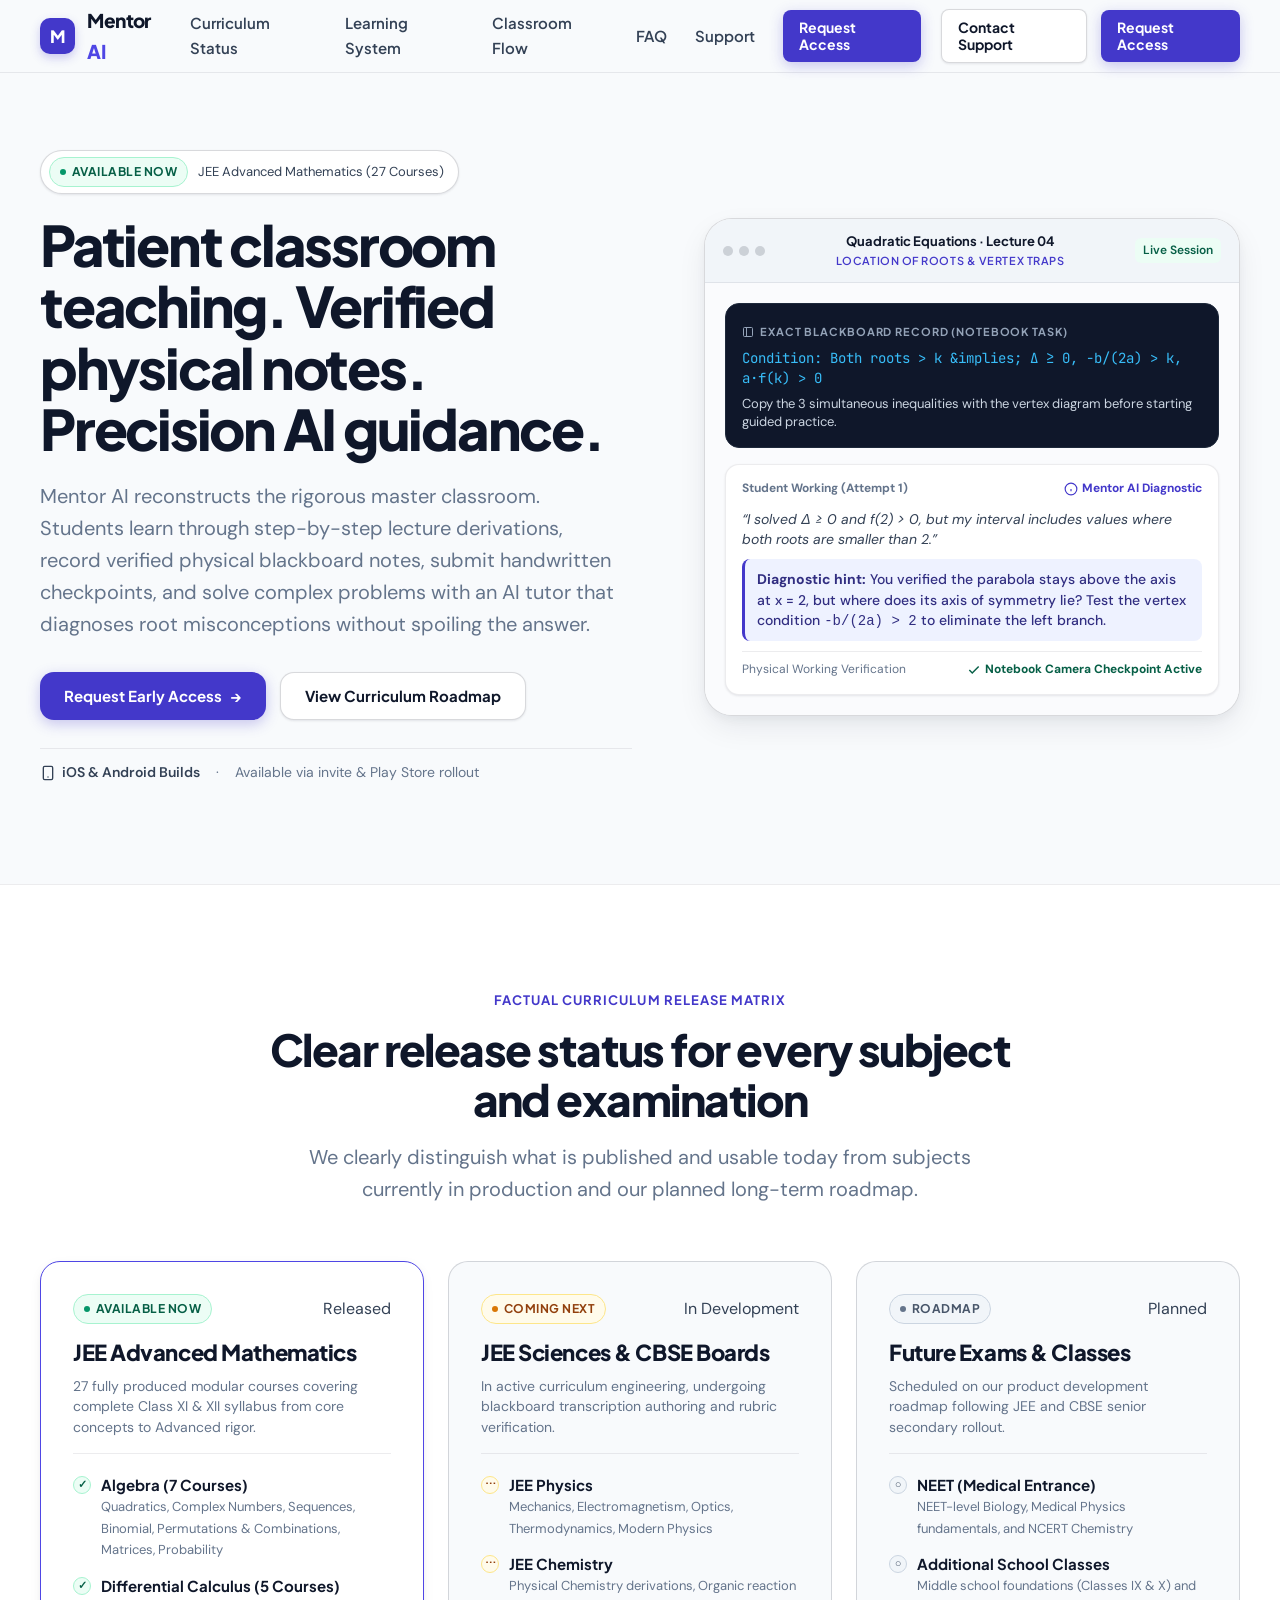
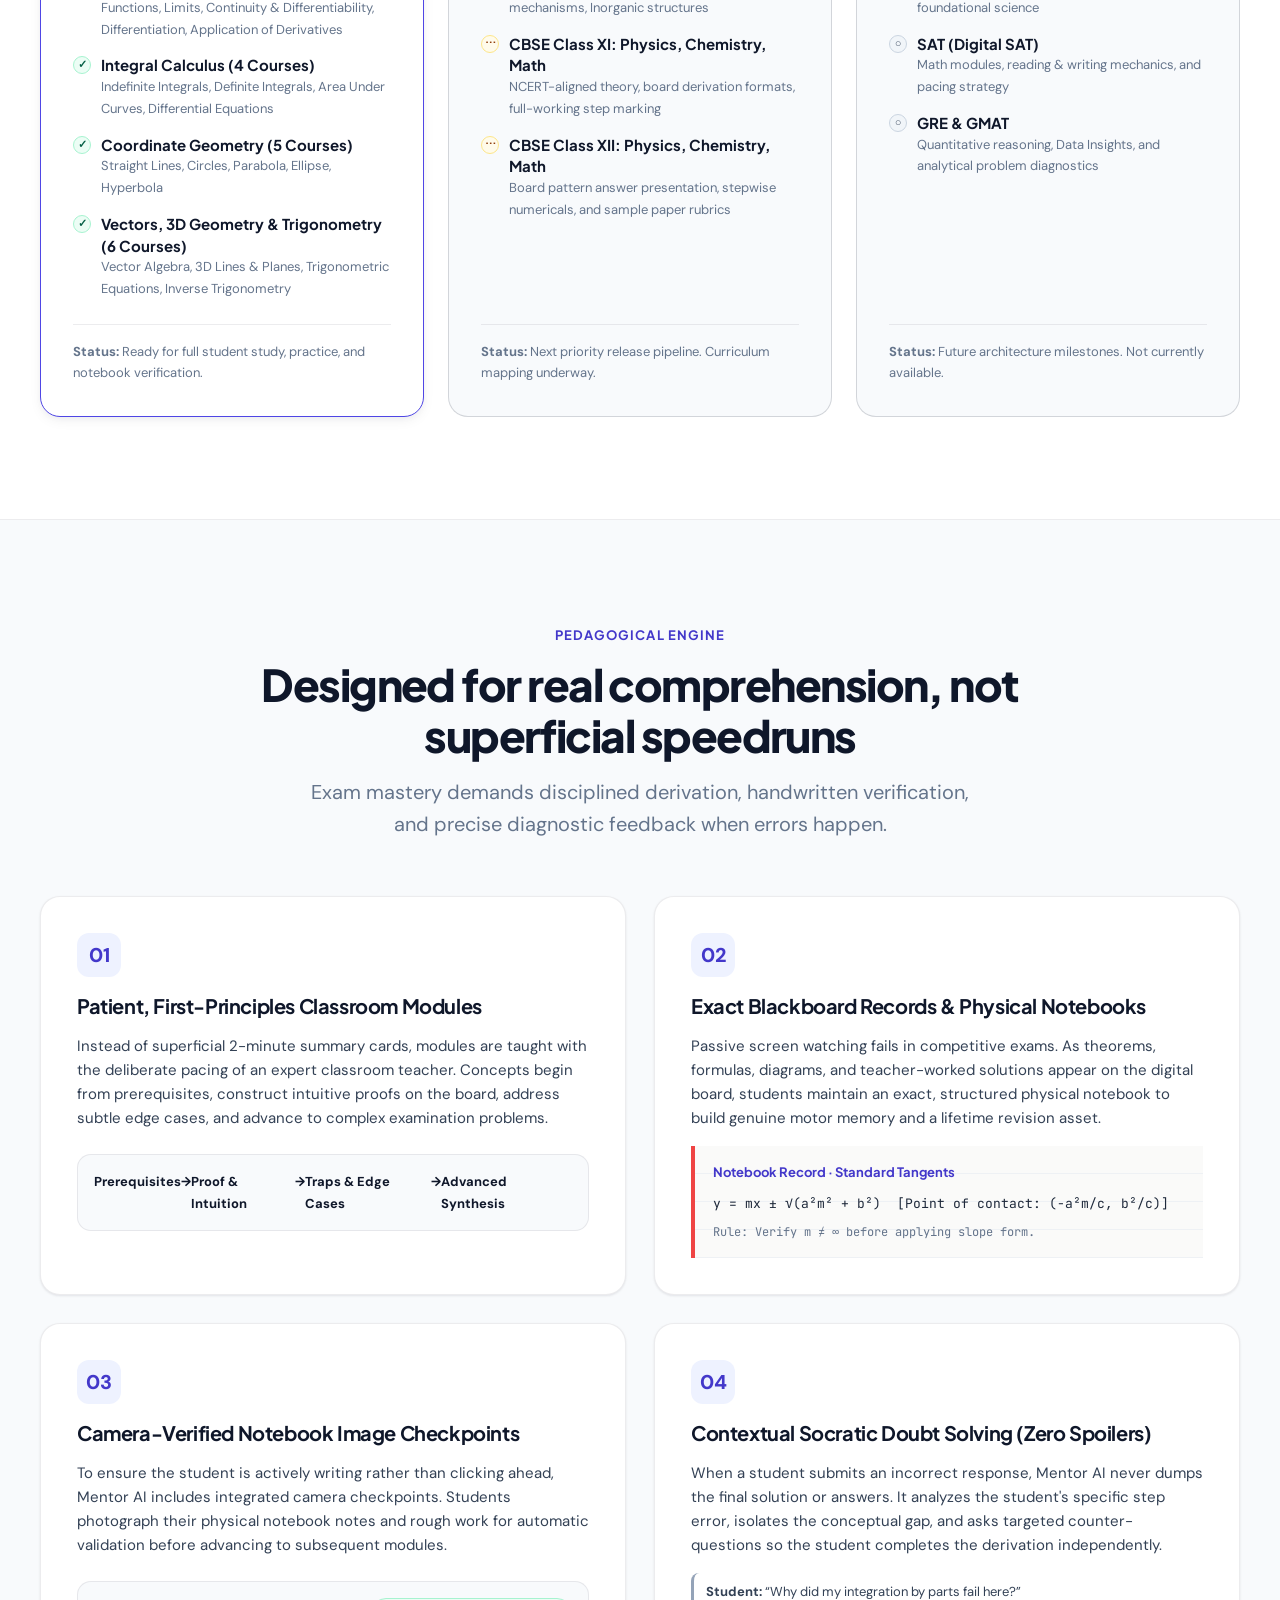
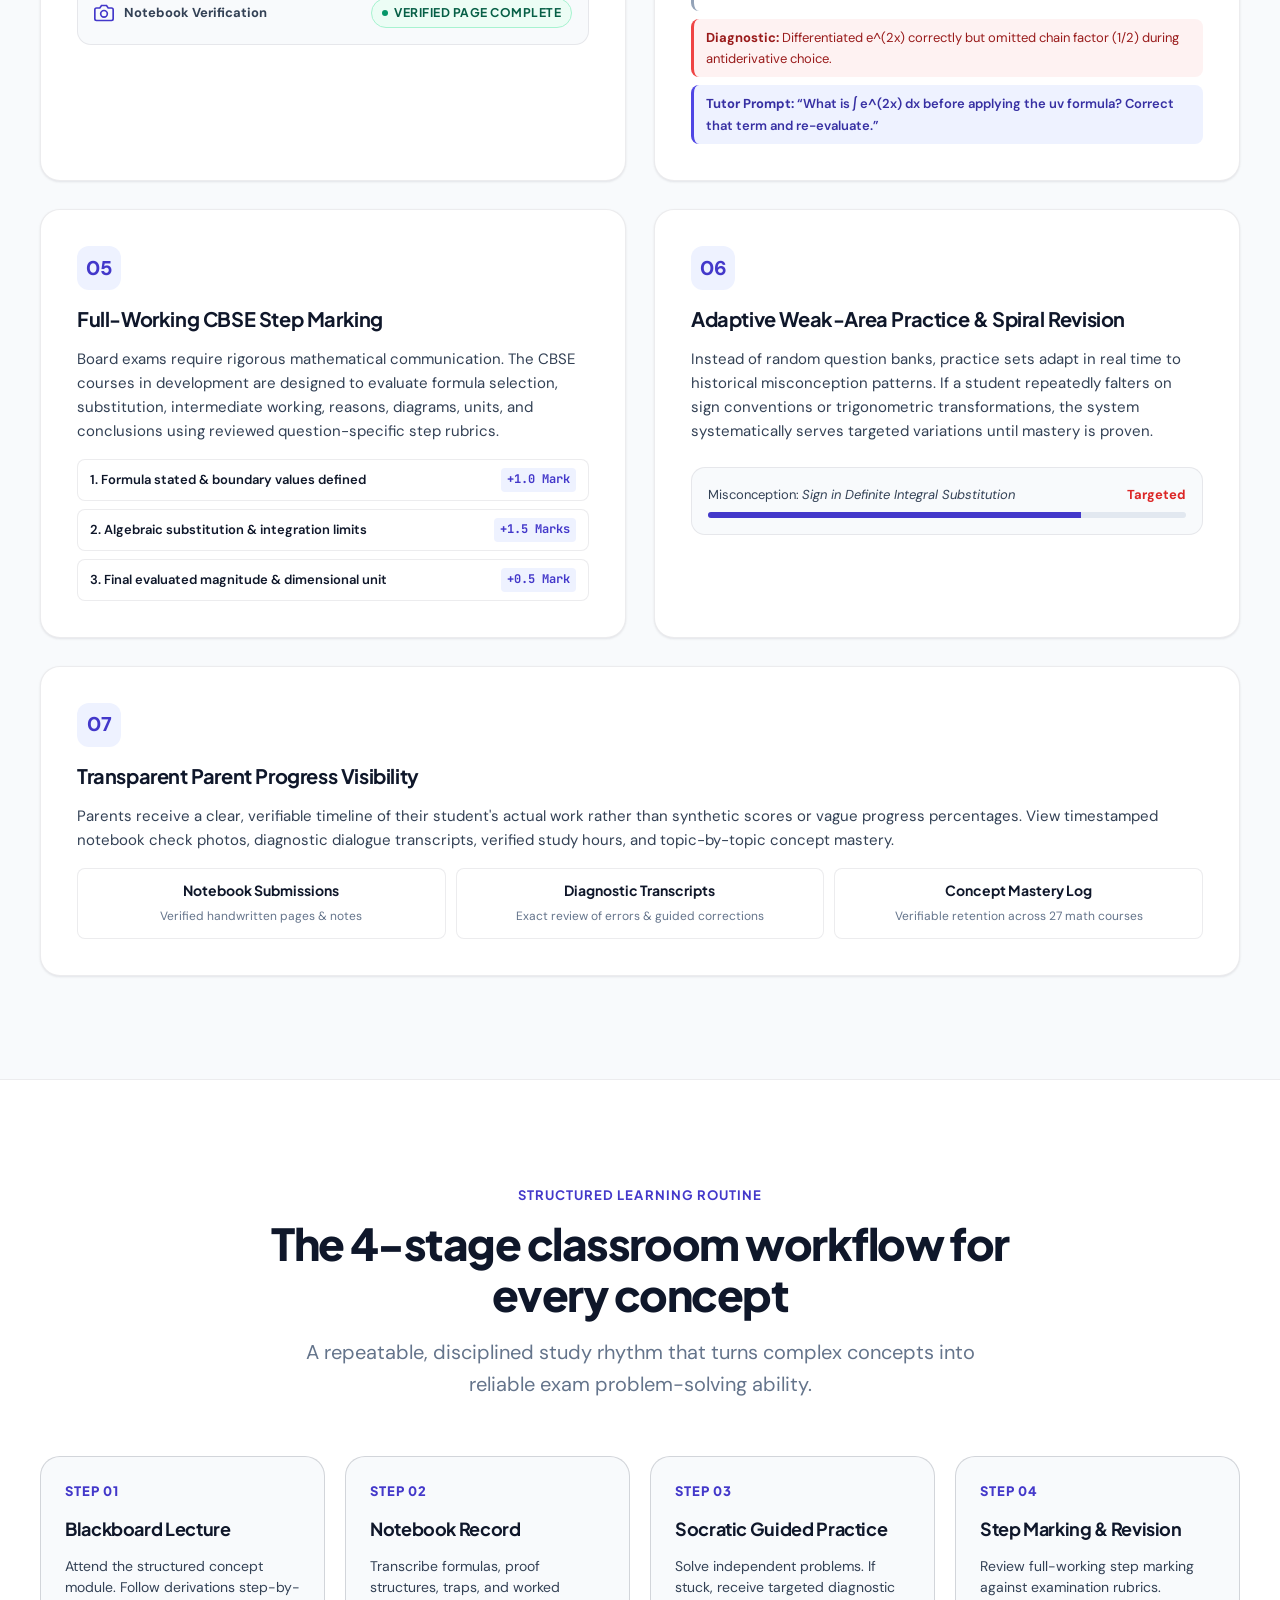
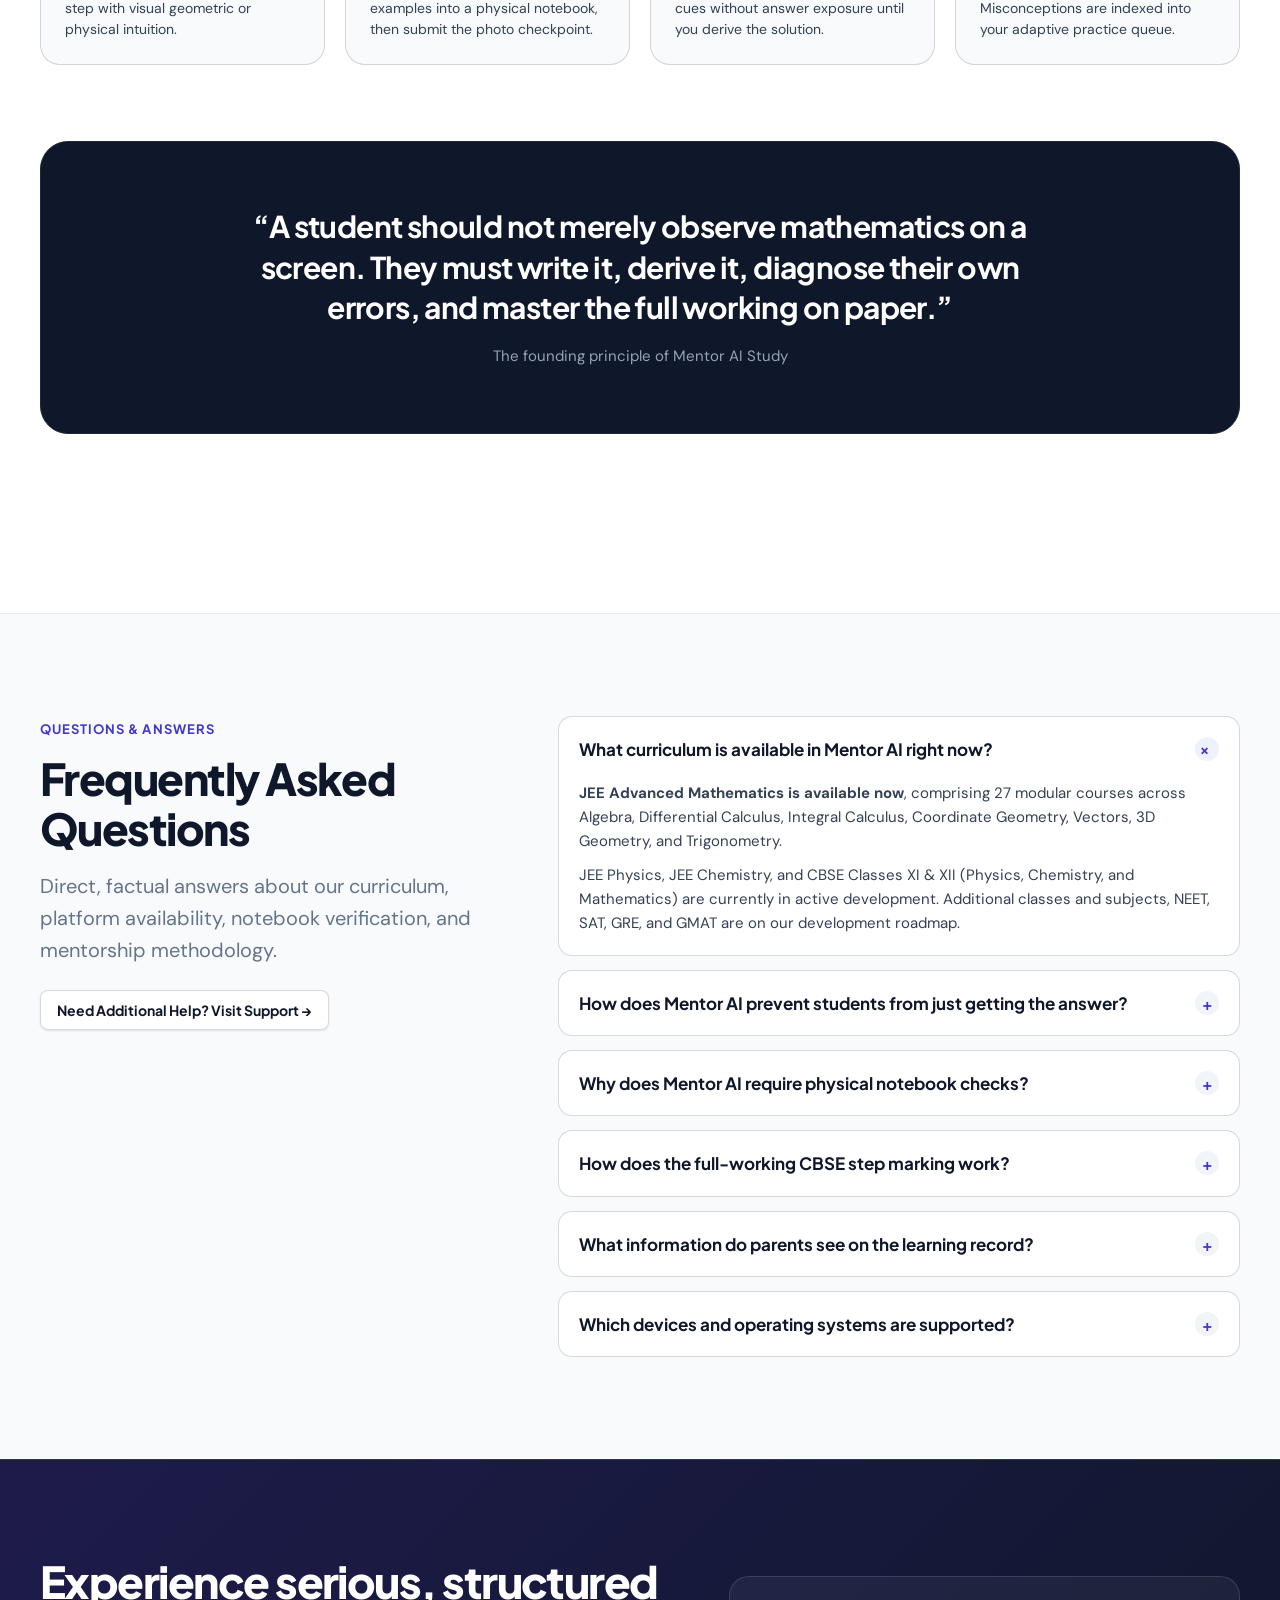
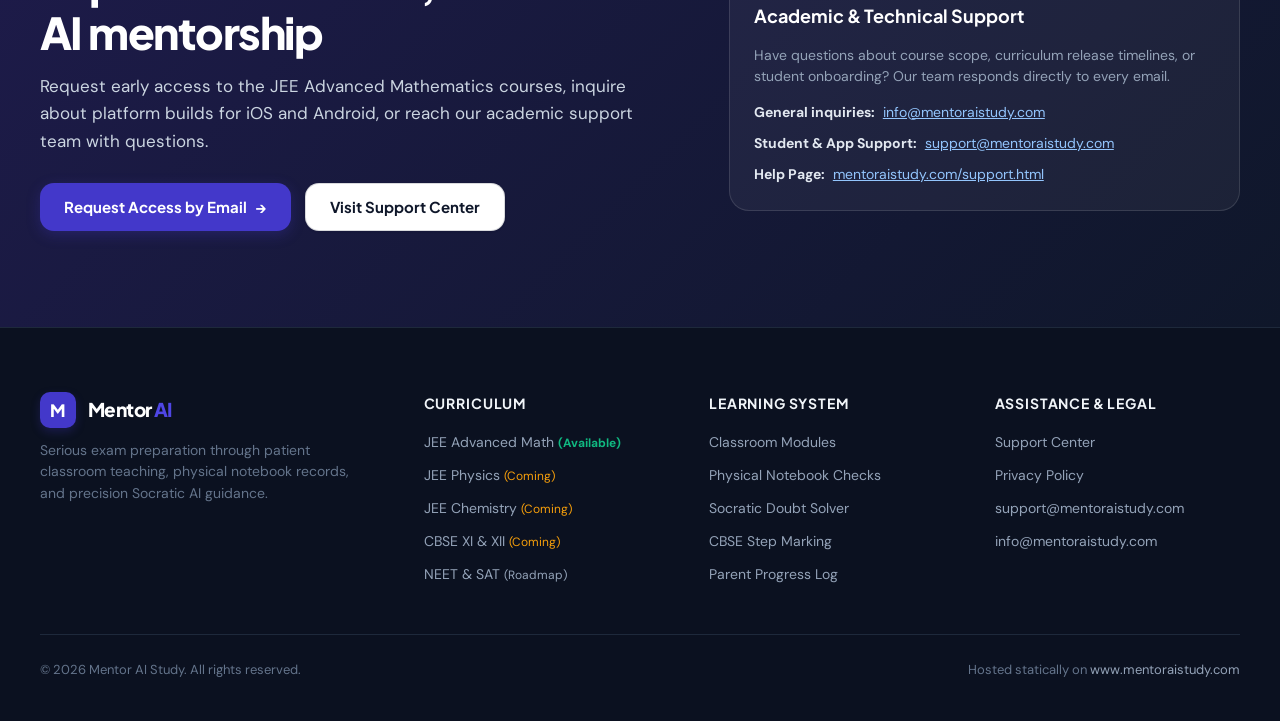
==== commit 7b7e08dd: "Tighten roadmap claims and HTML validity" ====
--- a/index.html
+++ b/index.html
@@ -4,20 +4,20 @@
   <meta charset="utf-8" />
   <meta name="viewport" content="width=device-width, initial-scale=1" />
 
-  <title>Mentor AI — Patient Classroom Teaching & Precision AI Mentorship for JEE and CBSE</title>
+  <title>Mentor AI — Patient Classroom Teaching &amp; Precision AI Mentorship for JEE and CBSE</title>
   <meta name="description" content="Mentor AI provides structured classroom-style lectures, physical blackboard records, camera-verified notebook checks, Socratic doubt diagnosis, CBSE step marking, and parent progress tracking." />
   <meta name="theme-color" content="#0f172a" />
 
   <!-- Open Graph / Meta -->
-  <meta property="og:title" content="Mentor AI — Patient Classroom Teaching & Precision AI Mentorship" />
-  <meta property="og:description" content="JEE Advanced Mathematics available now. JEE Physics, Chemistry & CBSE XI-XII in development. Physical notebook checks, Socratic doubt solving, and verified parent records." />
+  <meta property="og:title" content="Mentor AI — Patient Classroom Teaching &amp; Precision AI Mentorship" />
+  <meta property="og:description" content="JEE Advanced Mathematics available now. JEE Physics, Chemistry &amp; CBSE XI-XII in development. Physical notebook checks, Socratic doubt solving, and verified parent records." />
   <meta property="og:type" content="website" />
   <meta property="og:url" content="https://www.mentoraistudy.com/" />
   <meta property="og:image" content="https://www.mentoraistudy.com/assets/mentor-ai-study-social.png" />
   <meta property="og:image:width" content="1200" />
   <meta property="og:image:height" content="630" />
   <meta name="twitter:card" content="summary_large_image" />
-  <meta name="twitter:title" content="Mentor AI — Precision AI Mentorship for JEE & CBSE" />
+  <meta name="twitter:title" content="Mentor AI — Precision AI Mentorship for JEE &amp; CBSE" />
   <meta name="twitter:description" content="Structured classroom lectures, physical blackboard notes, camera checkpoints, Socratic hints, and verified student progress." />
   <meta name="twitter:image" content="https://www.mentoraistudy.com/assets/mentor-ai-study-social.png" />
   <link rel="canonical" href="https://www.mentoraistudy.com/" />
@@ -25,7 +25,7 @@
   <!-- Typography -->
   <link rel="preconnect" href="https://fonts.googleapis.com" />
   <link rel="preconnect" href="https://fonts.gstatic.com" crossorigin />
-  <link href="https://fonts.googleapis.com/css2?family=DM+Sans:ital,opsz,wght@0,9..40,400;0,9..40,500;0,9..40,600;0,9..40,700;1,9..40,400;1,9..40,500&family=Plus+Jakarta+Sans:wght@500;600;700;800&family=JetBrains+Mono:wght@500;600&display=swap" rel="stylesheet" />
+  <link href="https://fonts.googleapis.com/css2?family=DM+Sans:ital,opsz,wght@0,9..40,400;0,9..40,500;0,9..40,600;0,9..40,700;1,9..40,400;1,9..40,500&amp;family=Plus+Jakarta+Sans:wght@500;600;700;800&amp;family=JetBrains+Mono:wght@500;600&amp;display=swap" rel="stylesheet" />
 
   <style>
     /* -------------------------------------------------------------
@@ -1825,7 +1825,7 @@
             <div class="feature-icon-box" aria-hidden="true">05</div>
             <h3 class="feature-title" id="cap-5-title">Full-Working CBSE Step Marking</h3>
             <p class="feature-body">
-              Board exams require rigorous mathematical communication. Mentor AI evaluates student solution steps against standard CBSE marking schemes, awarding explicit fractional marks for formula specification, parameter substitution, intermediate algebra, and final units.
+              Board exams require rigorous mathematical communication. The CBSE courses in development are designed to evaluate formula selection, substitution, intermediate working, reasons, diagrams, units, and conclusions using reviewed question-specific step rubrics.
             </p>
             <div class="rubric-widget" aria-label="Step marking rubric breakdown">
               <div class="rubric-step">
@@ -1973,10 +1973,10 @@
               </summary>
               <div class="faq-answer">
                 <p>
-                  <strong>JEE Advanced Mathematics is fully available now</strong>, comprising 27 modular courses across Algebra, Differential Calculus, Integral Calculus, Coordinate Geometry, Vectors, 3D Geometry, and Trigonometry.
+                  <strong>JEE Advanced Mathematics is available now</strong>, comprising 27 modular courses across Algebra, Differential Calculus, Integral Calculus, Coordinate Geometry, Vectors, 3D Geometry, and Trigonometry.
                 </p>
                 <p>
-                  JEE Physics, JEE Chemistry, and CBSE Classes XI &amp; XII (Physics, Chemistry, and Mathematics) are currently in active development. Additional middle-school classes, NEET, SAT, GRE, and GMAT are on our development roadmap.
+                  JEE Physics, JEE Chemistry, and CBSE Classes XI &amp; XII (Physics, Chemistry, and Mathematics) are currently in active development. Additional classes and subjects, NEET, SAT, GRE, and GMAT are on our development roadmap.
                 </p>
               </div>
             </details>
@@ -2018,7 +2018,7 @@
               </summary>
               <div class="faq-answer">
                 <p>
-                  For subjective and board-style questions, Mentor AI evaluates student working against official CBSE marking schemes. Marks are allocated across formula definition (+1M), step substitution (+1.5M), simplification, and final units with concluding statements (+0.5M).
+                  For subjective and board-style questions, the CBSE system in development checks the complete written route: definitions, formula choice, substitution, reasoning, algebra, diagrams, units, and concluding statements. Question-specific rubrics and valid alternative methods are independently reviewed before release; the site does not claim a universal official mark split.
                 </p>
                 <p>
                   Students learn exactly where marks are lost in subjective examinations even when their numerical intuition is correct.
